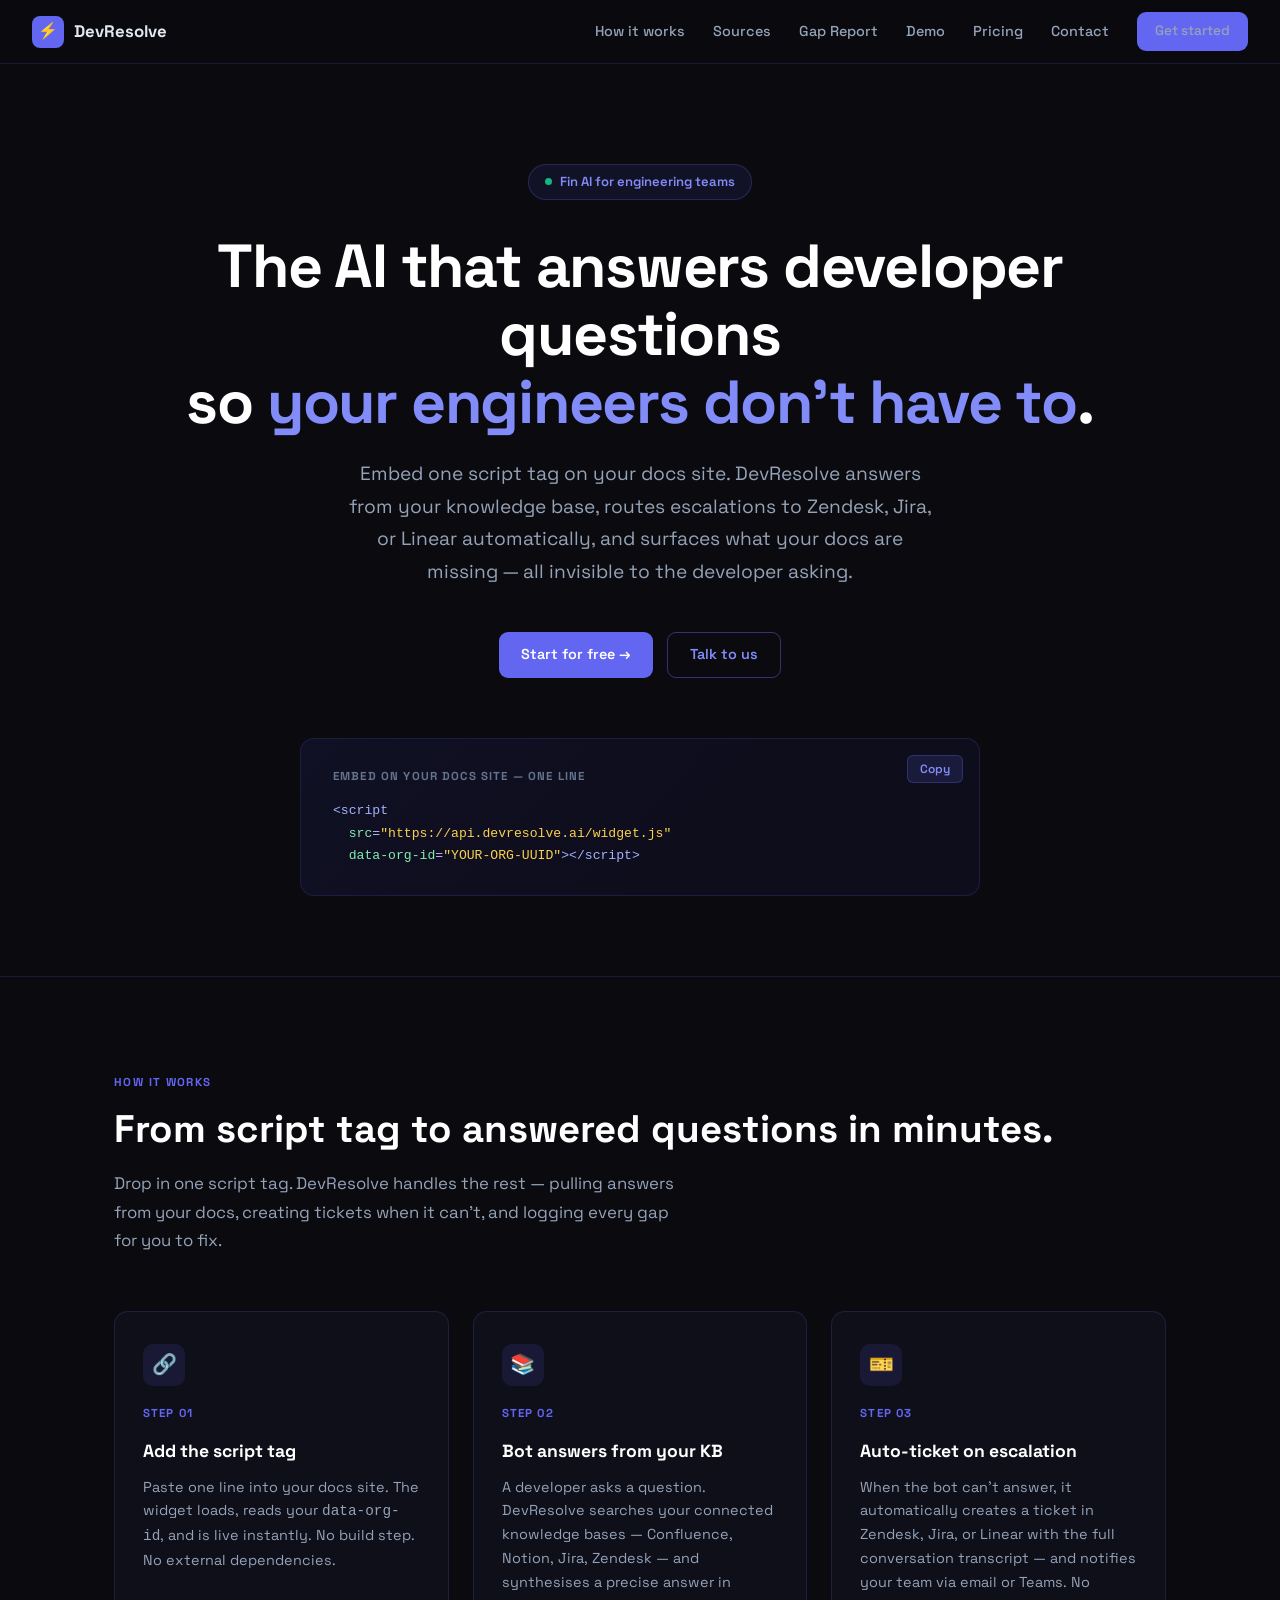
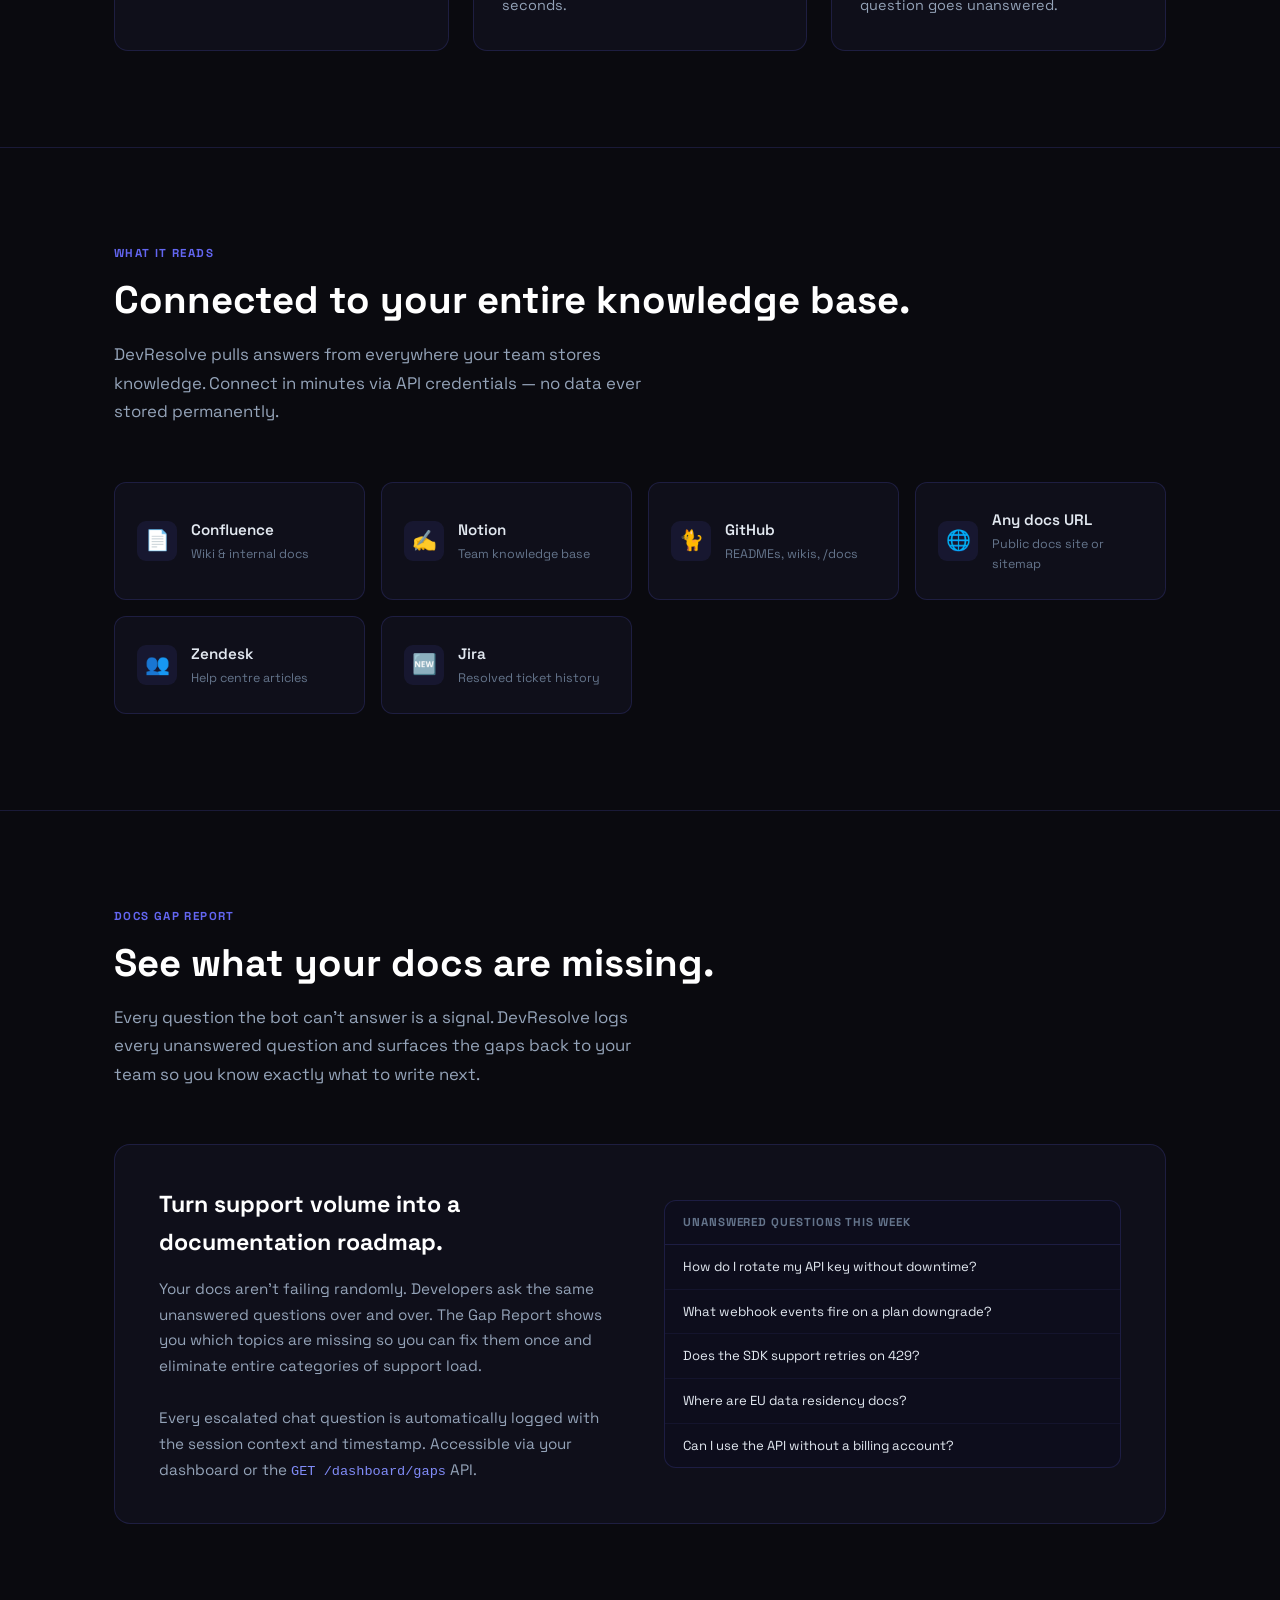
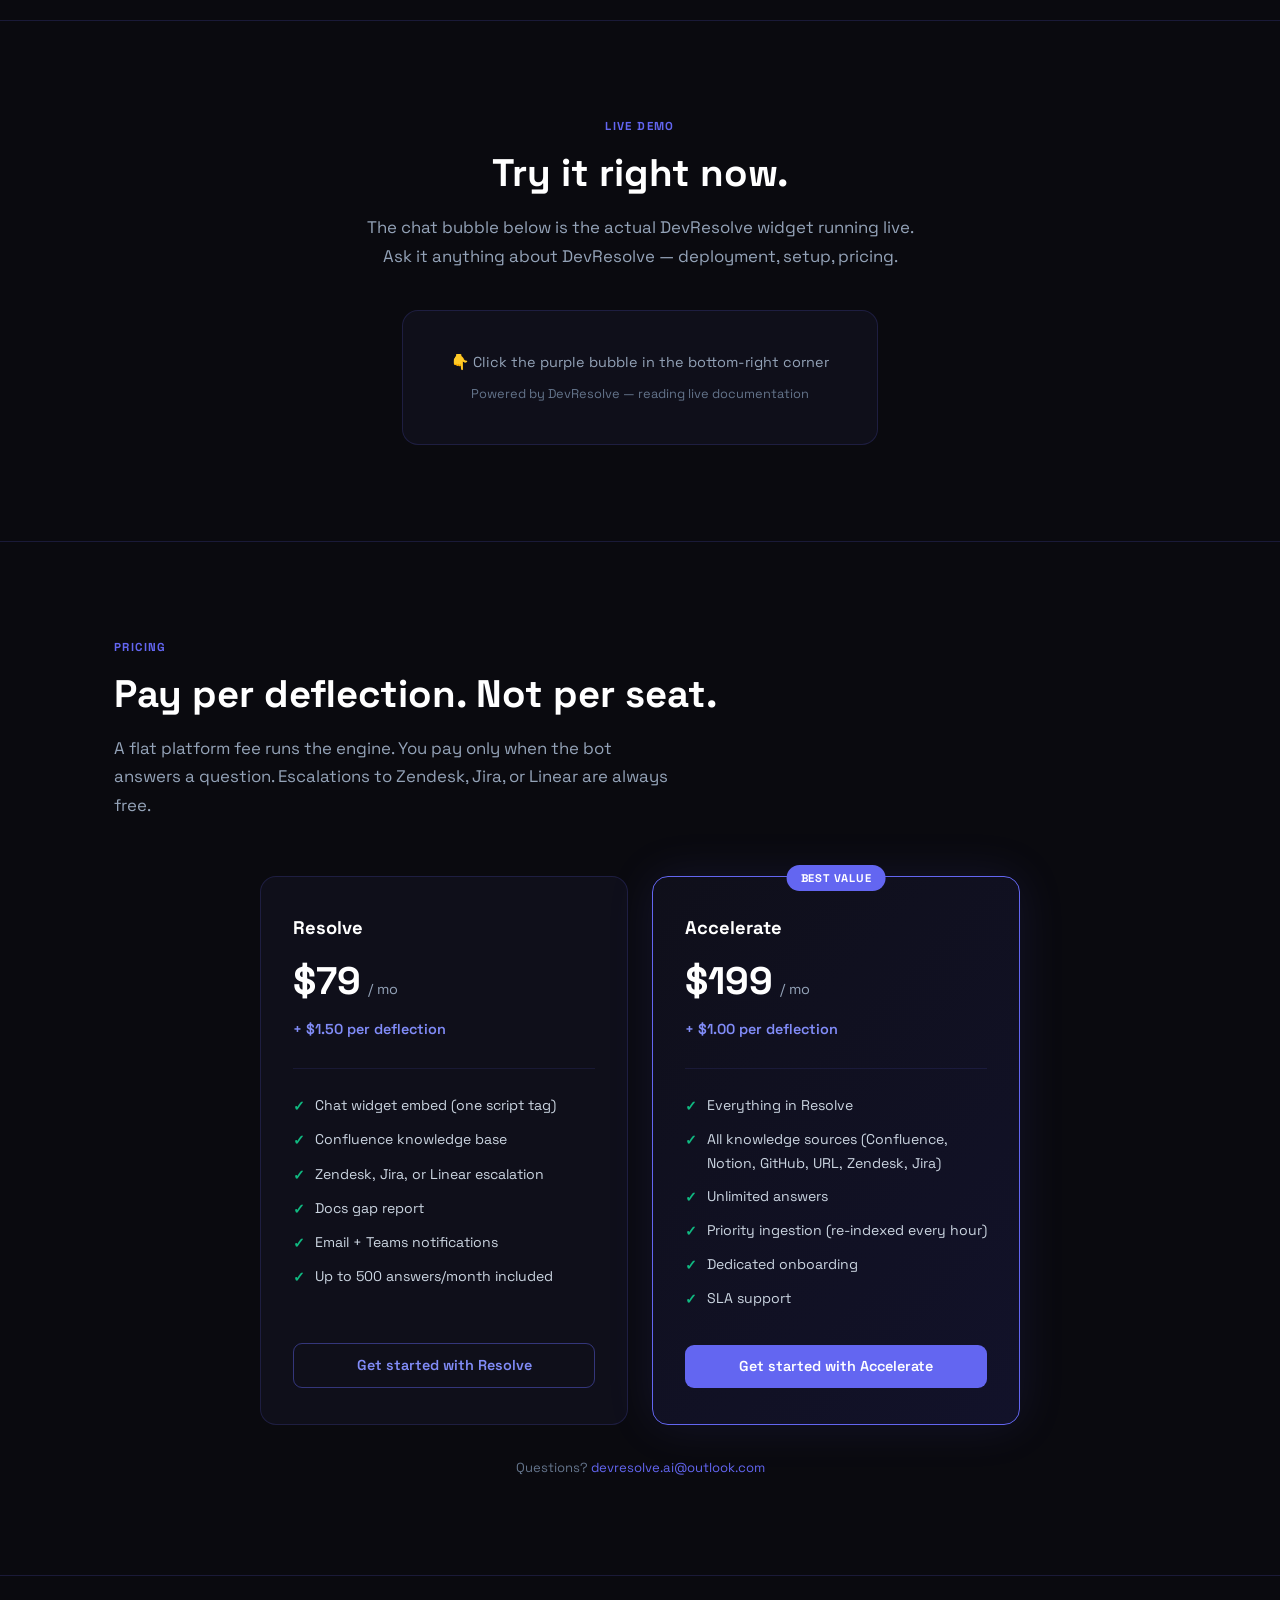
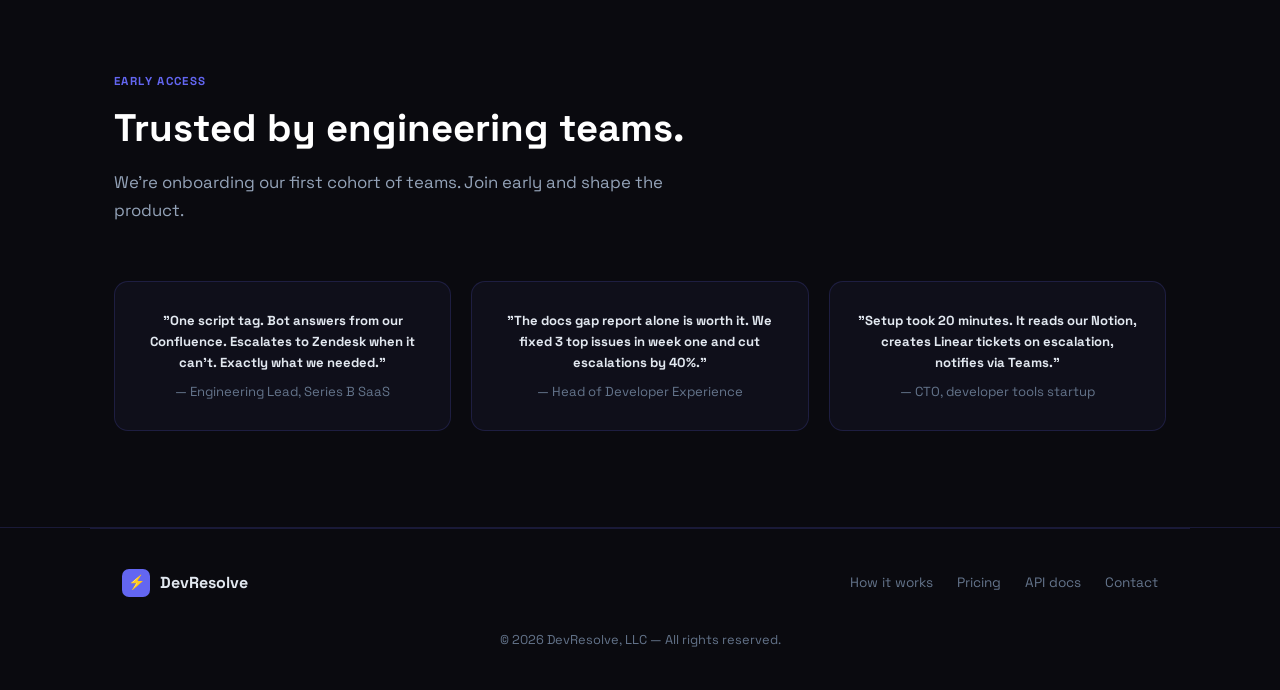
==== devresolve-landing/index.html @ 9fbd0c45 "feat: landing page — Fin AI positioning, remove confidence scores, add demo widget, Teams/Linear/ema" ====
<!DOCTYPE html>
<html lang="en">
  <head>
    <meta charset="utf-8">
    <meta name="viewport" content="width=device-width, initial-scale=1">
    <meta name="description" content="DevResolve answers developer questions from your own docs. Embedded on your docs site. Escalates when it can't.">
    <meta name="keywords" content="DevResolve, developer support, docs chat widget, knowledge base, Confluence, Notion, Jira, Zendesk, technical support">
    <meta name="author" content="DevResolve, LLC">
    <meta name="copyright" content="&copy; 2026 DevResolve, LLC All rights reserved.">
    <meta name="robots" content="index, follow">
    <!-- Open Graph -->
    <meta property="og:type" content="website">
    <meta property="og:site_name" content="DevResolve">
    <meta property="og:title" content="DevResolve — Answer developer questions from your own docs">
    <meta property="og:description" content="Embed a chat widget on your docs site. DevResolve answers from your knowledge base and auto-creates a support ticket when it can't.">
    <meta property="og:url" content="https://devresolve.ai">
    <!-- Twitter Card -->
    <meta name="twitter:card" content="summary_large_image">
    <meta name="twitter:site" content="@devresolveai">
    <meta name="twitter:title" content="DevResolve — Answer developer questions from your own docs">
    <meta name="twitter:description" content="Embed a chat widget on your docs site. DevResolve answers from your knowledge base and auto-creates a support ticket when it can't.">
    <title>DevResolve — Answer developer questions from your own docs</title>
    <link rel="preconnect" href="https://fonts.googleapis.com">
    <link rel="preconnect" href="https://fonts.gstatic.com" crossorigin>
    <link href="https://fonts.googleapis.com/css2?family=Space+Grotesk:wght@400;500;600;700&display=swap" rel="stylesheet">
    <style>
      *, *::before, *::after { box-sizing: border-box; margin: 0; padding: 0; }

      :root {
        --bg:      #0a0a0f;
        --bg-card: #0f0f1a;
        --bg-card2:#12122a;
        --border:  rgba(99,102,241,0.18);
        --indigo:  #6366f1;
        --indigo-l:#818cf8;
        --green:   #10b981;
        --text:    #e2e8f0;
        --muted:   #94a3b8;
        --subtle:  #64748b;
        --code-bg: #0d0d1c;
      }

      html { scroll-behavior: smooth; }

      body {
        font-family: 'Space Grotesk', sans-serif;
        background: var(--bg);
        color: var(--text);
        line-height: 1.65;
        -webkit-font-smoothing: antialiased;
      }

      a { color: var(--indigo); text-decoration: none; }
      a:hover { text-decoration: underline; }

      /* ── Nav ─────────────────────────────────────────────────────────── */
      nav {
        position: sticky; top: 0; z-index: 100;
        display: flex; align-items: center; justify-content: space-between;
        padding: 0 32px; height: 64px;
        background: rgba(10,10,15,0.88);
        border-bottom: 1px solid var(--border);
        backdrop-filter: blur(12px);
      }

      .nav-logo {
        display: flex; align-items: center; gap: 10px;
        font-weight: 700; font-size: 1.05rem; color: var(--text);
        text-decoration: none;
      }

      .nav-logo .logo-mark {
        width: 32px; height: 32px;
        background: var(--indigo); border-radius: 8px;
        display: flex; align-items: center; justify-content: center;
        font-size: 16px;
      }

      .nav-links { display: flex; align-items: center; gap: 28px; }

      .nav-links a {
        color: var(--muted); font-size: 0.9rem; font-weight: 500;
        transition: color 0.15s;
      }

      .nav-links a:hover { color: var(--text); text-decoration: none; }

      .btn {
        display: inline-flex; align-items: center; justify-content: center;
        padding: 10px 22px; border-radius: 9px;
        font-family: inherit; font-size: 0.9rem; font-weight: 600;
        cursor: pointer; border: none; transition: opacity 0.15s, transform 0.1s;
        text-decoration: none;
      }
      .btn:active { transform: scale(0.97); text-decoration: none; }
      .btn-primary { background: var(--indigo); color: #fff; }
      .btn-primary:hover { opacity: 0.88; text-decoration: none; }
      .btn-outline {
        background: transparent;
        border: 1.5px solid rgba(99,102,241,0.45);
        color: var(--indigo-l);
      }
      .btn-outline:hover { border-color: var(--indigo); background: rgba(99,102,241,0.07); text-decoration: none; }

      /* ── Sections ────────────────────────────────────────────────────── */
      section { padding: 96px 24px; max-width: 1100px; margin: 0 auto; }

      .section-label {
        font-size: 0.72rem; font-weight: 700; letter-spacing: 0.12em;
        text-transform: uppercase; color: var(--indigo);
        margin-bottom: 14px;
      }

      h2 {
        font-size: clamp(1.8rem, 4vw, 2.4rem);
        font-weight: 700; color: #fff;
        line-height: 1.22; margin-bottom: 16px;
      }

      .section-sub {
        color: var(--muted); font-size: 1.05rem;
        max-width: 560px; margin-bottom: 56px; line-height: 1.7;
      }

      /* ── Hero ────────────────────────────────────────────────────────── */
      .hero {
        text-align: center;
        padding: 100px 24px 80px;
        max-width: 1100px;
        margin: 0 auto;
      }

      .hero-badge {
        display: inline-flex; align-items: center; gap: 8px;
        background: rgba(99,102,241,0.1);
        border: 1px solid rgba(99,102,241,0.25);
        border-radius: 20px;
        padding: 6px 16px;
        font-size: 0.82rem; font-weight: 600; color: var(--indigo-l);
        margin-bottom: 32px;
      }

      .hero-badge .dot { width: 7px; height: 7px; background: var(--green); border-radius: 50%; }

      h1 {
        font-size: clamp(2.4rem, 6vw, 3.8rem);
        font-weight: 700; color: #fff;
        line-height: 1.12; margin-bottom: 22px;
        letter-spacing: -0.02em;
      }

      h1 .accent { color: var(--indigo-l); }

      .hero-sub {
        font-size: clamp(1rem, 2vw, 1.2rem);
        color: var(--muted); max-width: 600px;
        margin: 0 auto 44px; line-height: 1.7;
      }

      .hero-cta { display: flex; gap: 14px; justify-content: center; flex-wrap: wrap; margin-bottom: 60px; }

      /* ── Embed snippet ───────────────────────────────────────────────── */
      .embed-block {
        background: var(--code-bg);
        border: 1px solid var(--border);
        border-radius: 14px;
        padding: 28px 32px;
        max-width: 680px;
        margin: 0 auto;
        text-align: left;
        position: relative;
        overflow: hidden;
      }

      .embed-block::before {
        content: '';
        position: absolute; inset: 0;
        background: linear-gradient(135deg, rgba(99,102,241,0.04) 0%, transparent 60%);
        pointer-events: none;
      }

      .embed-block-label {
        font-size: 0.72rem; font-weight: 700; letter-spacing: 0.1em;
        text-transform: uppercase; color: var(--subtle);
        margin-bottom: 14px;
      }

      .embed-code {
        font-family: 'Menlo', 'Consolas', 'Courier New', monospace;
        font-size: 0.82rem; line-height: 1.7; color: #c4b5fd;
        white-space: pre-wrap; word-break: break-word;
      }

      .embed-code .attr { color: #86efac; }
      .embed-code .val  { color: #fcd34d; }
      .embed-code .tag  { color: #a5b4fc; }

      .copy-btn {
        position: absolute; top: 16px; right: 16px;
        background: rgba(99,102,241,0.15); border: 1px solid rgba(99,102,241,0.3);
        border-radius: 6px; padding: 5px 12px;
        color: var(--indigo-l); font-size: 0.75rem; font-weight: 600;
        cursor: pointer; font-family: inherit;
        transition: background 0.15s;
      }
      .copy-btn:hover { background: rgba(99,102,241,0.28); }

      /* ── How it works ────────────────────────────────────────────────── */
      .steps {
        display: grid;
        grid-template-columns: repeat(auto-fit, minmax(280px, 1fr));
        gap: 24px;
      }

      .step-card {
        background: var(--bg-card);
        border: 1px solid var(--border);
        border-radius: 14px;
        padding: 32px 28px;
        position: relative;
        overflow: hidden;
        transition: border-color 0.2s;
      }

      .step-card:hover { border-color: rgba(99,102,241,0.38); }

      .step-num {
        font-size: 0.72rem; font-weight: 700; letter-spacing: 0.1em;
        text-transform: uppercase; color: var(--indigo);
        margin-bottom: 14px;
      }

      .step-card h3 { font-size: 1.1rem; font-weight: 700; color: #fff; margin-bottom: 10px; }

      .step-card p { color: var(--muted); font-size: 0.9rem; line-height: 1.65; }

      .step-icon {
        width: 42px; height: 42px;
        background: rgba(99,102,241,0.12);
        border-radius: 10px;
        display: flex; align-items: center; justify-content: center;
        font-size: 20px; margin-bottom: 18px;
      }

      /* ── Sources ─────────────────────────────────────────────────────── */
      .sources-grid {
        display: grid;
        grid-template-columns: repeat(auto-fit, minmax(200px, 1fr));
        gap: 16px;
      }

      .source-card {
        background: var(--bg-card);
        border: 1px solid var(--border);
        border-radius: 12px;
        padding: 24px 22px;
        display: flex; align-items: center; gap: 14px;
        transition: border-color 0.2s, background 0.2s;
      }

      .source-card:hover {
        border-color: rgba(99,102,241,0.38);
        background: var(--bg-card2);
      }

      .source-icon {
        width: 40px; height: 40px; border-radius: 9px;
        display: flex; align-items: center; justify-content: center;
        font-size: 20px; flex-shrink: 0;
        background: rgba(99,102,241,0.1);
      }

      .source-name { font-weight: 600; color: var(--text); font-size: 0.95rem; }
      .source-type { color: var(--subtle); font-size: 0.78rem; margin-top: 2px; }

      /* ── Docs Gap Report ─────────────────────────────────────────────── */
      .gap-showcase {
        background: var(--bg-card);
        border: 1px solid var(--border);
        border-radius: 16px;
        padding: 40px 44px;
        display: grid;
        grid-template-columns: 1fr 1fr;
        gap: 48px;
        align-items: center;
      }

      @media (max-width: 720px) {
        .gap-showcase { grid-template-columns: 1fr; padding: 32px 24px; gap: 32px; }
      }

      .gap-showcase h3 {
        font-size: 1.45rem; font-weight: 700; color: #fff;
        margin-bottom: 14px;
      }

      .gap-showcase p { color: var(--muted); font-size: 0.95rem; line-height: 1.7; }

      .gap-list {
        background: var(--code-bg);
        border: 1px solid var(--border);
        border-radius: 12px;
        overflow: hidden;
      }

      .gap-list-header {
        padding: 12px 18px;
        border-bottom: 1px solid var(--border);
        font-size: 0.72rem; font-weight: 700; letter-spacing: 0.08em;
        text-transform: uppercase; color: var(--subtle);
        display: flex; justify-content: space-between;
      }

      .gap-item {
        padding: 12px 18px;
        border-bottom: 1px solid rgba(99,102,241,0.08);
        display: flex; justify-content: space-between; align-items: flex-start;
        gap: 12px;
      }

      .gap-item:last-child { border-bottom: none; }

      .gap-question { font-size: 0.82rem; color: var(--text); line-height: 1.5; flex: 1; }

      .gap-score {
        font-size: 0.72rem; font-weight: 700;
        color: #f87171; background: rgba(248,113,113,0.1);
        border-radius: 5px; padding: 2px 8px; white-space: nowrap;
      }

      /* ── Pricing ─────────────────────────────────────────────────────── */
      .pricing-grid {
        display: grid;
        grid-template-columns: repeat(auto-fit, minmax(300px, 1fr));
        gap: 24px;
        max-width: 760px;
        margin: 0 auto;
      }

      .price-card {
        background: var(--bg-card);
        border: 1px solid var(--border);
        border-radius: 16px;
        padding: 36px 32px;
        display: flex; flex-direction: column;
        position: relative;
        transition: border-color 0.2s;
      }

      .price-card:hover { border-color: rgba(99,102,241,0.38); }

      .price-card.featured {
        border-color: var(--indigo);
        background: linear-gradient(135deg, var(--bg-card) 0%, var(--bg-card2) 100%);
        box-shadow: 0 0 48px rgba(99,102,241,0.12);
      }

      .price-badge {
        position: absolute; top: -12px; left: 50%; transform: translateX(-50%);
        background: var(--indigo); color: #fff;
        font-size: 0.7rem; font-weight: 700; letter-spacing: 0.07em;
        padding: 4px 14px; border-radius: 20px; text-transform: uppercase;
        white-space: nowrap;
      }

      .price-plan { font-size: 1.15rem; font-weight: 700; color: #fff; margin-bottom: 6px; }

      .price-main-val { font-size: 2.4rem; font-weight: 700; color: #fff; }

      .price-period { font-size: 0.9rem; color: var(--muted); }

      .price-metered { font-size: 0.9rem; color: var(--indigo-l); font-weight: 600; margin: 6px 0 26px; }

      .price-divider { border: none; border-top: 1px solid rgba(99,102,241,0.12); margin: 0 0 20px; }

      .price-features { list-style: none; flex: 1; margin-bottom: 28px; }

      .price-features li {
        color: #cbd5e1; font-size: 0.88rem;
        padding: 5px 0;
        display: flex; align-items: flex-start; gap: 10px;
      }

      .price-features li::before {
        content: '✓'; color: var(--green);
        font-weight: 700; flex-shrink: 0; margin-top: 1px;
      }

      /* ── Social proof ────────────────────────────────────────────────── */
      .social-grid {
        display: grid;
        grid-template-columns: repeat(auto-fit, minmax(280px, 1fr));
        gap: 20px;
      }

      .social-card {
        background: var(--bg-card);
        border: 1px solid var(--border);
        border-radius: 14px;
        padding: 28px;
        min-height: 140px;
        display: flex; align-items: center; justify-content: center;
        position: relative;
        overflow: hidden;
      }

      .social-placeholder {
        color: var(--subtle); font-size: 0.82rem;
        text-align: center; line-height: 1.6;
      }

      /* ── Footer ──────────────────────────────────────────────────────── */
      footer {
        border-top: 1px solid var(--border);
        padding: 40px 32px;
        display: flex; align-items: center; justify-content: space-between;
        flex-wrap: wrap; gap: 16px;
        max-width: 1100px; margin: 0 auto;
      }

      .footer-brand {
        display: flex; align-items: center; gap: 10px;
        font-weight: 700; color: var(--text);
      }

      .footer-brand .logo-mark {
        width: 28px; height: 28px; background: var(--indigo);
        border-radius: 7px; display: flex; align-items: center;
        justify-content: center; font-size: 14px;
      }

      .footer-links { display: flex; gap: 24px; flex-wrap: wrap; }

      .footer-links a { color: var(--subtle); font-size: 0.85rem; transition: color 0.15s; }

      .footer-links a:hover { color: var(--text); text-decoration: none; }

      .footer-copy { color: var(--subtle); font-size: 0.8rem; width: 100%; text-align: center; padding-top: 16px; }

      /* ── Divider ─────────────────────────────────────────────────────── */
      .full-divider { border: none; border-top: 1px solid var(--border); }
    </style>
  </head>

  <body>

    <!-- ── Nav ───────────────────────────────────────────────────────────── -->
    <nav>
      <a class="nav-logo" href="/">
        <span class="logo-mark">&#9889;</span>
        DevResolve
      </a>
      <div class="nav-links">
        <a href="#how-it-works">How it works</a>
        <a href="#sources">Sources</a>
        <a href="#gaps">Gap Report</a>
        <a href="#demo">Demo</a><a href="#pricing">Pricing</a>
        <a href="mailto:devresolve.ai@outlook.com">Contact</a>
        <a class="btn btn-primary" href="https://api.devresolve.ai/onboard/plan" style="padding:8px 18px;font-size:0.85rem;">Get started</a>
      </div>
    </nav>

    <!-- ── Hero ──────────────────────────────────────────────────────────── -->
    <div class="hero">
      <div class="hero-badge">
        <span class="dot"></span>
        Fin AI for engineering teams
      </div>

      <h1>
        The AI that answers developer questions<br>so <span class="accent">your engineers don't have to</span>.
      </h1>

      <p class="hero-sub">
        Embed one script tag on your docs site. DevResolve answers from your knowledge base,
        routes escalations to Zendesk, Jira, or Linear automatically, and surfaces what your
        docs are missing — all invisible to the developer asking.
      </p>

      <div class="hero-cta">
        <a class="btn btn-primary" href="https://api.devresolve.ai/onboard/plan">Start for free &rarr;</a>
        <a class="btn btn-outline" href="mailto:devresolve.ai@outlook.com">Talk to us</a>
      </div>

      <!-- Embed snippet -->
      <div class="embed-block">
        <div class="embed-block-label">Embed on your docs site — one line</div>
        <button class="copy-btn" onclick="copyEmbed(this)">Copy</button>
        <div class="embed-code"><span class="tag">&lt;script</span>
  <span class="attr">src</span>=<span class="val">"https://api.devresolve.ai/widget.js"</span>
  <span class="attr">data-org-id</span>=<span class="val">"YOUR-ORG-UUID"</span><span class="tag">&gt;&lt;/script&gt;</span></div>
      </div>
    </div>

    <hr class="full-divider">

    <!-- ── How it works ──────────────────────────────────────────────────── -->
    <section id="how-it-works">
      <div class="section-label">How it works</div>
      <h2>From script tag to answered questions in minutes.</h2>
      <p class="section-sub">
        Drop in one script tag. DevResolve handles the rest — pulling answers from your docs,
        creating tickets when it can't, and logging every gap for you to fix.
      </p>

      <div class="steps">
        <div class="step-card">
          <div class="step-icon">&#128279;</div>
          <div class="step-num">Step 01</div>
          <h3>Add the script tag</h3>
          <p>
            Paste one line into your docs site. The widget loads, reads your
            <code>data-org-id</code>, and is live instantly. No build step. No
            external dependencies.
          </p>
        </div>

        <div class="step-card">
          <div class="step-icon">&#128218;</div>
          <div class="step-num">Step 02</div>
          <h3>Bot answers from your KB</h3>
          <p>
            A developer asks a question. DevResolve searches your connected knowledge
            bases — Confluence, Notion, Jira, Zendesk — and synthesises a precise answer
            in seconds.
          </p>
        </div>

        <div class="step-card">
          <div class="step-icon">&#127915;</div>
          <div class="step-num">Step 03</div>
          <h3>Auto-ticket on escalation</h3>
          <p>
            When the bot can't answer, it automatically creates a ticket in Zendesk,
            Jira, or Linear with the full conversation transcript — and notifies your
            team via email or Teams. No question goes unanswered.
          </p>
        </div>
      </div>
    </section>

    <hr class="full-divider">

    <!-- ── Sources ────────────────────────────────────────────────────────── -->
    <section id="sources">
      <div class="section-label">What it reads</div>
      <h2>Connected to your entire knowledge base.</h2>
      <p class="section-sub">
        DevResolve pulls answers from everywhere your team stores knowledge.
        Connect in minutes via API credentials — no data ever stored permanently.
      </p>

      <div class="sources-grid">
        <div class="source-card">
          <div class="source-icon">&#128196;</div>
          <div>
            <div class="source-name">Confluence</div>
            <div class="source-type">Wiki &amp; internal docs</div>
          </div>
        </div>

        <div class="source-card">
          <div class="source-icon">&#9997;</div>
          <div>
            <div class="source-name">Notion</div>
            <div class="source-type">Team knowledge base</div>
          </div>
        </div>

        <div class="source-card">
          <div class="source-icon">&#128008;</div>
          <div>
            <div class="source-name">GitHub</div>
            <div class="source-type">READMEs, wikis, /docs</div>
          </div>
        </div>

        <div class="source-card">
          <div class="source-icon">&#127760;</div>
          <div>
            <div class="source-name">Any docs URL</div>
            <div class="source-type">Public docs site or sitemap</div>
          </div>
        </div>

        <div class="source-card">
          <div class="source-icon">&#128101;</div>
          <div>
            <div class="source-name">Zendesk</div>
            <div class="source-type">Help centre articles</div>
          </div>
        </div>

        <div class="source-card">
          <div class="source-icon">&#127381;</div>
          <div>
            <div class="source-name">Jira</div>
            <div class="source-type">Resolved ticket history</div>
          </div>
        </div>
      </div>
    </section>

    <hr class="full-divider">

    <!-- ── Docs Gap Report ────────────────────────────────────────────────── -->
    <section id="gaps">
      <div class="section-label">Docs Gap Report</div>
      <h2>See what your docs are missing.</h2>
      <p class="section-sub">
        Every question the bot can't answer is a signal. DevResolve logs every
        unanswered question and surfaces the gaps back to your team so you know
        exactly what to write next.
      </p>

      <div class="gap-showcase">
        <div>
          <h3>Turn support volume into a documentation roadmap.</h3>
          <p>
            Your docs aren't failing randomly. Developers ask the same unanswered
            questions over and over. The Gap Report shows you which topics are missing
            so you can fix them once and eliminate entire categories of support load.
          </p>
          <br>
          <p>
            Every escalated chat question is automatically logged with the session context
            and timestamp. Accessible via your dashboard or the <code style="color:var(--indigo-l);font-size:0.85rem;">GET&nbsp;/dashboard/gaps</code> API.
          </p>
        </div>

        <div class="gap-list">
          <div class="gap-list-header" style="grid-template-columns:1fr;">
            <span>Unanswered questions this week</span>
          </div>
          <div class="gap-item" style="grid-template-columns:1fr;">
            <span class="gap-question">How do I rotate my API key without downtime?</span>
          </div>
          <div class="gap-item" style="grid-template-columns:1fr;">
            <span class="gap-question">What webhook events fire on a plan downgrade?</span>
          </div>
          <div class="gap-item" style="grid-template-columns:1fr;">
            <span class="gap-question">Does the SDK support retries on 429?</span>
          </div>
          <div class="gap-item" style="grid-template-columns:1fr;">
            <span class="gap-question">Where are EU data residency docs?</span>
          </div>
          <div class="gap-item" style="grid-template-columns:1fr;">
            <span class="gap-question">Can I use the API without a billing account?</span>
          </div>
        </div>
      </div>
    </section>

    <hr class="full-divider">

    <!-- ── Demo ──────────────────────────────────────────────────────────── -->
    <section id="demo" style="text-align:center;">
      <div class="section-label">Live demo</div>
      <h2>Try it right now.</h2>
      <p class="section-sub" style="margin:0 auto 40px;">
        The chat bubble below is the actual DevResolve widget running live.
        Ask it anything about DevResolve — deployment, setup, pricing.
      </p>
      <div style="display:inline-block;background:var(--bg-card);border:1px solid var(--border);border-radius:16px;padding:40px 48px;text-align:center;">
        <p style="color:var(--muted);font-size:0.9rem;margin-bottom:8px;">👇 Click the purple bubble in the bottom-right corner</p>
        <p style="color:var(--subtle);font-size:0.8rem;">Powered by DevResolve — reading live documentation</p>
      </div>
    </section>

    <hr class="full-divider">

    <!-- ── Pricing ────────────────────────────────────────────────────────── -->
    <section id="pricing">
      <div class="section-label">Pricing</div>
      <h2>Pay per deflection. Not per seat.</h2>
      <p class="section-sub">
        A flat platform fee runs the engine. You pay only when the bot answers a question.
        Escalations to Zendesk, Jira, or Linear are always free.
      </p>

      <div class="pricing-grid">
        <!-- Resolve -->
        <div class="price-card">
          <div class="price-plan">Resolve</div>
          <div>
            <span class="price-main-val">$79</span>
            <span class="price-period">&thinsp;/ mo</span>
          </div>
          <div class="price-metered">+ $1.50 per deflection</div>
          <hr class="price-divider">
          <ul class="price-features">
            <li>Chat widget embed (one script tag)</li>
            <li>Confluence knowledge base</li>
            <li>Zendesk, Jira, or Linear escalation</li>
            <li>Docs gap report</li>
            <li>Email + Teams notifications</li>
            <li>Up to 500 answers/month included</li>
          </ul>
          <a class="btn btn-outline" href="https://api.devresolve.ai/onboard/plan" style="text-align:center;">
            Get started with Resolve
          </a>
        </div>

        <!-- Accelerate -->
        <div class="price-card featured">
          <span class="price-badge">Best value</span>
          <div class="price-plan">Accelerate</div>
          <div>
            <span class="price-main-val">$199</span>
            <span class="price-period">&thinsp;/ mo</span>
          </div>
          <div class="price-metered">+ $1.00 per deflection</div>
          <hr class="price-divider">
          <ul class="price-features">
            <li>Everything in Resolve</li>
            <li>All knowledge sources (Confluence, Notion, GitHub, URL, Zendesk, Jira)</li>
            <li>Unlimited answers</li>
            <li>Priority ingestion (re-indexed every hour)</li>
            <li>Dedicated onboarding</li>
            <li>SLA support</li>
          </ul>
          <a class="btn btn-primary" href="https://api.devresolve.ai/onboard/plan" style="text-align:center;">
            Get started with Accelerate
          </a>
        </div>
      </div>

      <p style="text-align:center;color:var(--subtle);font-size:0.82rem;margin-top:32px;">
        Questions? <a href="mailto:devresolve.ai@outlook.com">devresolve.ai@outlook.com</a>
      </p>
    </section>

    <hr class="full-divider">

    <!-- ── Social proof ───────────────────────────────────────────────────── -->
    <section id="social">
      <div class="section-label">Early access</div>
      <h2>Trusted by engineering teams.</h2>
      <p class="section-sub">
        We're onboarding our first cohort of teams. Join early and shape the product.
      </p>

      <div class="social-grid">
        <div class="social-card">
          <div class="social-placeholder">
            <strong style="color:var(--text);display:block;margin-bottom:8px;">"One script tag. Bot answers from our Confluence. Escalates to Zendesk when it can't. Exactly what we needed."</strong>
            <span>— Engineering Lead, Series B SaaS</span>
          </div>
        </div>
        <div class="social-card">
          <div class="social-placeholder">
            <strong style="color:var(--text);display:block;margin-bottom:8px;">"The docs gap report alone is worth it. We fixed 3 top issues in week one and cut escalations by 40%."</strong>
            <span>— Head of Developer Experience</span>
          </div>
        </div>
        <div class="social-card">
          <div class="social-placeholder">
            <strong style="color:var(--text);display:block;margin-bottom:8px;">"Setup took 20 minutes. It reads our Notion, creates Linear tickets on escalation, notifies via Teams."</strong>
            <span>— CTO, developer tools startup</span>
          </div>
        </div>
      </div>
    </section>

    <hr class="full-divider">

    <!-- ── Footer ────────────────────────────────────────────────────────── -->
    <footer>
      <div class="footer-brand">
        <span class="logo-mark">&#9889;</span>
        DevResolve
      </div>

      <div class="footer-links">
        <a href="#how-it-works">How it works</a>
        <a href="#pricing">Pricing</a>
        <a href="https://api.devresolve.ai/docs">API docs</a>
        <a href="mailto:devresolve.ai@outlook.com">Contact</a>
      </div>

      <div class="footer-copy">&copy; 2026 DevResolve, LLC &mdash; All rights reserved.</div>
    </footer>

    <script>
      function copyEmbed(btn) {
        var code = '<script src="https://api.devresolve.ai/widget.js" data-org-id="YOUR-ORG-UUID"><\/script>';
        navigator.clipboard.writeText(code).then(function () {
          var orig = btn.textContent;
          btn.textContent = 'Copied!';
          setTimeout(function () { btn.textContent = orig; }, 2000);
        }).catch(function () {
          btn.textContent = 'Copy failed';
          setTimeout(function () { btn.textContent = 'Copy'; }, 2000);
        });
      }
    </script>
    <!-- DevResolve live demo widget -->
    <script src="https://api.devresolve.ai/widget.js"
            data-org-id="00000000-0000-0000-0000-000000000001"></script>
  </body>
</html>
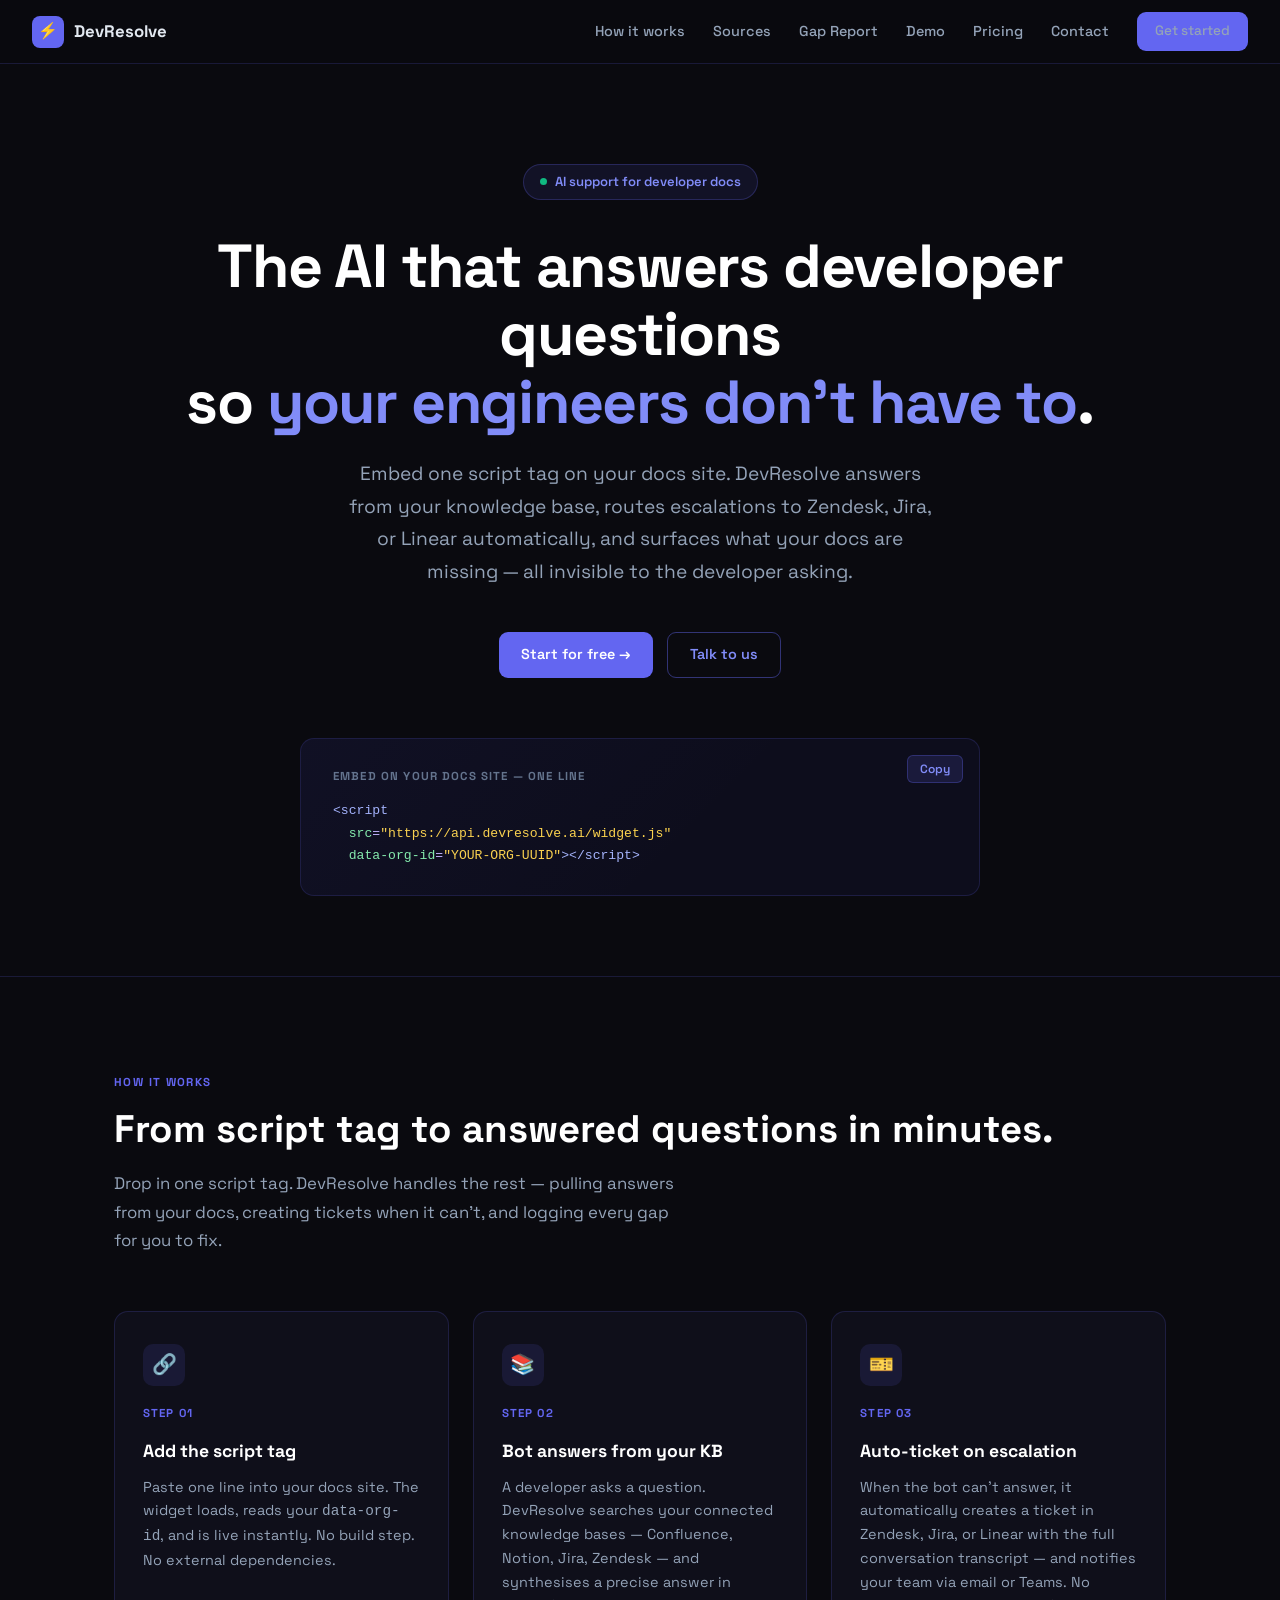
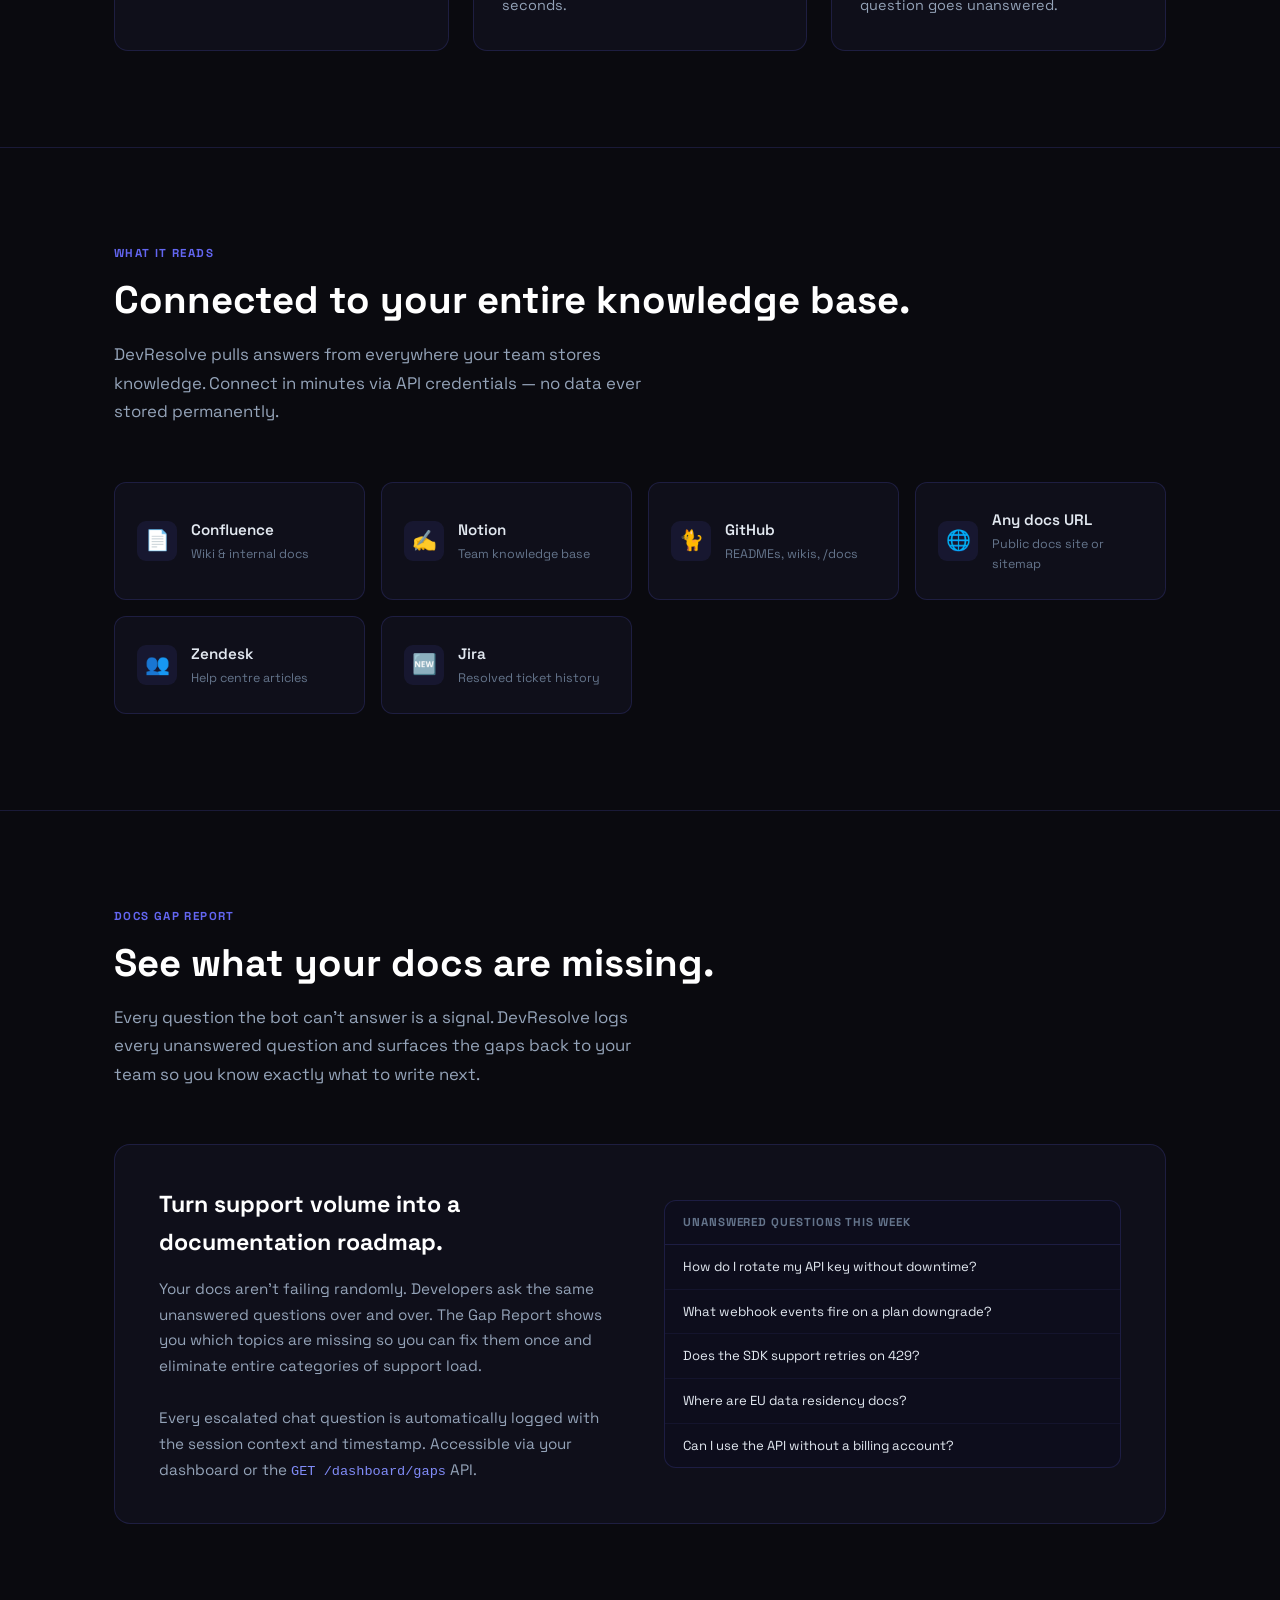
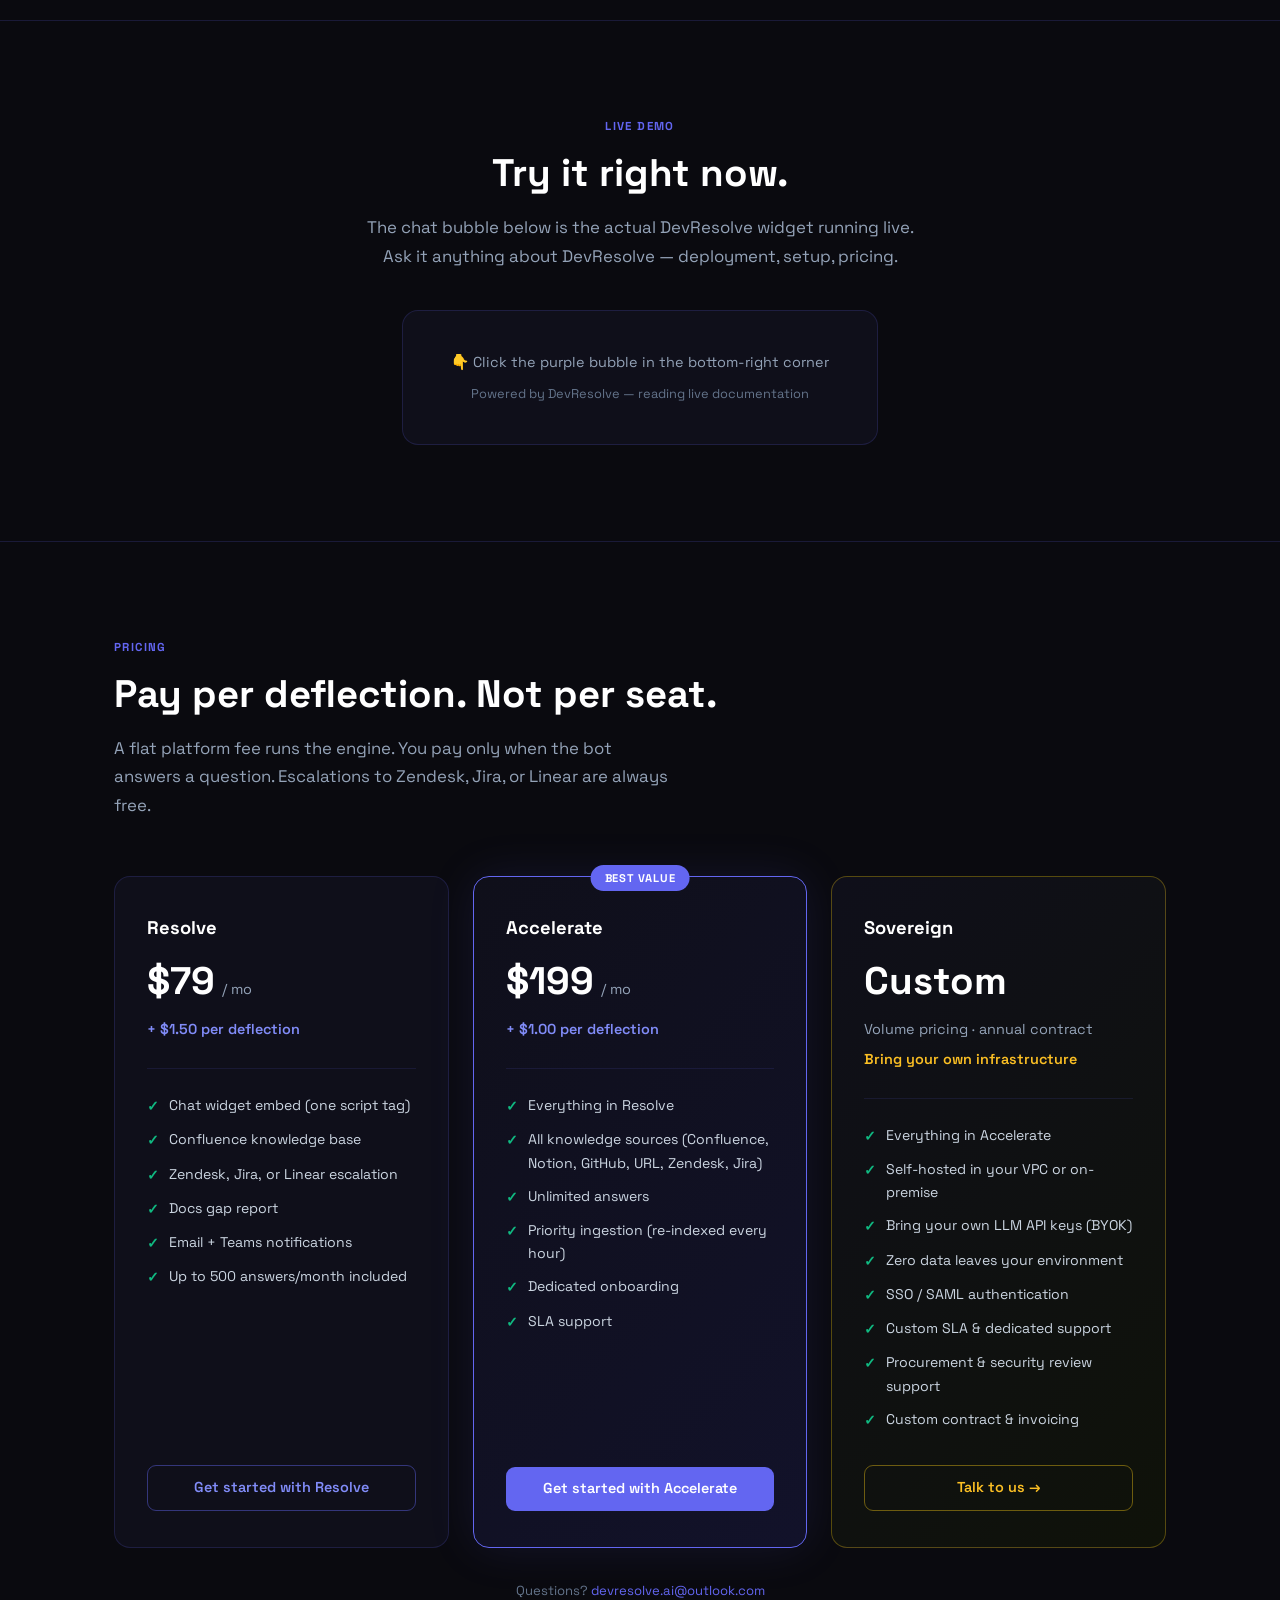
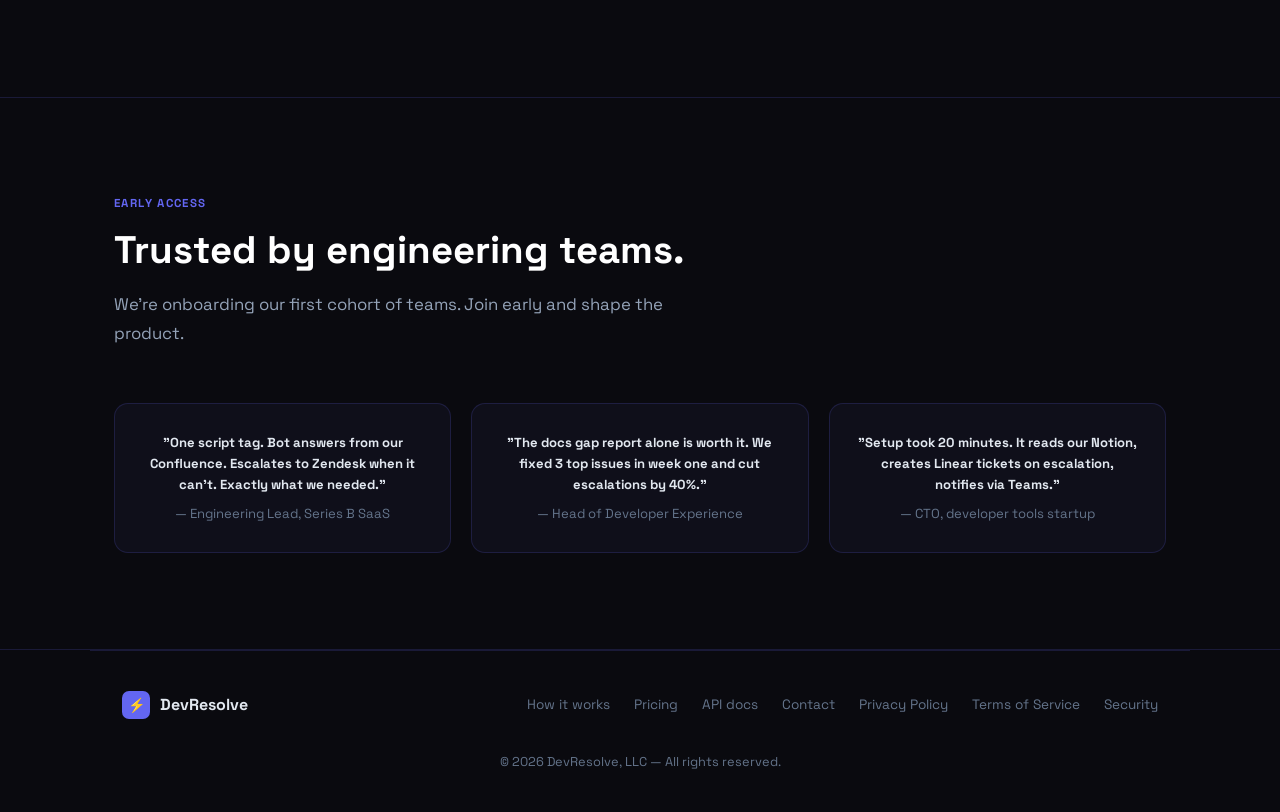
==== commit 650240c0: "feat: Sovereign plan, privacy/terms/security pages, remove Fin trademark reference, footer legal lin" ====
--- a/devresolve-landing/index.html
+++ b/devresolve-landing/index.html
@@ -331,9 +331,9 @@
       /* ── Pricing ─────────────────────────────────────────────────────── */
       .pricing-grid {
         display: grid;
-        grid-template-columns: repeat(auto-fit, minmax(300px, 1fr));
+        grid-template-columns: repeat(auto-fit, minmax(280px, 1fr));
         gap: 24px;
-        max-width: 760px;
+        max-width: 1100px;
         margin: 0 auto;
       }
 
@@ -464,7 +464,7 @@
     <div class="hero">
       <div class="hero-badge">
         <span class="dot"></span>
-        Fin AI for engineering teams
+        AI support for developer docs
       </div>
 
       <h1>
@@ -723,6 +723,28 @@
             Get started with Accelerate
           </a>
         </div>
+
+        <!-- Sovereign -->
+        <div class="price-card" style="border-color:rgba(250,204,21,0.3);background:linear-gradient(135deg,var(--bg-card) 0%,#0f1209 100%);">
+          <p class="price-plan">Sovereign</p>
+          <div style="margin-bottom:6px;">
+            <span class="price-main-val">Custom</span>
+          </div>
+          <p class="price-period">Volume pricing &middot; annual contract</p>
+          <p class="price-metered" style="color:#fbbf24;">Bring your own infrastructure</p>
+          <hr class="price-divider"/>
+          <ul class="price-features">
+            <li>Everything in Accelerate</li>
+            <li>Self-hosted in your VPC or on-premise</li>
+            <li>Bring your own LLM API keys (BYOK)</li>
+            <li>Zero data leaves your environment</li>
+            <li>SSO / SAML authentication</li>
+            <li>Custom SLA &amp; dedicated support</li>
+            <li>Procurement &amp; security review support</li>
+            <li>Custom contract &amp; invoicing</li>
+          </ul>
+          <a href="mailto:devresolve.ai@outlook.com?subject=Sovereign%20Plan%20Enquiry" class="btn btn-outline" style="width:100%;justify-content:center;border-color:rgba(250,204,21,0.4);color:#fbbf24;">Talk to us &rarr;</a>
+        </div>
       </div>
 
       <p style="text-align:center;color:var(--subtle);font-size:0.82rem;margin-top:32px;">
@@ -776,6 +798,9 @@
         <a href="#pricing">Pricing</a>
         <a href="https://api.devresolve.ai/docs">API docs</a>
         <a href="mailto:devresolve.ai@outlook.com">Contact</a>
+        <a href="/privacy">Privacy Policy</a>
+        <a href="/terms">Terms of Service</a>
+        <a href="/security">Security</a>
       </div>
 
       <div class="footer-copy">&copy; 2026 DevResolve, LLC &mdash; All rights reserved.</div>
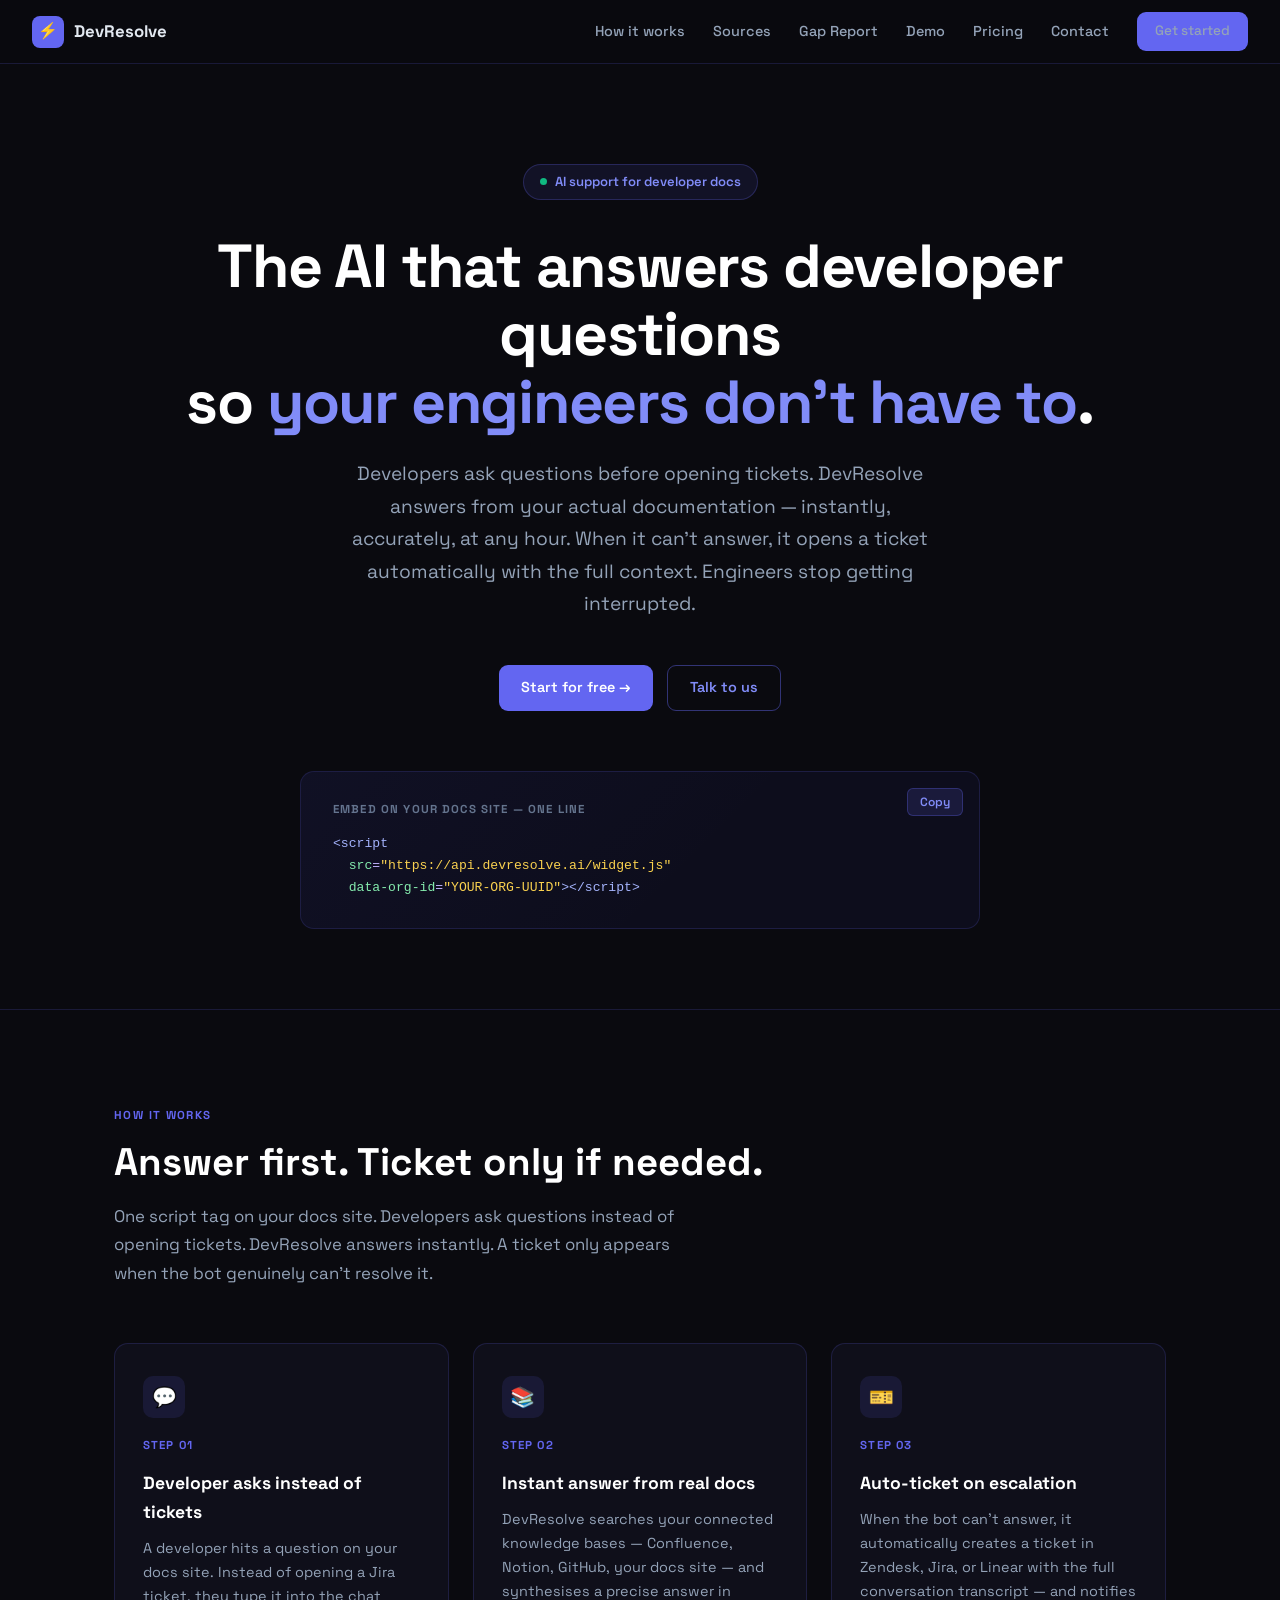
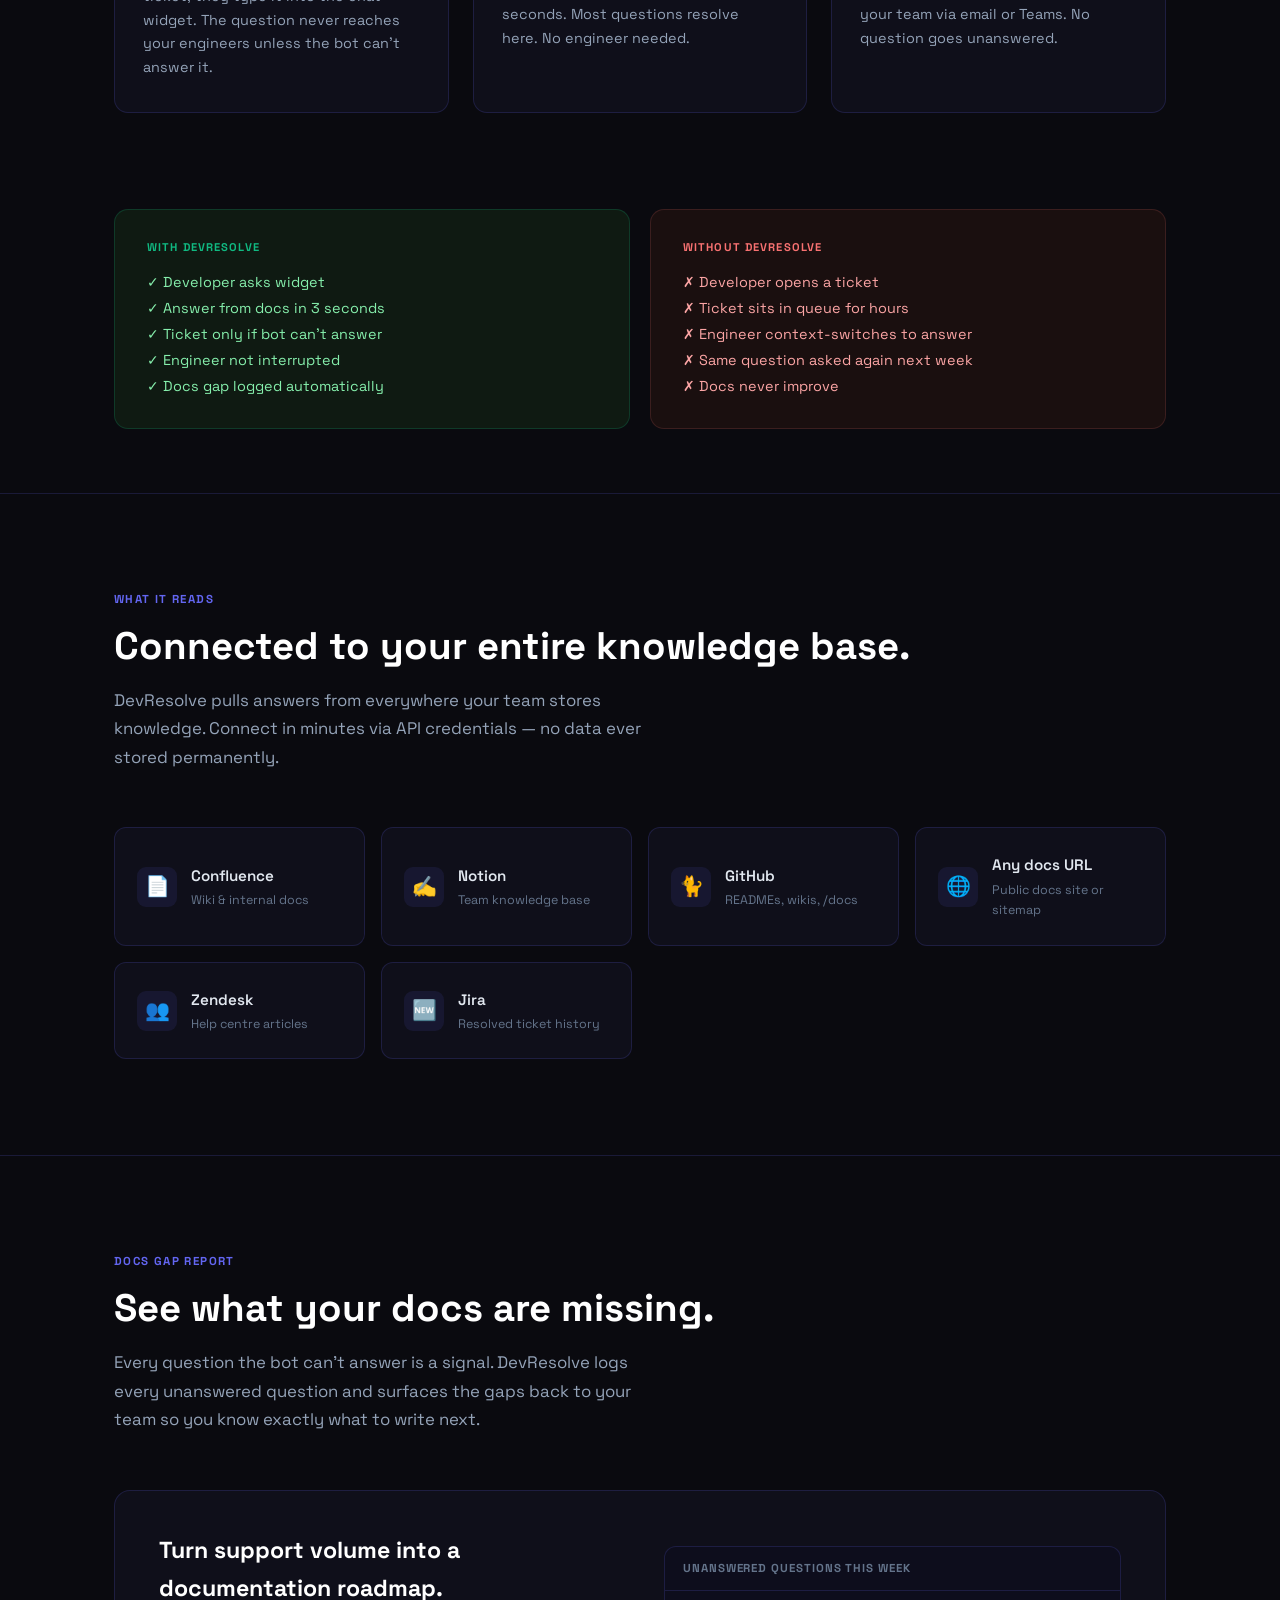
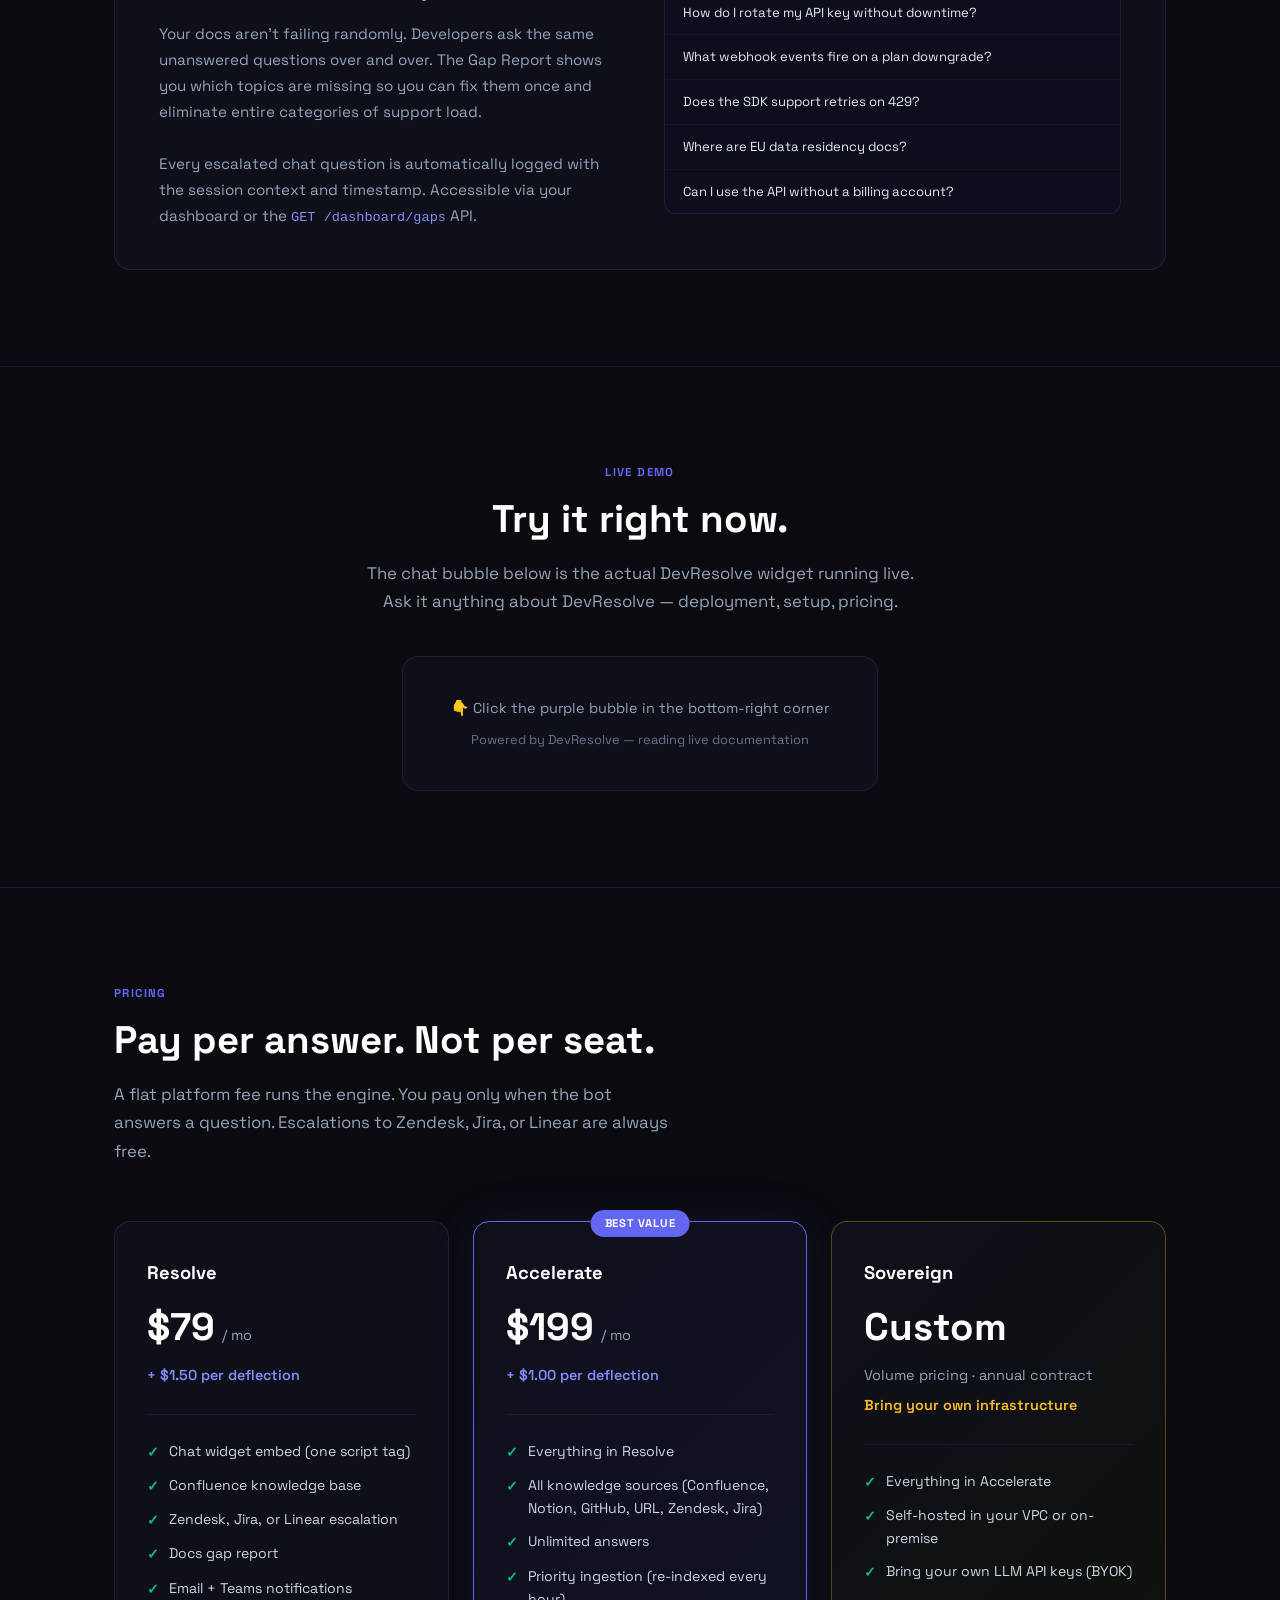
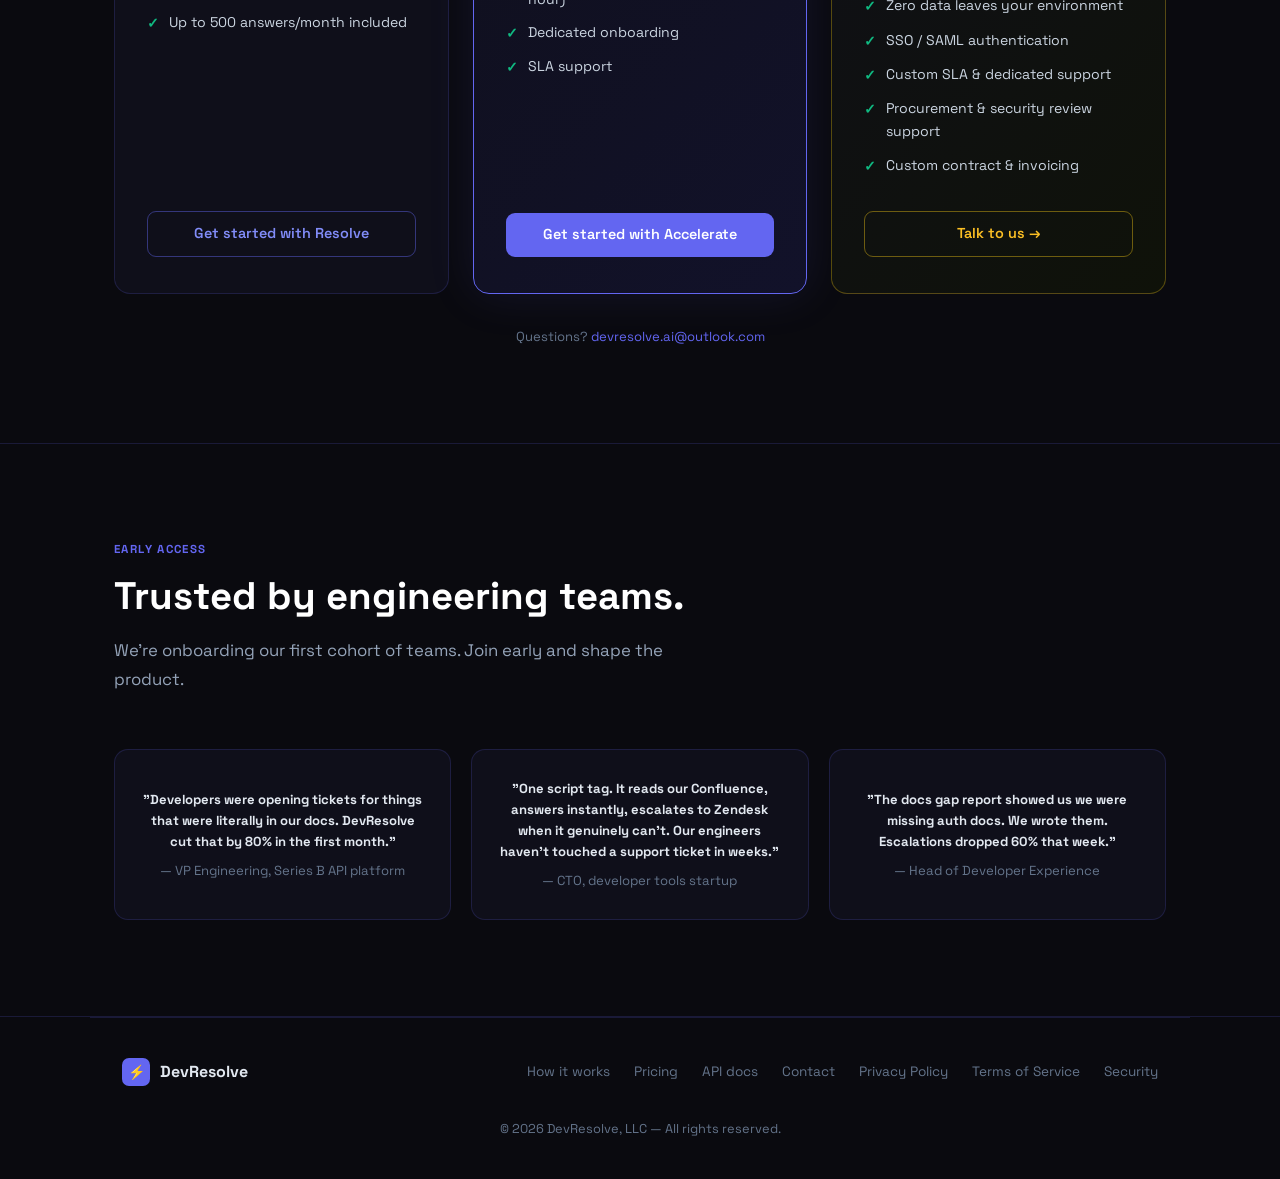
==== commit 20a615a5: "feat: ask-before-ticket positioning, before/after callout, updated social proof" ====
--- a/devresolve-landing/index.html
+++ b/devresolve-landing/index.html
@@ -472,9 +472,10 @@
       </h1>
 
       <p class="hero-sub">
-        Embed one script tag on your docs site. DevResolve answers from your knowledge base,
-        routes escalations to Zendesk, Jira, or Linear automatically, and surfaces what your
-        docs are missing — all invisible to the developer asking.
+        Developers ask questions before opening tickets. DevResolve answers from
+        your actual documentation — instantly, accurately, at any hour. When it
+        can't answer, it opens a ticket automatically with the full context.
+        Engineers stop getting interrupted.
       </p>
 
       <div class="hero-cta">
@@ -497,32 +498,32 @@
     <!-- ── How it works ──────────────────────────────────────────────────── -->
     <section id="how-it-works">
       <div class="section-label">How it works</div>
-      <h2>From script tag to answered questions in minutes.</h2>
+      <h2>Answer first. Ticket only if needed.</h2>
       <p class="section-sub">
-        Drop in one script tag. DevResolve handles the rest — pulling answers from your docs,
-        creating tickets when it can't, and logging every gap for you to fix.
+        One script tag on your docs site. Developers ask questions instead of opening tickets.
+        DevResolve answers instantly. A ticket only appears when the bot genuinely can't resolve it.
       </p>
 
       <div class="steps">
         <div class="step-card">
-          <div class="step-icon">&#128279;</div>
+          <div class="step-icon">&#128172;</div>
           <div class="step-num">Step 01</div>
-          <h3>Add the script tag</h3>
+          <h3>Developer asks instead of tickets</h3>
           <p>
-            Paste one line into your docs site. The widget loads, reads your
-            <code>data-org-id</code>, and is live instantly. No build step. No
-            external dependencies.
+            A developer hits a question on your docs site. Instead of opening a
+            Jira ticket, they type it into the chat widget. The question never
+            reaches your engineers unless the bot can't answer it.
           </p>
         </div>
 
         <div class="step-card">
           <div class="step-icon">&#128218;</div>
           <div class="step-num">Step 02</div>
-          <h3>Bot answers from your KB</h3>
+          <h3>Instant answer from real docs</h3>
           <p>
-            A developer asks a question. DevResolve searches your connected knowledge
-            bases — Confluence, Notion, Jira, Zendesk — and synthesises a precise answer
-            in seconds.
+            DevResolve searches your connected knowledge bases — Confluence, Notion,
+            GitHub, your docs site — and synthesises a precise answer in seconds.
+            Most questions resolve here. No engineer needed.
           </p>
         </div>
 
@@ -538,6 +539,29 @@
         </div>
       </div>
     </section>
+
+    <div style="max-width:1100px;margin:0 auto 0;padding:0 24px 64px;display:grid;grid-template-columns:1fr 1fr;gap:20px;">
+      <div style="background:#0f1a12;border:1px solid rgba(16,185,129,0.2);border-radius:14px;padding:28px 32px;">
+        <p style="font-size:0.7rem;text-transform:uppercase;letter-spacing:0.1em;color:#10b981;font-weight:700;margin-bottom:14px;">With DevResolve</p>
+        <ul style="list-style:none;color:#86efac;font-size:0.9rem;line-height:1.8;">
+          <li>✓ Developer asks widget</li>
+          <li>✓ Answer from docs in 3 seconds</li>
+          <li>✓ Ticket only if bot can't answer</li>
+          <li>✓ Engineer not interrupted</li>
+          <li>✓ Docs gap logged automatically</li>
+        </ul>
+      </div>
+      <div style="background:#1a0f0f;border:1px solid rgba(248,113,113,0.15);border-radius:14px;padding:28px 32px;">
+        <p style="font-size:0.7rem;text-transform:uppercase;letter-spacing:0.1em;color:#f87171;font-weight:700;margin-bottom:14px;">Without DevResolve</p>
+        <ul style="list-style:none;color:#fca5a5;font-size:0.9rem;line-height:1.8;">
+          <li>✗ Developer opens a ticket</li>
+          <li>✗ Ticket sits in queue for hours</li>
+          <li>✗ Engineer context-switches to answer</li>
+          <li>✗ Same question asked again next week</li>
+          <li>✗ Docs never improve</li>
+        </ul>
+      </div>
+    </div>
 
     <hr class="full-divider">
 
@@ -672,7 +696,7 @@
     <!-- ── Pricing ────────────────────────────────────────────────────────── -->
     <section id="pricing">
       <div class="section-label">Pricing</div>
-      <h2>Pay per deflection. Not per seat.</h2>
+      <h2>Pay per answer. Not per seat.</h2>
       <p class="section-sub">
         A flat platform fee runs the engine. You pay only when the bot answers a question.
         Escalations to Zendesk, Jira, or Linear are always free.
@@ -765,20 +789,20 @@
       <div class="social-grid">
         <div class="social-card">
           <div class="social-placeholder">
-            <strong style="color:var(--text);display:block;margin-bottom:8px;">"One script tag. Bot answers from our Confluence. Escalates to Zendesk when it can't. Exactly what we needed."</strong>
-            <span>— Engineering Lead, Series B SaaS</span>
+            <strong style="color:var(--text);display:block;margin-bottom:8px;">"Developers were opening tickets for things that were literally in our docs. DevResolve cut that by 80% in the first month."</strong>
+            <span>— VP Engineering, Series B API platform</span>
           </div>
         </div>
         <div class="social-card">
           <div class="social-placeholder">
-            <strong style="color:var(--text);display:block;margin-bottom:8px;">"The docs gap report alone is worth it. We fixed 3 top issues in week one and cut escalations by 40%."</strong>
-            <span>— Head of Developer Experience</span>
+            <strong style="color:var(--text);display:block;margin-bottom:8px;">"One script tag. It reads our Confluence, answers instantly, escalates to Zendesk when it genuinely can't. Our engineers haven't touched a support ticket in weeks."</strong>
+            <span>— CTO, developer tools startup</span>
           </div>
         </div>
         <div class="social-card">
           <div class="social-placeholder">
-            <strong style="color:var(--text);display:block;margin-bottom:8px;">"Setup took 20 minutes. It reads our Notion, creates Linear tickets on escalation, notifies via Teams."</strong>
-            <span>— CTO, developer tools startup</span>
+            <strong style="color:var(--text);display:block;margin-bottom:8px;">"The docs gap report showed us we were missing auth docs. We wrote them. Escalations dropped 60% that week."</strong>
+            <span>— Head of Developer Experience</span>
           </div>
         </div>
       </div>
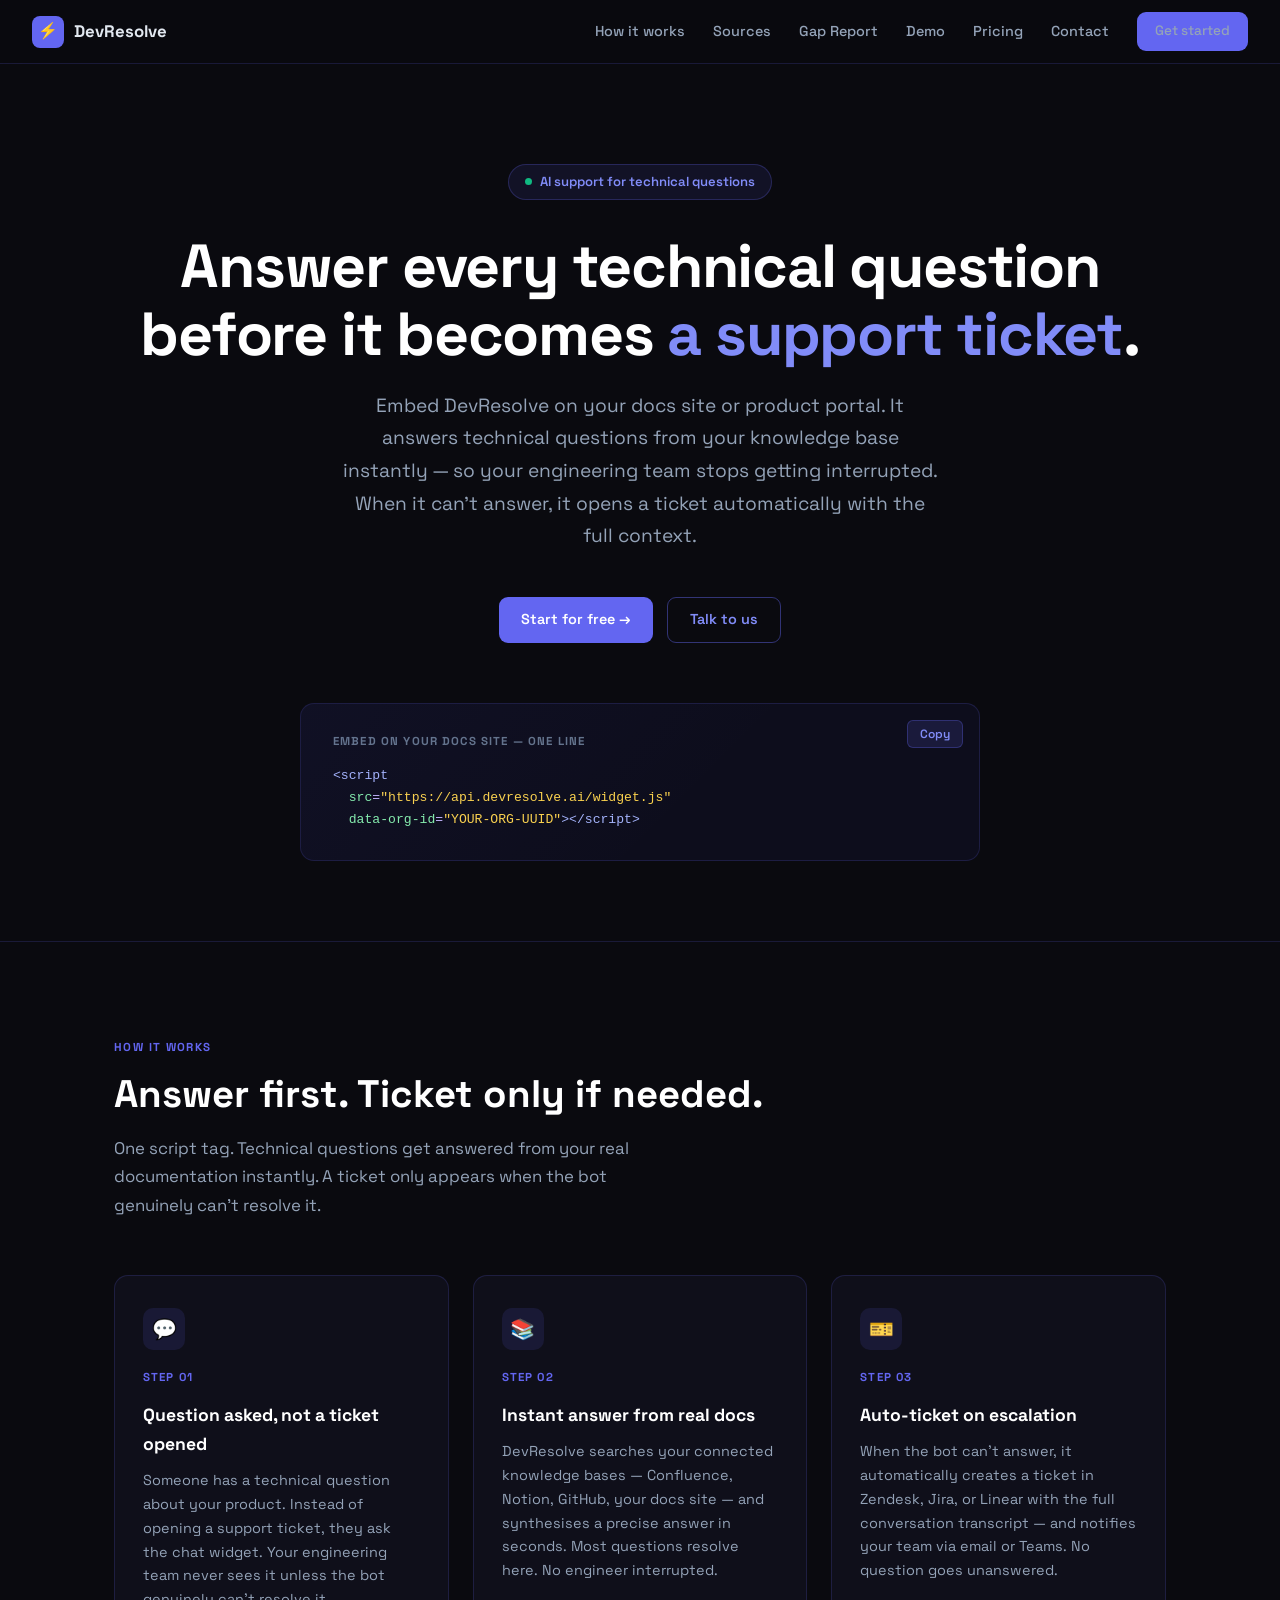
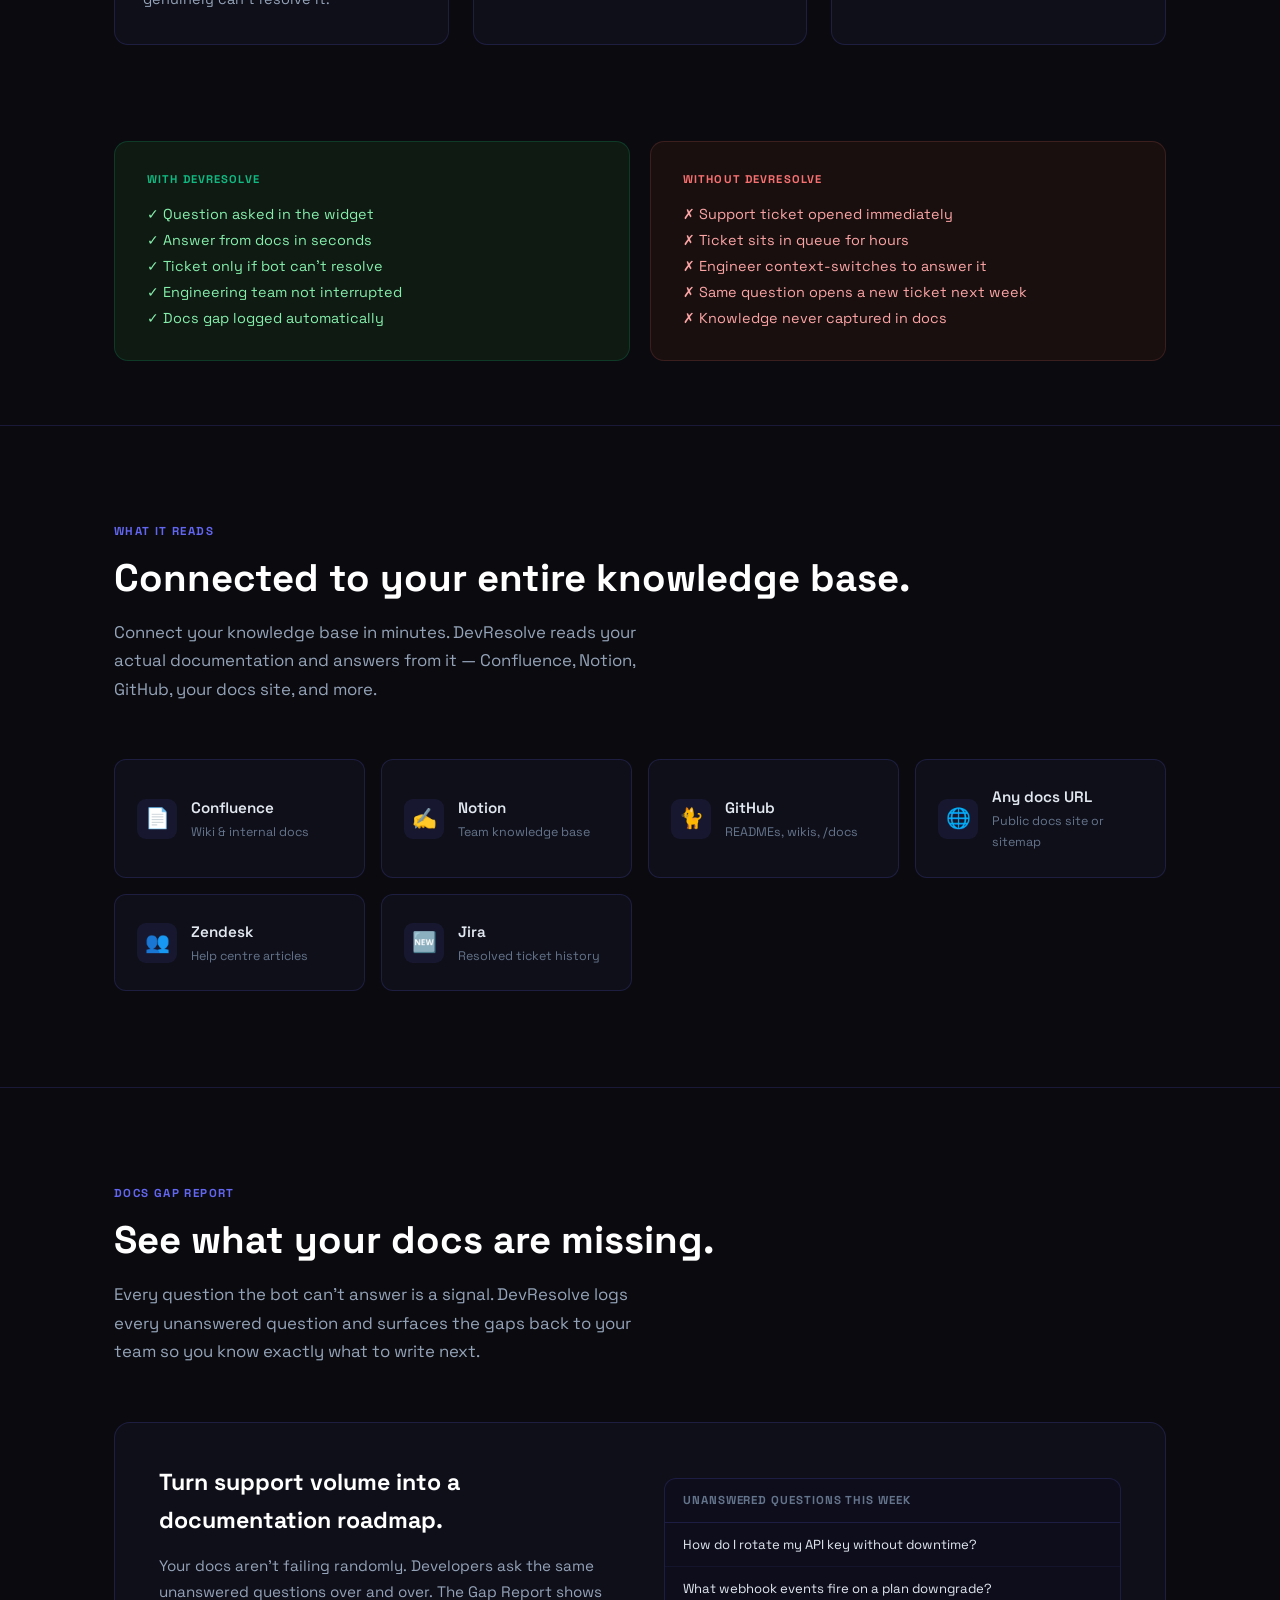
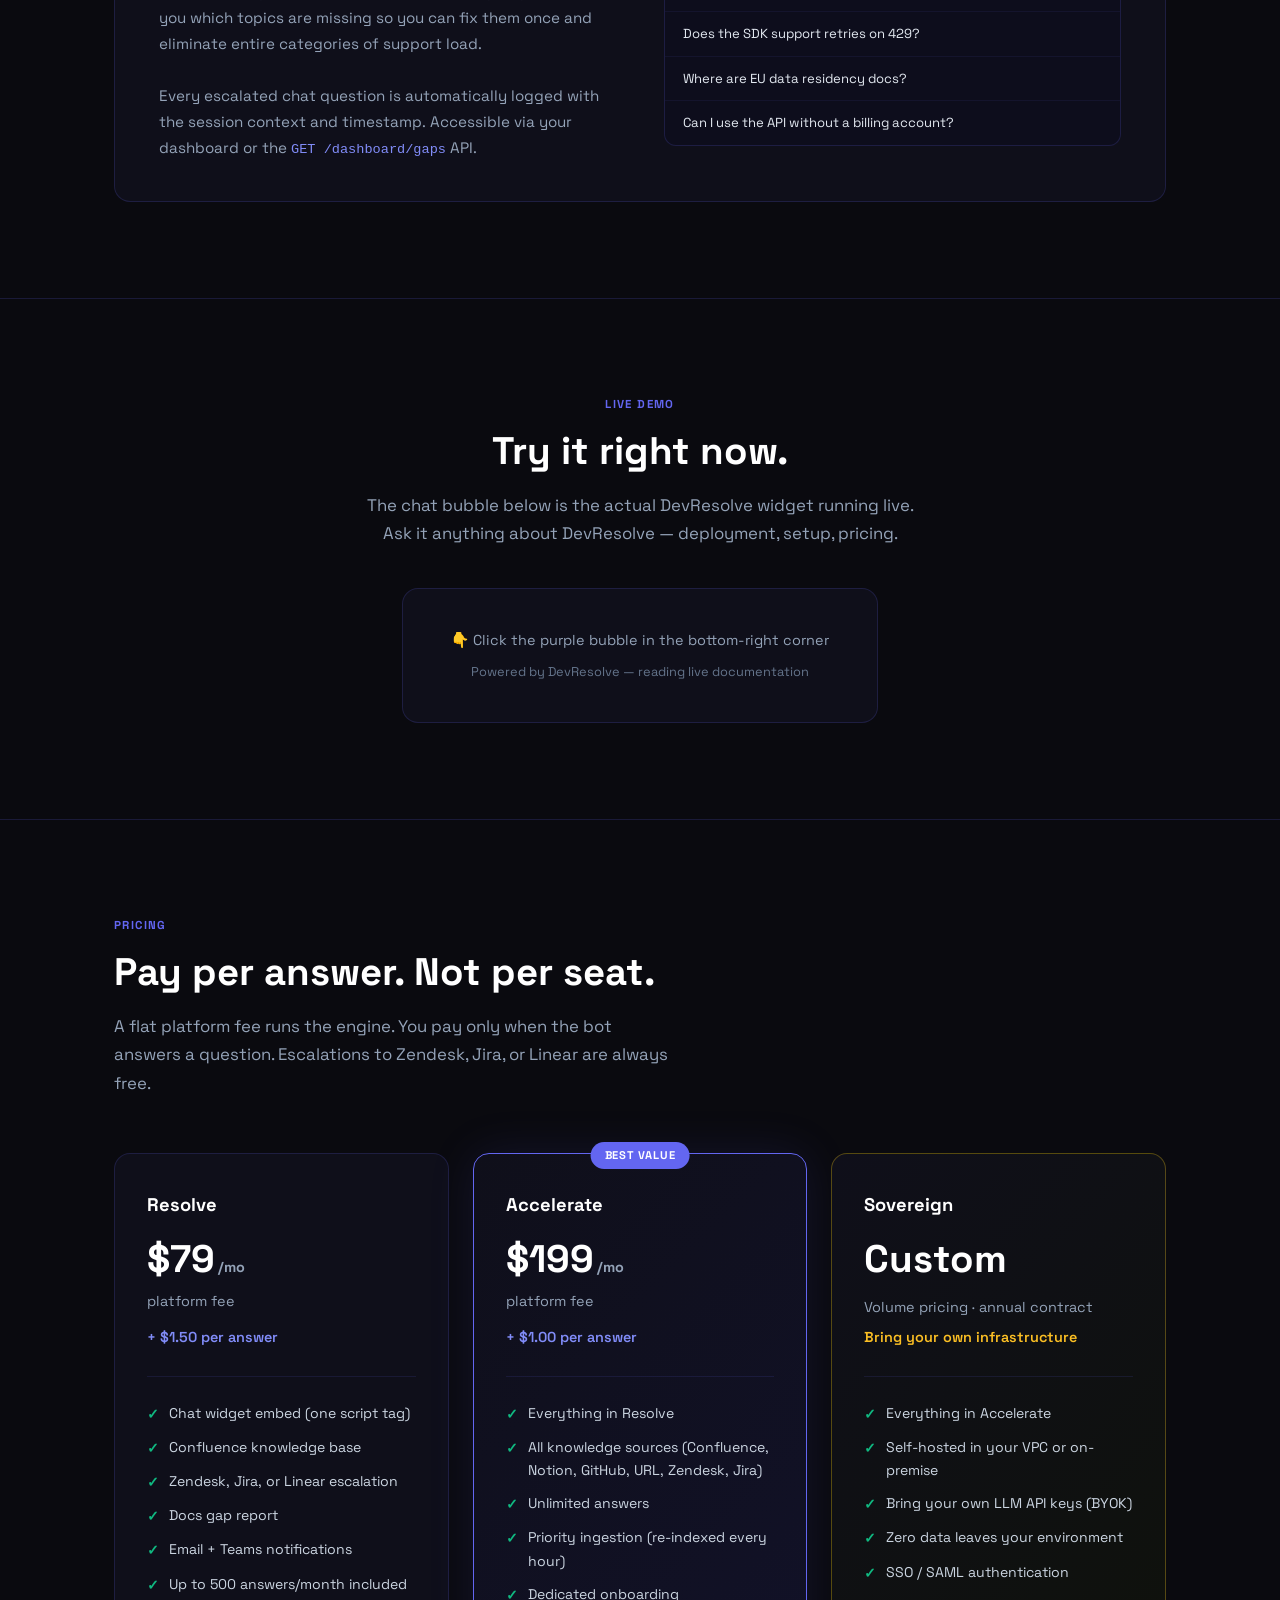
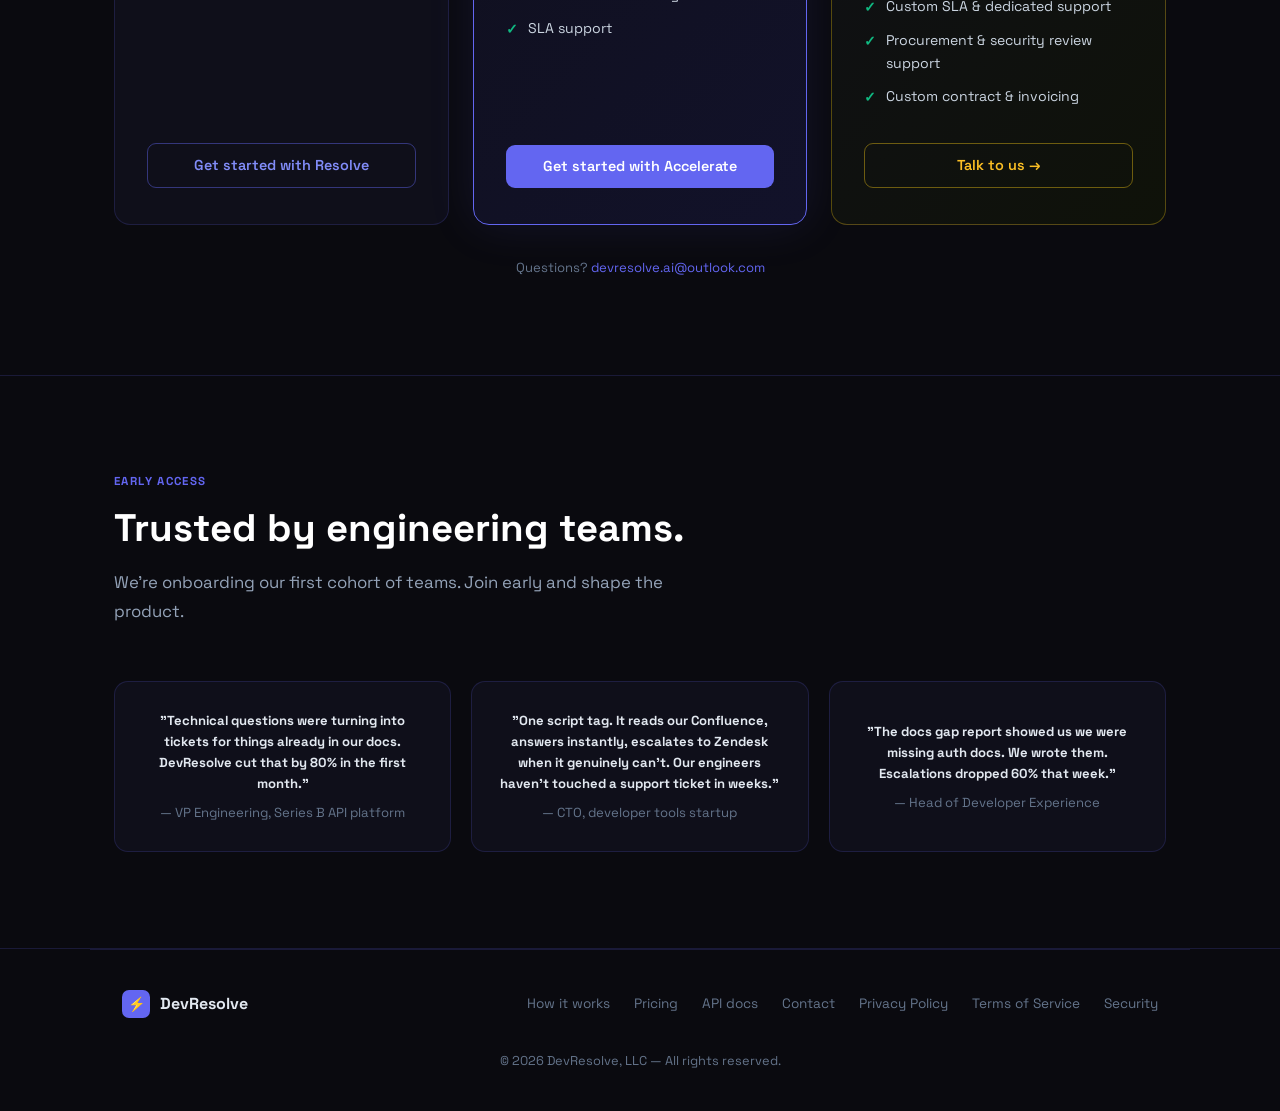
==== commit 079974fc: "feat: broader positioning (technical questions not developer-specific), remove monthly billing empha" ====
--- a/devresolve-landing/index.html
+++ b/devresolve-landing/index.html
@@ -464,18 +464,17 @@
     <div class="hero">
       <div class="hero-badge">
         <span class="dot"></span>
-        AI support for developer docs
+        AI support for technical questions
       </div>
 
       <h1>
-        The AI that answers developer questions<br>so <span class="accent">your engineers don't have to</span>.
+        Answer every technical question<br>before it becomes <span class="accent">a support ticket</span>.
       </h1>
 
       <p class="hero-sub">
-        Developers ask questions before opening tickets. DevResolve answers from
-        your actual documentation — instantly, accurately, at any hour. When it
-        can't answer, it opens a ticket automatically with the full context.
-        Engineers stop getting interrupted.
+        Embed DevResolve on your docs site or product portal. It answers technical questions
+        from your knowledge base instantly — so your engineering team stops getting
+        interrupted. When it can't answer, it opens a ticket automatically with the full context.
       </p>
 
       <div class="hero-cta">
@@ -500,19 +499,19 @@
       <div class="section-label">How it works</div>
       <h2>Answer first. Ticket only if needed.</h2>
       <p class="section-sub">
-        One script tag on your docs site. Developers ask questions instead of opening tickets.
-        DevResolve answers instantly. A ticket only appears when the bot genuinely can't resolve it.
+        One script tag. Technical questions get answered from your real documentation instantly.
+        A ticket only appears when the bot genuinely can't resolve it.
       </p>
 
       <div class="steps">
         <div class="step-card">
           <div class="step-icon">&#128172;</div>
           <div class="step-num">Step 01</div>
-          <h3>Developer asks instead of tickets</h3>
+          <h3>Question asked, not a ticket opened</h3>
           <p>
-            A developer hits a question on your docs site. Instead of opening a
-            Jira ticket, they type it into the chat widget. The question never
-            reaches your engineers unless the bot can't answer it.
+            Someone has a technical question about your product. Instead of opening a
+            support ticket, they ask the chat widget. Your engineering team never sees it
+            unless the bot genuinely can't resolve it.
           </p>
         </div>
 
@@ -523,7 +522,7 @@
           <p>
             DevResolve searches your connected knowledge bases — Confluence, Notion,
             GitHub, your docs site — and synthesises a precise answer in seconds.
-            Most questions resolve here. No engineer needed.
+            Most questions resolve here. No engineer interrupted.
           </p>
         </div>
 
@@ -544,21 +543,21 @@
       <div style="background:#0f1a12;border:1px solid rgba(16,185,129,0.2);border-radius:14px;padding:28px 32px;">
         <p style="font-size:0.7rem;text-transform:uppercase;letter-spacing:0.1em;color:#10b981;font-weight:700;margin-bottom:14px;">With DevResolve</p>
         <ul style="list-style:none;color:#86efac;font-size:0.9rem;line-height:1.8;">
-          <li>✓ Developer asks widget</li>
-          <li>✓ Answer from docs in 3 seconds</li>
-          <li>✓ Ticket only if bot can't answer</li>
-          <li>✓ Engineer not interrupted</li>
+          <li>✓ Question asked in the widget</li>
+          <li>✓ Answer from docs in seconds</li>
+          <li>✓ Ticket only if bot can't resolve</li>
+          <li>✓ Engineering team not interrupted</li>
           <li>✓ Docs gap logged automatically</li>
         </ul>
       </div>
       <div style="background:#1a0f0f;border:1px solid rgba(248,113,113,0.15);border-radius:14px;padding:28px 32px;">
         <p style="font-size:0.7rem;text-transform:uppercase;letter-spacing:0.1em;color:#f87171;font-weight:700;margin-bottom:14px;">Without DevResolve</p>
         <ul style="list-style:none;color:#fca5a5;font-size:0.9rem;line-height:1.8;">
-          <li>✗ Developer opens a ticket</li>
+          <li>✗ Support ticket opened immediately</li>
           <li>✗ Ticket sits in queue for hours</li>
-          <li>✗ Engineer context-switches to answer</li>
-          <li>✗ Same question asked again next week</li>
-          <li>✗ Docs never improve</li>
+          <li>✗ Engineer context-switches to answer it</li>
+          <li>✗ Same question opens a new ticket next week</li>
+          <li>✗ Knowledge never captured in docs</li>
         </ul>
       </div>
     </div>
@@ -570,8 +569,8 @@
       <div class="section-label">What it reads</div>
       <h2>Connected to your entire knowledge base.</h2>
       <p class="section-sub">
-        DevResolve pulls answers from everywhere your team stores knowledge.
-        Connect in minutes via API credentials — no data ever stored permanently.
+        Connect your knowledge base in minutes. DevResolve reads your actual documentation
+        and answers from it — Confluence, Notion, GitHub, your docs site, and more.
       </p>
 
       <div class="sources-grid">
@@ -707,10 +706,10 @@
         <div class="price-card">
           <div class="price-plan">Resolve</div>
           <div>
-            <span class="price-main-val">$79</span>
-            <span class="price-period">&thinsp;/ mo</span>
-          </div>
-          <div class="price-metered">+ $1.50 per deflection</div>
+            <span class="price-main-val">$79<span class="price-period">&thinsp;/mo</span></span>
+          </div>
+          <div class="price-period" style="margin-bottom:6px;">platform fee</div>
+          <div class="price-metered">+ $1.50 per answer</div>
           <hr class="price-divider">
           <ul class="price-features">
             <li>Chat widget embed (one script tag)</li>
@@ -730,10 +729,10 @@
           <span class="price-badge">Best value</span>
           <div class="price-plan">Accelerate</div>
           <div>
-            <span class="price-main-val">$199</span>
-            <span class="price-period">&thinsp;/ mo</span>
-          </div>
-          <div class="price-metered">+ $1.00 per deflection</div>
+            <span class="price-main-val">$199<span class="price-period">&thinsp;/mo</span></span>
+          </div>
+          <div class="price-period" style="margin-bottom:6px;">platform fee</div>
+          <div class="price-metered">+ $1.00 per answer</div>
           <hr class="price-divider">
           <ul class="price-features">
             <li>Everything in Resolve</li>
@@ -789,7 +788,7 @@
       <div class="social-grid">
         <div class="social-card">
           <div class="social-placeholder">
-            <strong style="color:var(--text);display:block;margin-bottom:8px;">"Developers were opening tickets for things that were literally in our docs. DevResolve cut that by 80% in the first month."</strong>
+            <strong style="color:var(--text);display:block;margin-bottom:8px;">"Technical questions were turning into tickets for things already in our docs. DevResolve cut that by 80% in the first month."</strong>
             <span>— VP Engineering, Series B API platform</span>
           </div>
         </div>
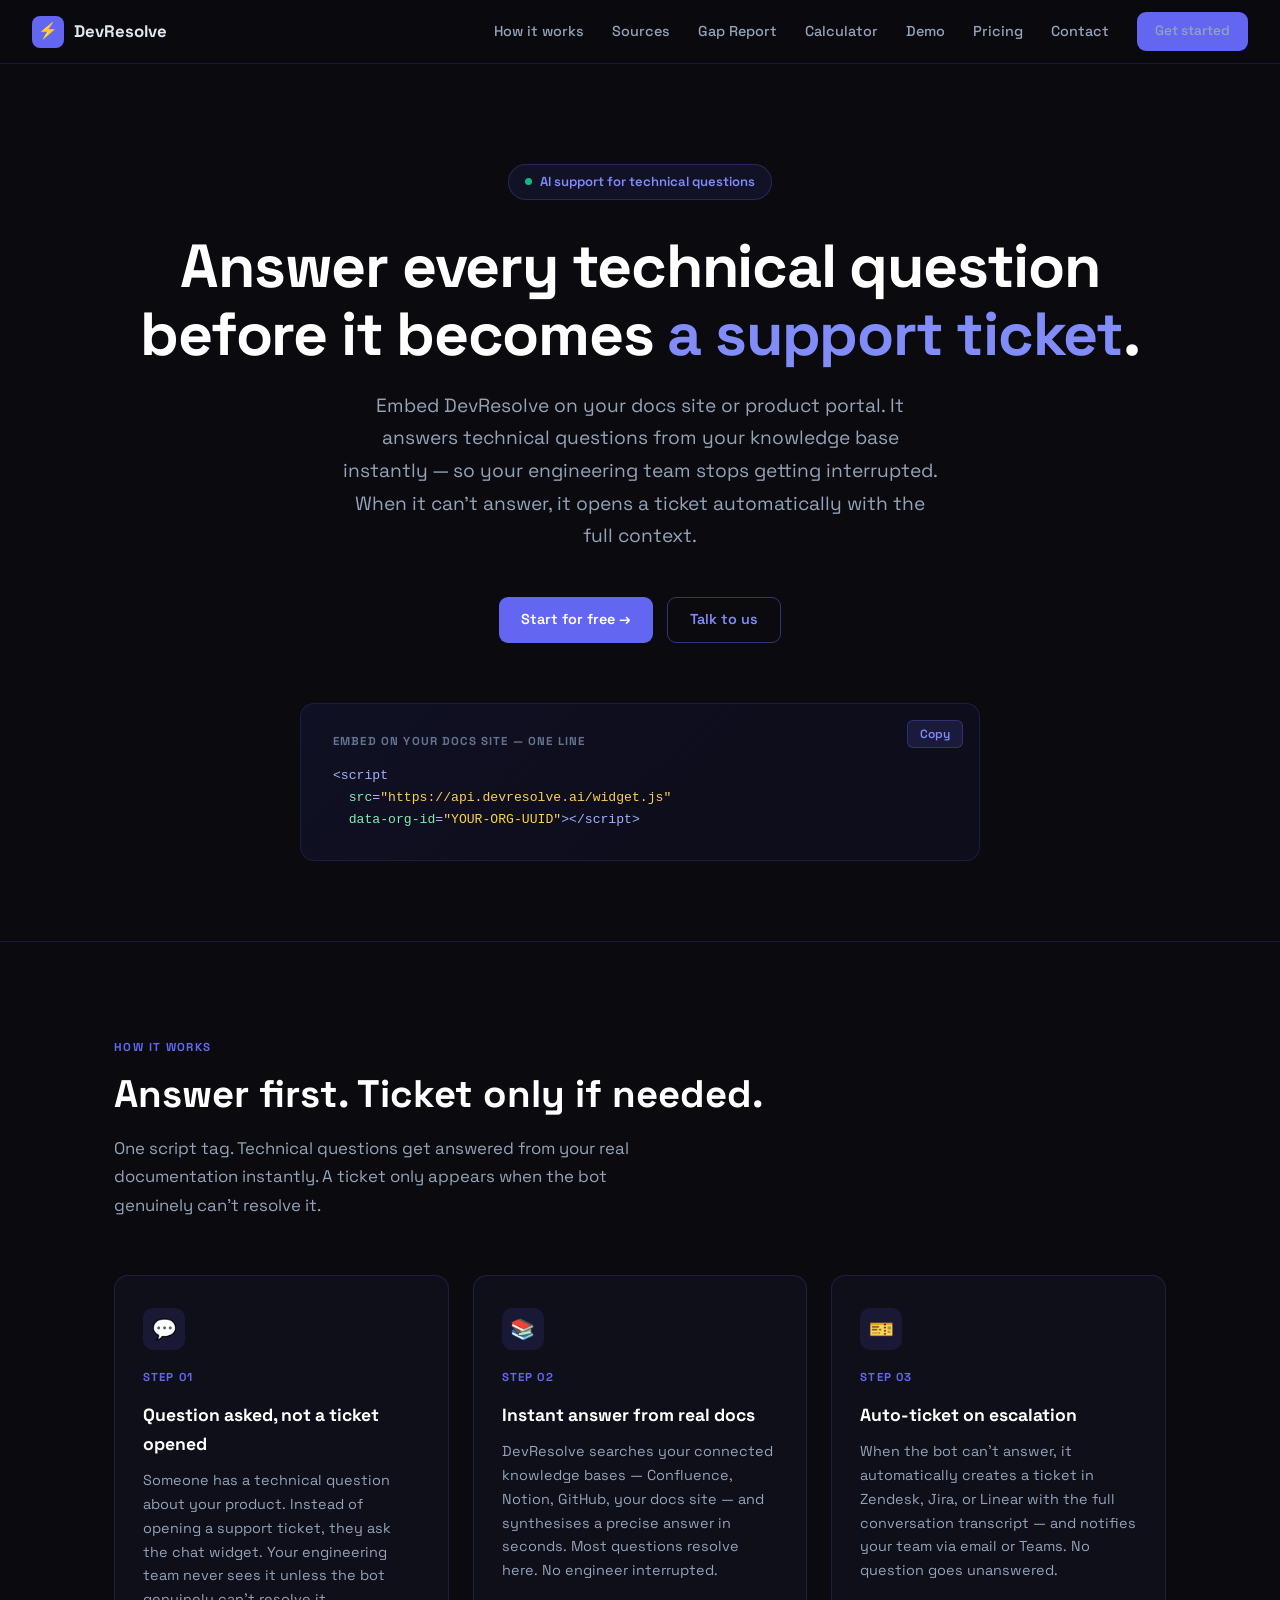
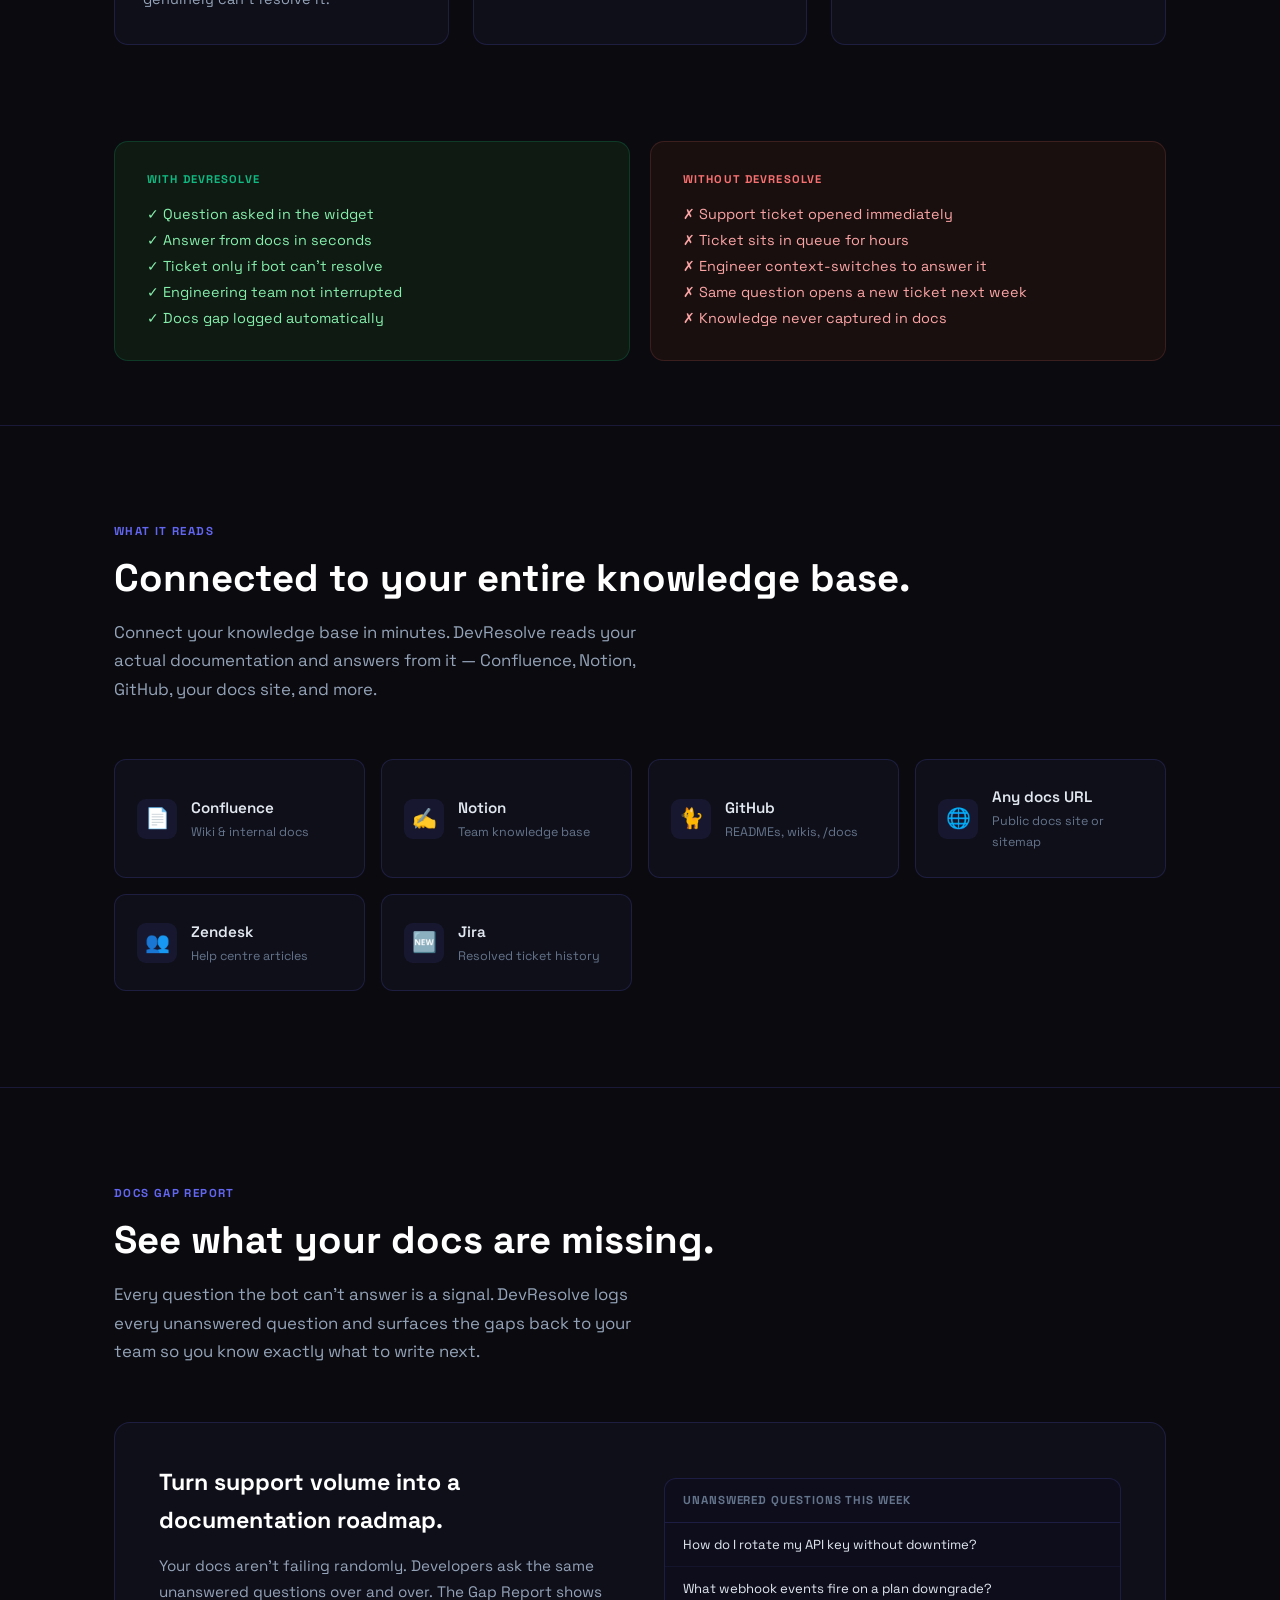
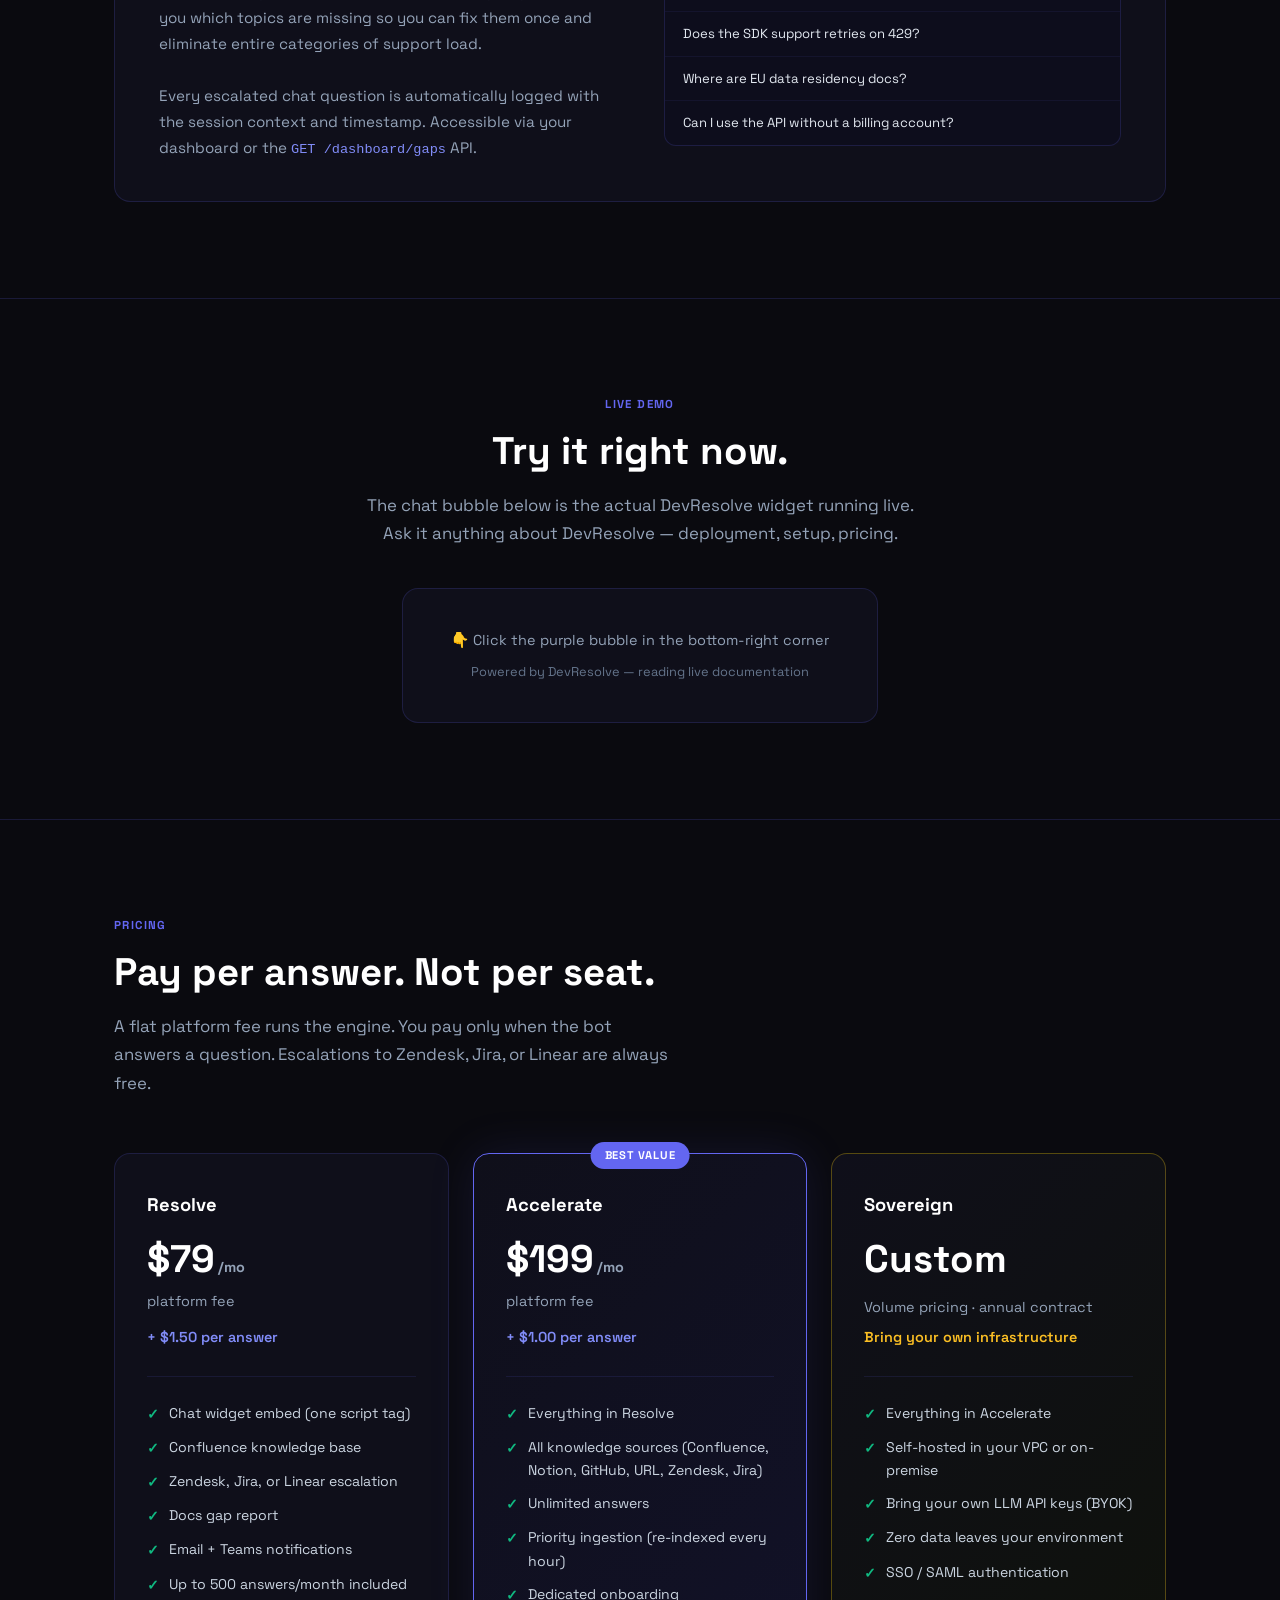
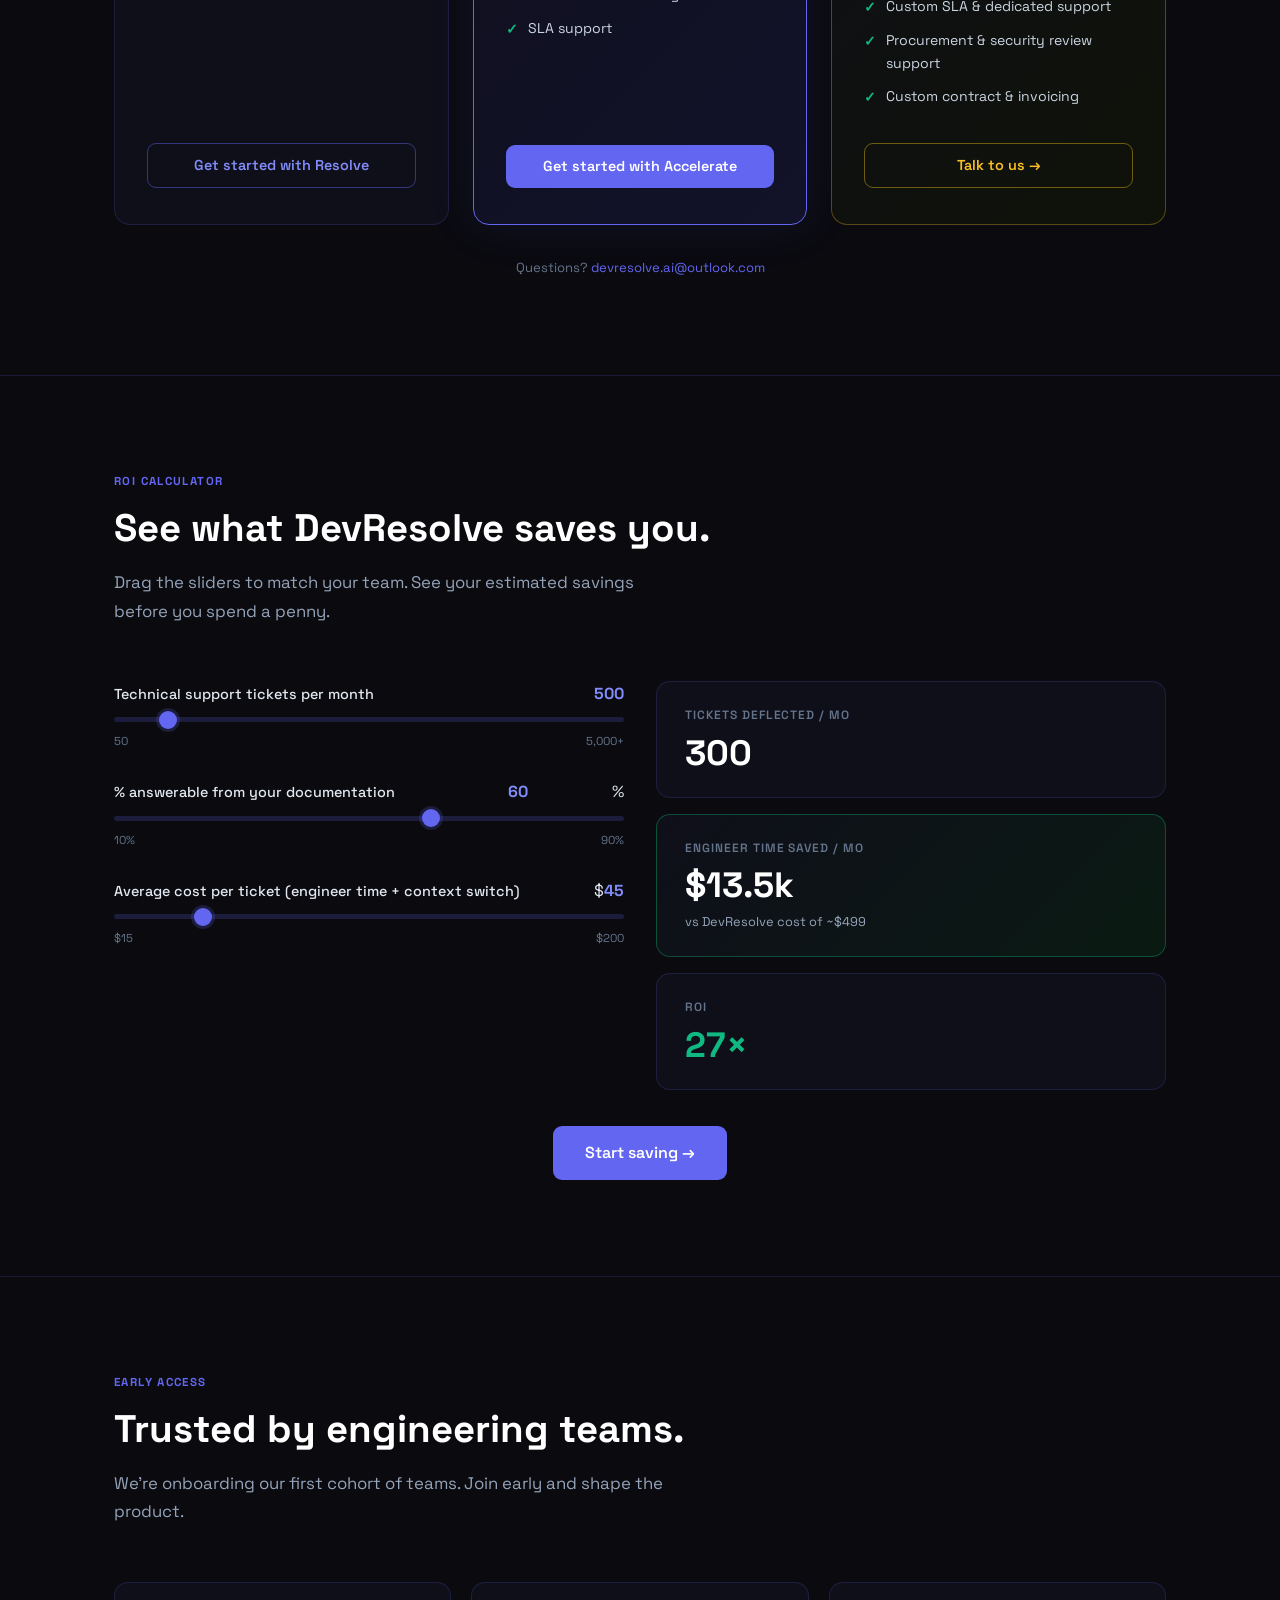
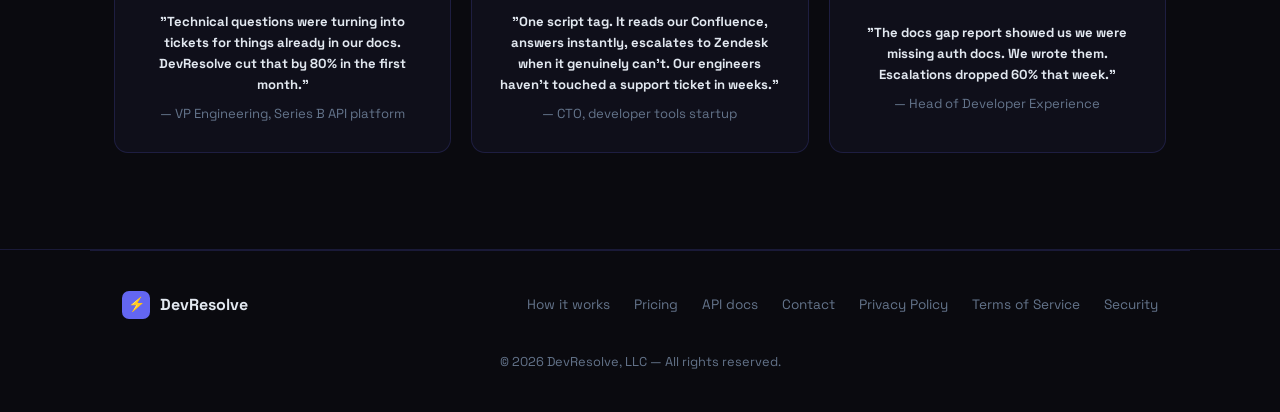
==== commit dd6c24f5: "feat: ROI calculator -- ticket volume, deflection %, engineer cost, live savings estimate" ====
--- a/devresolve-landing/index.html
+++ b/devresolve-landing/index.html
@@ -386,6 +386,26 @@
         font-weight: 700; flex-shrink: 0; margin-top: 1px;
       }
 
+      /* ── ROI Calculator ──────────────────────────────────────────────────────── */
+      .calc-wrap { display:grid; grid-template-columns:1fr 1fr; gap:32px; align-items:start; }
+      @media (max-width:768px) { .calc-wrap { grid-template-columns:1fr; } }
+      .calc-inputs { display:flex; flex-direction:column; gap:28px; }
+      .calc-row { display:flex; flex-direction:column; gap:10px; }
+      .calc-label-row { display:flex; justify-content:space-between; align-items:baseline; gap:12px; }
+      .calc-label { color:var(--text); font-size:0.9rem; font-weight:500; }
+      .calc-val { color:var(--indigo-l); font-weight:700; font-size:1rem; min-width:48px; text-align:right; }
+      .calc-slider { -webkit-appearance:none; appearance:none; width:100%; height:5px; background:rgba(99,102,241,0.2); border-radius:4px; outline:none; cursor:pointer; }
+      .calc-slider::-webkit-slider-thumb { -webkit-appearance:none; appearance:none; width:18px; height:18px; background:var(--indigo); border-radius:50%; cursor:pointer; box-shadow:0 0 0 3px rgba(99,102,241,0.2); }
+      .calc-slider::-moz-range-thumb { width:18px; height:18px; background:var(--indigo); border-radius:50%; cursor:pointer; border:none; }
+      .calc-range-labels { display:flex; justify-content:space-between; color:var(--subtle); font-size:0.72rem; }
+      .calc-results { display:flex; flex-direction:column; gap:16px; }
+      .calc-result-card { background:var(--bg-card); border:1px solid var(--border); border-radius:14px; padding:24px 28px; }
+      .calc-result-card.highlight { border-color:rgba(16,185,129,0.35); background:linear-gradient(135deg,var(--bg-card) 0%,#0a1a12 100%); }
+      .calc-result-label { font-size:0.75rem; text-transform:uppercase; letter-spacing:0.08em; color:var(--subtle); font-weight:600; margin-bottom:8px; }
+      .calc-result-val { font-size:2.2rem; font-weight:700; color:#fff; line-height:1.1; }
+      .calc-result-val.green { color:var(--green); }
+      .calc-result-sub { color:var(--muted); font-size:0.8rem; margin-top:6px; }
+
       /* ── Social proof ────────────────────────────────────────────────── */
       .social-grid {
         display: grid;
@@ -454,7 +474,7 @@
         <a href="#how-it-works">How it works</a>
         <a href="#sources">Sources</a>
         <a href="#gaps">Gap Report</a>
-        <a href="#demo">Demo</a><a href="#pricing">Pricing</a>
+        <a href="#calculator">Calculator</a><a href="#demo">Demo</a><a href="#pricing">Pricing</a>
         <a href="mailto:devresolve.ai@outlook.com">Contact</a>
         <a class="btn btn-primary" href="https://api.devresolve.ai/onboard/plan" style="padding:8px 18px;font-size:0.85rem;">Get started</a>
       </div>
@@ -777,6 +797,70 @@
 
     <hr class="full-divider">
 
+    <!-- ── ROI Calculator ──────────────────────────────────────────────────── -->
+    <section id="calculator">
+      <div class="section-label">ROI Calculator</div>
+      <h2>See what DevResolve saves you.</h2>
+      <p class="section-sub">
+        Drag the sliders to match your team. See your estimated savings before you spend a penny.
+      </p>
+
+      <div class="calc-wrap">
+
+        <div class="calc-inputs">
+          <div class="calc-row">
+            <div class="calc-label-row">
+              <label class="calc-label">Technical support tickets per month</label>
+              <span class="calc-val" id="val-tickets">500</span>
+            </div>
+            <input type="range" class="calc-slider" id="sl-tickets" min="50" max="5000" step="50" value="500">
+            <div class="calc-range-labels"><span>50</span><span>5,000+</span></div>
+          </div>
+
+          <div class="calc-row">
+            <div class="calc-label-row">
+              <label class="calc-label">% answerable from your documentation</label>
+              <span class="calc-val" id="val-pct">60</span>%
+            </div>
+            <input type="range" class="calc-slider" id="sl-pct" min="10" max="90" step="5" value="60">
+            <div class="calc-range-labels"><span>10%</span><span>90%</span></div>
+          </div>
+
+          <div class="calc-row">
+            <div class="calc-label-row">
+              <label class="calc-label">Average cost per ticket (engineer time + context switch)</label>
+              <span>$<span class="calc-val" id="val-cost">45</span></span>
+            </div>
+            <input type="range" class="calc-slider" id="sl-cost" min="15" max="200" step="5" value="45">
+            <div class="calc-range-labels"><span>$15</span><span>$200</span></div>
+          </div>
+        </div>
+
+        <div class="calc-results">
+          <div class="calc-result-card">
+            <div class="calc-result-label">Tickets deflected / mo</div>
+            <div class="calc-result-val" id="res-deflected">300</div>
+          </div>
+          <div class="calc-result-card highlight">
+            <div class="calc-result-label">Engineer time saved / mo</div>
+            <div class="calc-result-val" id="res-saved">$13,500</div>
+            <div class="calc-result-sub">vs DevResolve cost of ~$<span id="res-cost">529</span></div>
+          </div>
+          <div class="calc-result-card">
+            <div class="calc-result-label">ROI</div>
+            <div class="calc-result-val green" id="res-roi">26&times;</div>
+          </div>
+        </div>
+
+      </div>
+
+      <p style="text-align:center;margin-top:36px;">
+        <a class="btn btn-primary" href="https://api.devresolve.ai/onboard/plan" style="font-size:1rem;padding:14px 32px;">Start saving &rarr;</a>
+      </p>
+    </section>
+
+    <hr class="full-divider">
+
     <!-- ── Social proof ───────────────────────────────────────────────────── -->
     <section id="social">
       <div class="section-label">Early access</div>
@@ -842,7 +926,31 @@
         });
       }
     </script>
-    <!-- DevResolve live demo widget -->
+    <!-- ROI Calculator logic -->
+  <script>
+  (function(){
+    var slT=document.getElementById('sl-tickets'),slP=document.getElementById('sl-pct'),slC=document.getElementById('sl-cost');
+    if(!slT)return;
+    function fmt(n){return n>=1000?'$'+(n/1000).toFixed(n%1000===0?0:1)+'k':'$'+n.toLocaleString();}
+    function upd(){
+      var t=+slT.value,p=+slP.value/100,c=+slC.value;
+      document.getElementById('val-tickets').textContent=t.toLocaleString();
+      document.getElementById('val-pct').textContent=+slP.value;
+      document.getElementById('val-cost').textContent=c;
+      var def=Math.round(t*p),sav=def*c;
+      var fee=t<500?79:199,per=t<500?1.50:1.00,dr=Math.round(fee+def*per);
+      var roi=sav>0?Math.round(sav/dr):0;
+      document.getElementById('res-deflected').textContent=def.toLocaleString();
+      document.getElementById('res-saved').textContent=fmt(sav);
+      document.getElementById('res-cost').textContent=dr.toLocaleString();
+      document.getElementById('res-roi').textContent=roi+'×';
+    }
+    slT.addEventListener('input',upd);slP.addEventListener('input',upd);slC.addEventListener('input',upd);
+    upd();
+  })();
+  </script>
+
+<!-- DevResolve live demo widget -->
     <script src="https://api.devresolve.ai/widget.js"
             data-org-id="00000000-0000-0000-0000-000000000001"></script>
   </body>
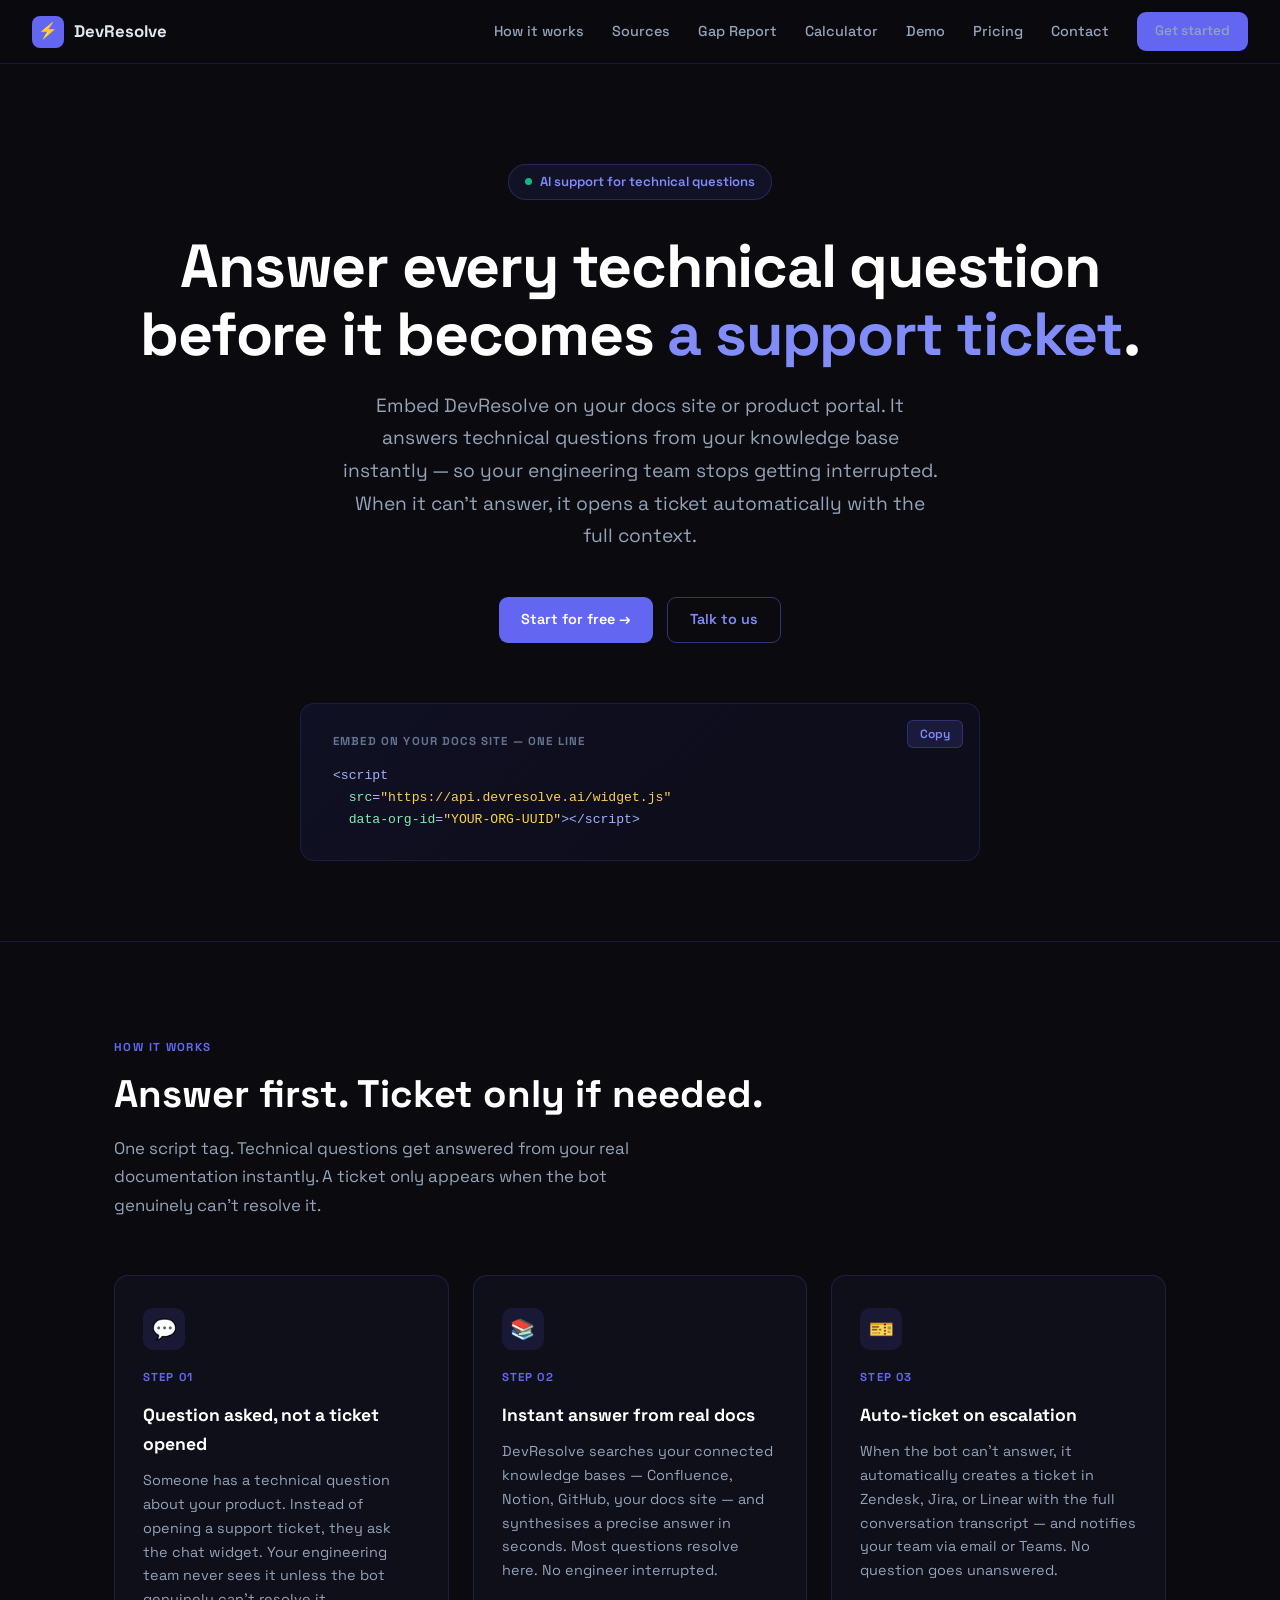
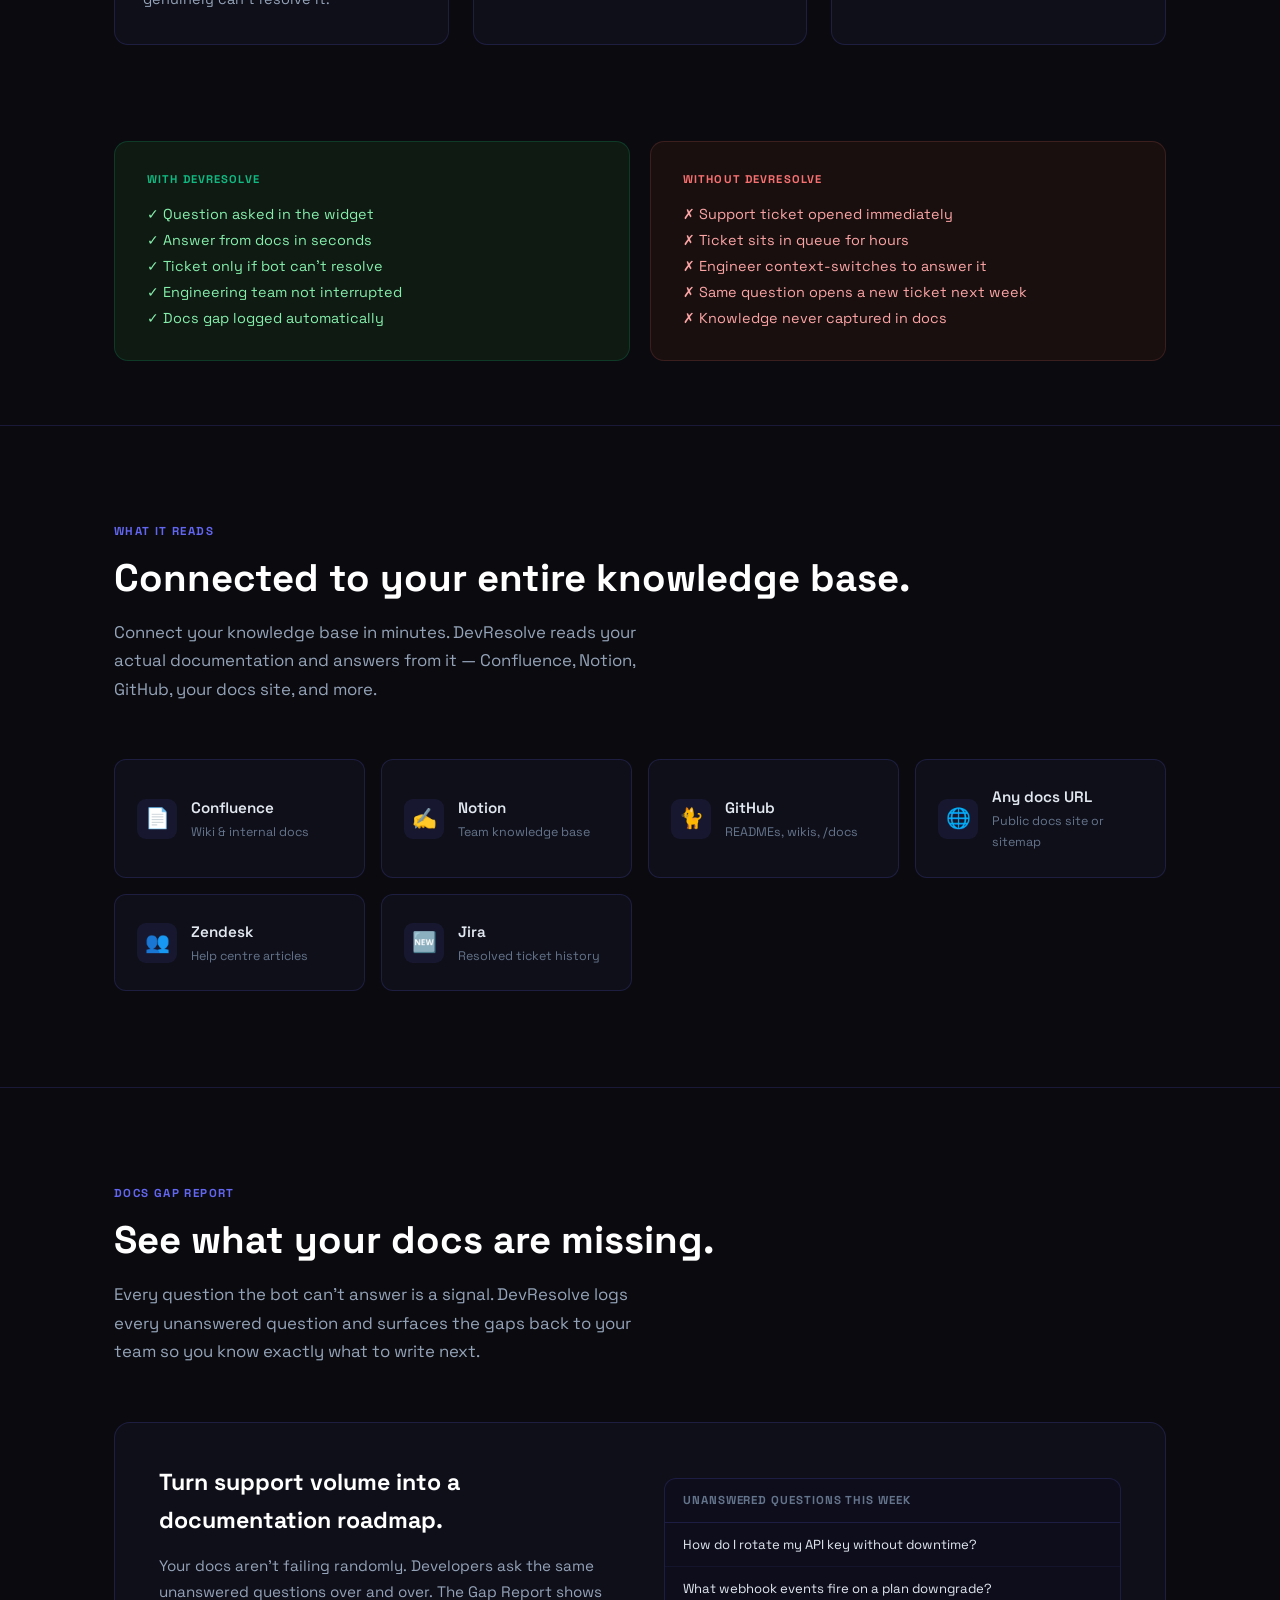
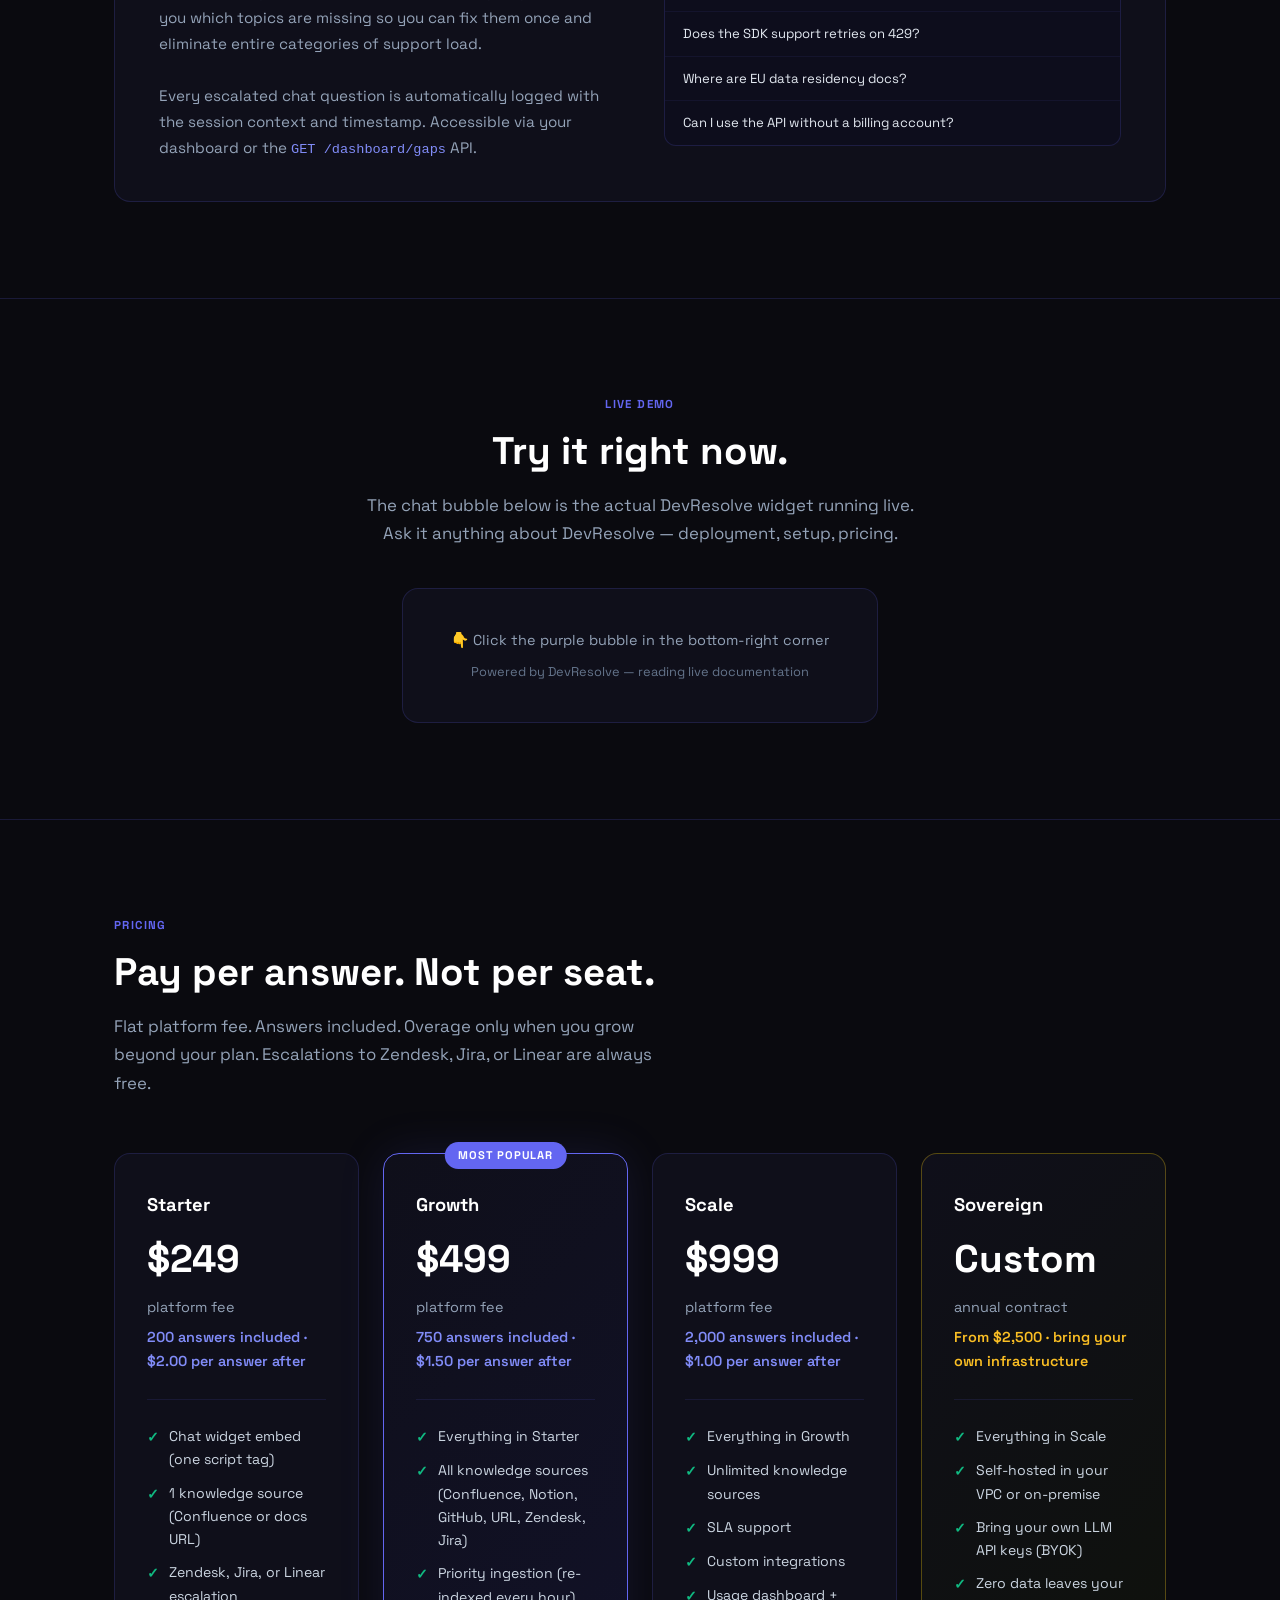
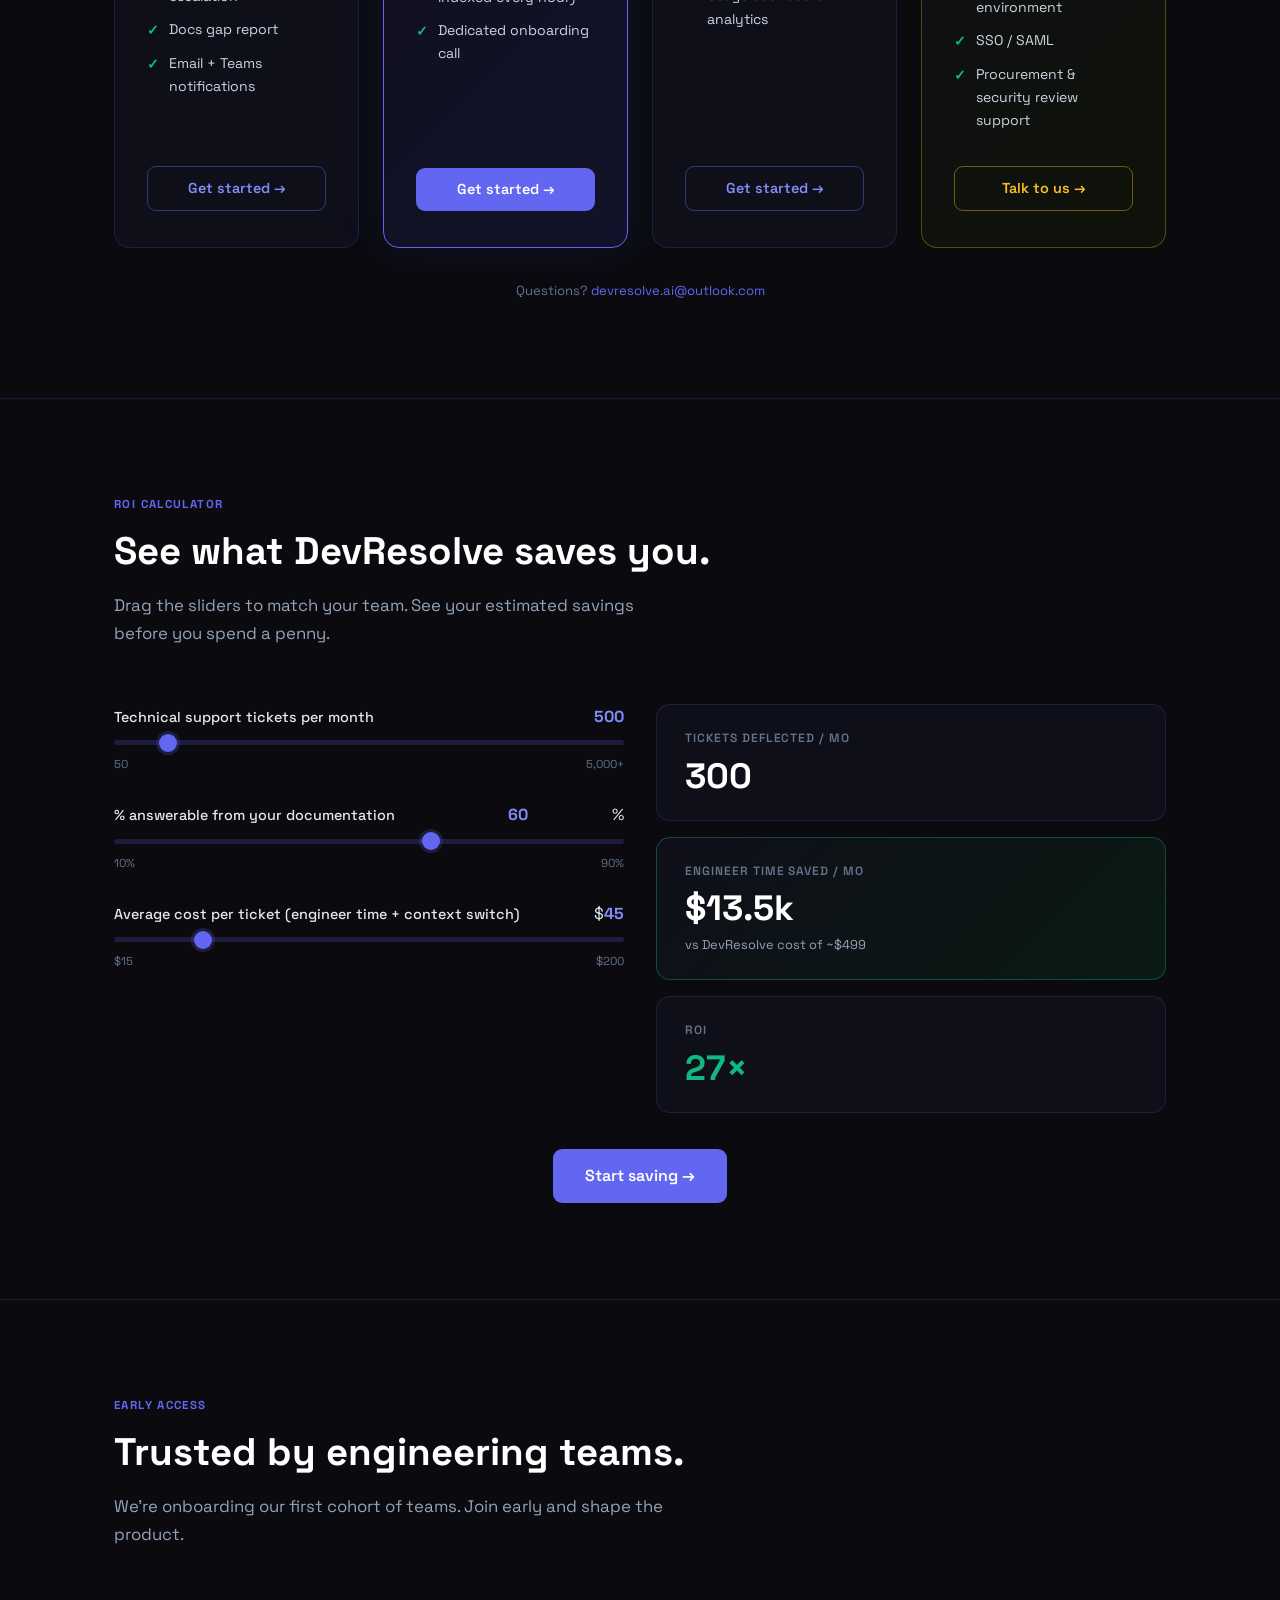
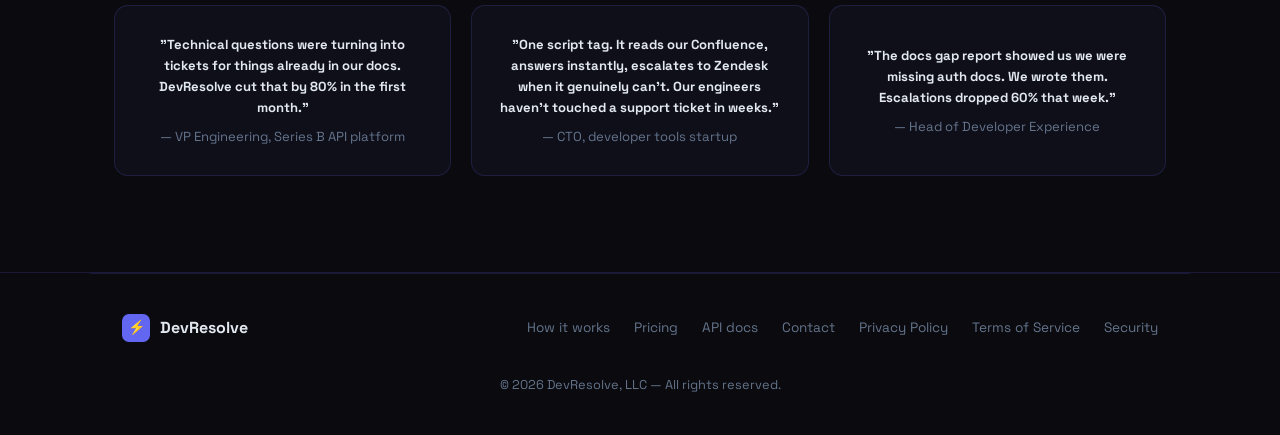
==== commit a12e3b3a: "feat: new pricing -- Starter $249, Growth $499, Scale $999, Sovereign custom" ====
--- a/devresolve-landing/index.html
+++ b/devresolve-landing/index.html
@@ -331,7 +331,7 @@
       /* ── Pricing ─────────────────────────────────────────────────────── */
       .pricing-grid {
         display: grid;
-        grid-template-columns: repeat(auto-fit, minmax(280px, 1fr));
+        grid-template-columns: repeat(auto-fit, minmax(240px, 1fr));
         gap: 24px;
         max-width: 1100px;
         margin: 0 auto;
@@ -717,54 +717,66 @@
       <div class="section-label">Pricing</div>
       <h2>Pay per answer. Not per seat.</h2>
       <p class="section-sub">
-        A flat platform fee runs the engine. You pay only when the bot answers a question.
+        Flat platform fee. Answers included. Overage only when you grow beyond your plan.
         Escalations to Zendesk, Jira, or Linear are always free.
       </p>
 
       <div class="pricing-grid">
-        <!-- Resolve -->
+        <!-- Starter -->
         <div class="price-card">
-          <div class="price-plan">Resolve</div>
-          <div>
-            <span class="price-main-val">$79<span class="price-period">&thinsp;/mo</span></span>
-          </div>
-          <div class="price-period" style="margin-bottom:6px;">platform fee</div>
-          <div class="price-metered">+ $1.50 per answer</div>
-          <hr class="price-divider">
+          <p class="price-plan">Starter</p>
+          <div style="display:flex;align-items:baseline;gap:4px;margin-bottom:6px;">
+            <span class="price-main-val">$249</span>
+          </div>
+          <p class="price-period">platform fee</p>
+          <p class="price-metered">200 answers included &middot; $2.00 per answer after</p>
+          <hr class="price-divider"/>
           <ul class="price-features">
             <li>Chat widget embed (one script tag)</li>
-            <li>Confluence knowledge base</li>
+            <li>1 knowledge source (Confluence or docs URL)</li>
             <li>Zendesk, Jira, or Linear escalation</li>
             <li>Docs gap report</li>
             <li>Email + Teams notifications</li>
-            <li>Up to 500 answers/month included</li>
           </ul>
-          <a class="btn btn-outline" href="https://api.devresolve.ai/onboard/plan" style="text-align:center;">
-            Get started with Resolve
-          </a>
-        </div>
-
-        <!-- Accelerate -->
-        <div class="price-card featured">
-          <span class="price-badge">Best value</span>
-          <div class="price-plan">Accelerate</div>
-          <div>
-            <span class="price-main-val">$199<span class="price-period">&thinsp;/mo</span></span>
-          </div>
-          <div class="price-period" style="margin-bottom:6px;">platform fee</div>
-          <div class="price-metered">+ $1.00 per answer</div>
-          <hr class="price-divider">
+          <a href="https://api.devresolve.ai/onboard/plan" class="btn btn-outline" style="width:100%;justify-content:center;">Get started &rarr;</a>
+        </div>
+
+        <!-- Growth — featured -->
+        <div class="price-card featured" style="position:relative;">
+          <div class="price-badge">Most popular</div>
+          <p class="price-plan">Growth</p>
+          <div style="display:flex;align-items:baseline;gap:4px;margin-bottom:6px;">
+            <span class="price-main-val">$499</span>
+          </div>
+          <p class="price-period">platform fee</p>
+          <p class="price-metered">750 answers included &middot; $1.50 per answer after</p>
+          <hr class="price-divider"/>
           <ul class="price-features">
-            <li>Everything in Resolve</li>
+            <li>Everything in Starter</li>
             <li>All knowledge sources (Confluence, Notion, GitHub, URL, Zendesk, Jira)</li>
-            <li>Unlimited answers</li>
             <li>Priority ingestion (re-indexed every hour)</li>
-            <li>Dedicated onboarding</li>
+            <li>Dedicated onboarding call</li>
+          </ul>
+          <a href="https://api.devresolve.ai/onboard/plan" class="btn btn-primary" style="width:100%;justify-content:center;">Get started &rarr;</a>
+        </div>
+
+        <!-- Scale -->
+        <div class="price-card">
+          <p class="price-plan">Scale</p>
+          <div style="display:flex;align-items:baseline;gap:4px;margin-bottom:6px;">
+            <span class="price-main-val">$999</span>
+          </div>
+          <p class="price-period">platform fee</p>
+          <p class="price-metered">2,000 answers included &middot; $1.00 per answer after</p>
+          <hr class="price-divider"/>
+          <ul class="price-features">
+            <li>Everything in Growth</li>
+            <li>Unlimited knowledge sources</li>
             <li>SLA support</li>
+            <li>Custom integrations</li>
+            <li>Usage dashboard + analytics</li>
           </ul>
-          <a class="btn btn-primary" href="https://api.devresolve.ai/onboard/plan" style="text-align:center;">
-            Get started with Accelerate
-          </a>
+          <a href="https://api.devresolve.ai/onboard/plan" class="btn btn-outline" style="width:100%;justify-content:center;">Get started &rarr;</a>
         </div>
 
         <!-- Sovereign -->
@@ -773,18 +785,16 @@
           <div style="margin-bottom:6px;">
             <span class="price-main-val">Custom</span>
           </div>
-          <p class="price-period">Volume pricing &middot; annual contract</p>
-          <p class="price-metered" style="color:#fbbf24;">Bring your own infrastructure</p>
+          <p class="price-period">annual contract</p>
+          <p class="price-metered" style="color:#fbbf24;">From $2,500 &middot; bring your own infrastructure</p>
           <hr class="price-divider"/>
           <ul class="price-features">
-            <li>Everything in Accelerate</li>
+            <li>Everything in Scale</li>
             <li>Self-hosted in your VPC or on-premise</li>
             <li>Bring your own LLM API keys (BYOK)</li>
             <li>Zero data leaves your environment</li>
-            <li>SSO / SAML authentication</li>
-            <li>Custom SLA &amp; dedicated support</li>
+            <li>SSO / SAML</li>
             <li>Procurement &amp; security review support</li>
-            <li>Custom contract &amp; invoicing</li>
           </ul>
           <a href="mailto:devresolve.ai@outlook.com?subject=Sovereign%20Plan%20Enquiry" class="btn btn-outline" style="width:100%;justify-content:center;border-color:rgba(250,204,21,0.4);color:#fbbf24;">Talk to us &rarr;</a>
         </div>
@@ -938,7 +948,7 @@
       document.getElementById('val-pct').textContent=+slP.value;
       document.getElementById('val-cost').textContent=c;
       var def=Math.round(t*p),sav=def*c;
-      var fee=t<500?79:199,per=t<500?1.50:1.00,dr=Math.round(fee+def*per);
+      var fee=t<300?249:t<1000?499:999,inc=t<300?200:t<1000?750:2000,per=t<300?2.00:t<1000?1.50:1.00,bill=Math.max(0,def-inc),dr=Math.round(fee+bill*per);
       var roi=sav>0?Math.round(sav/dr):0;
       document.getElementById('res-deflected').textContent=def.toLocaleString();
       document.getElementById('res-saved').textContent=fmt(sav);
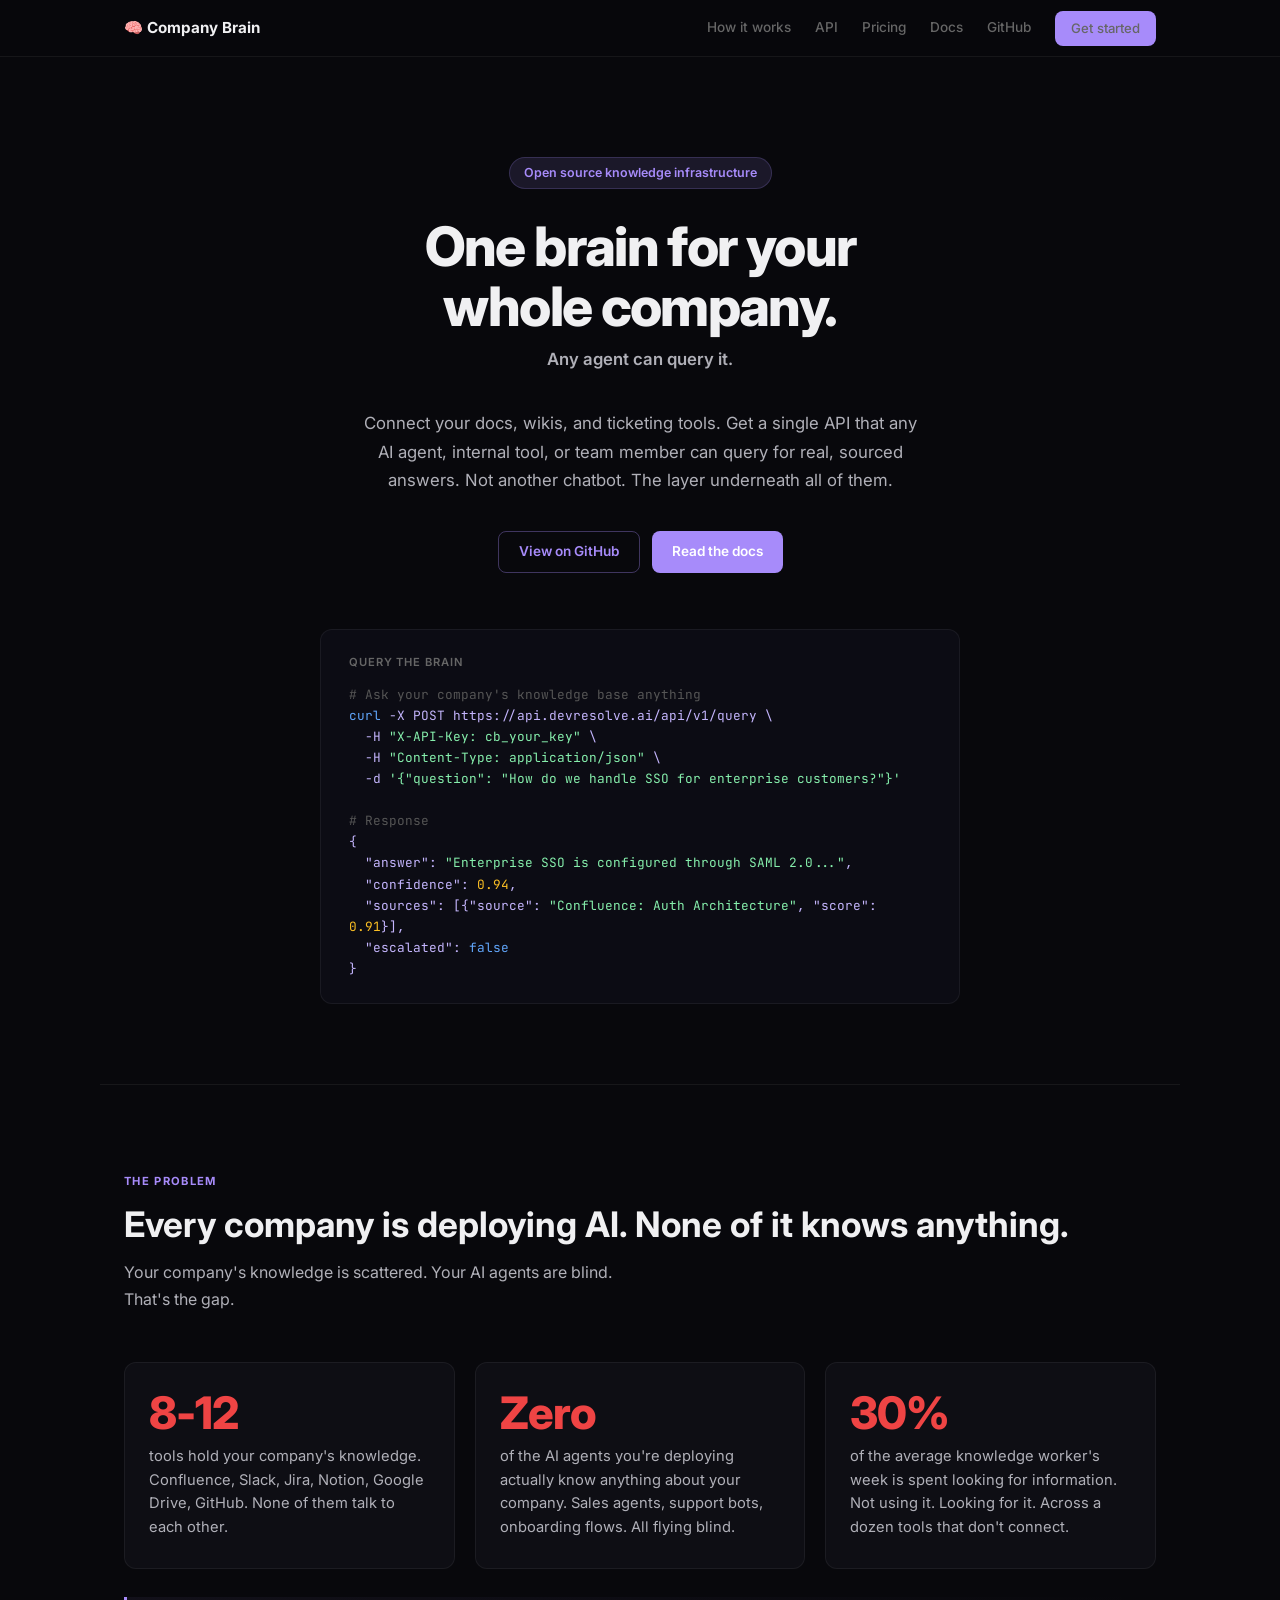
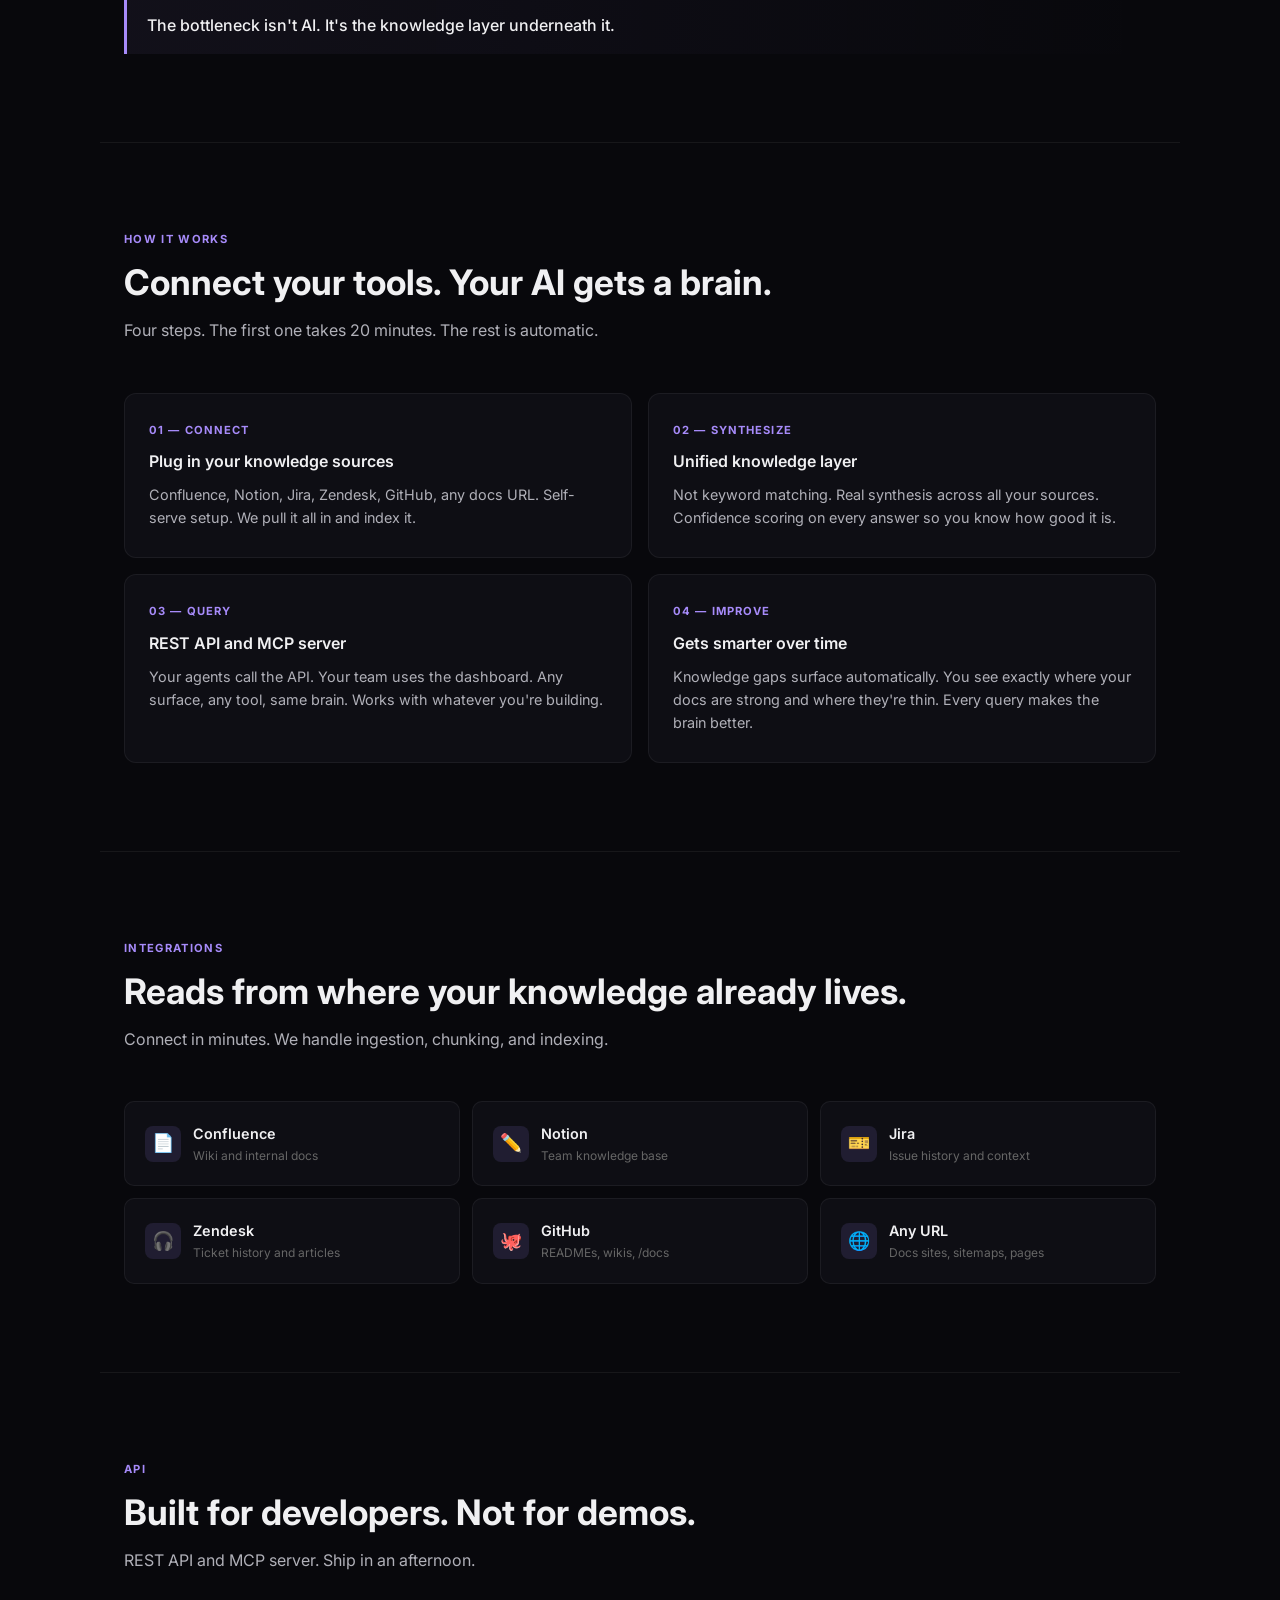
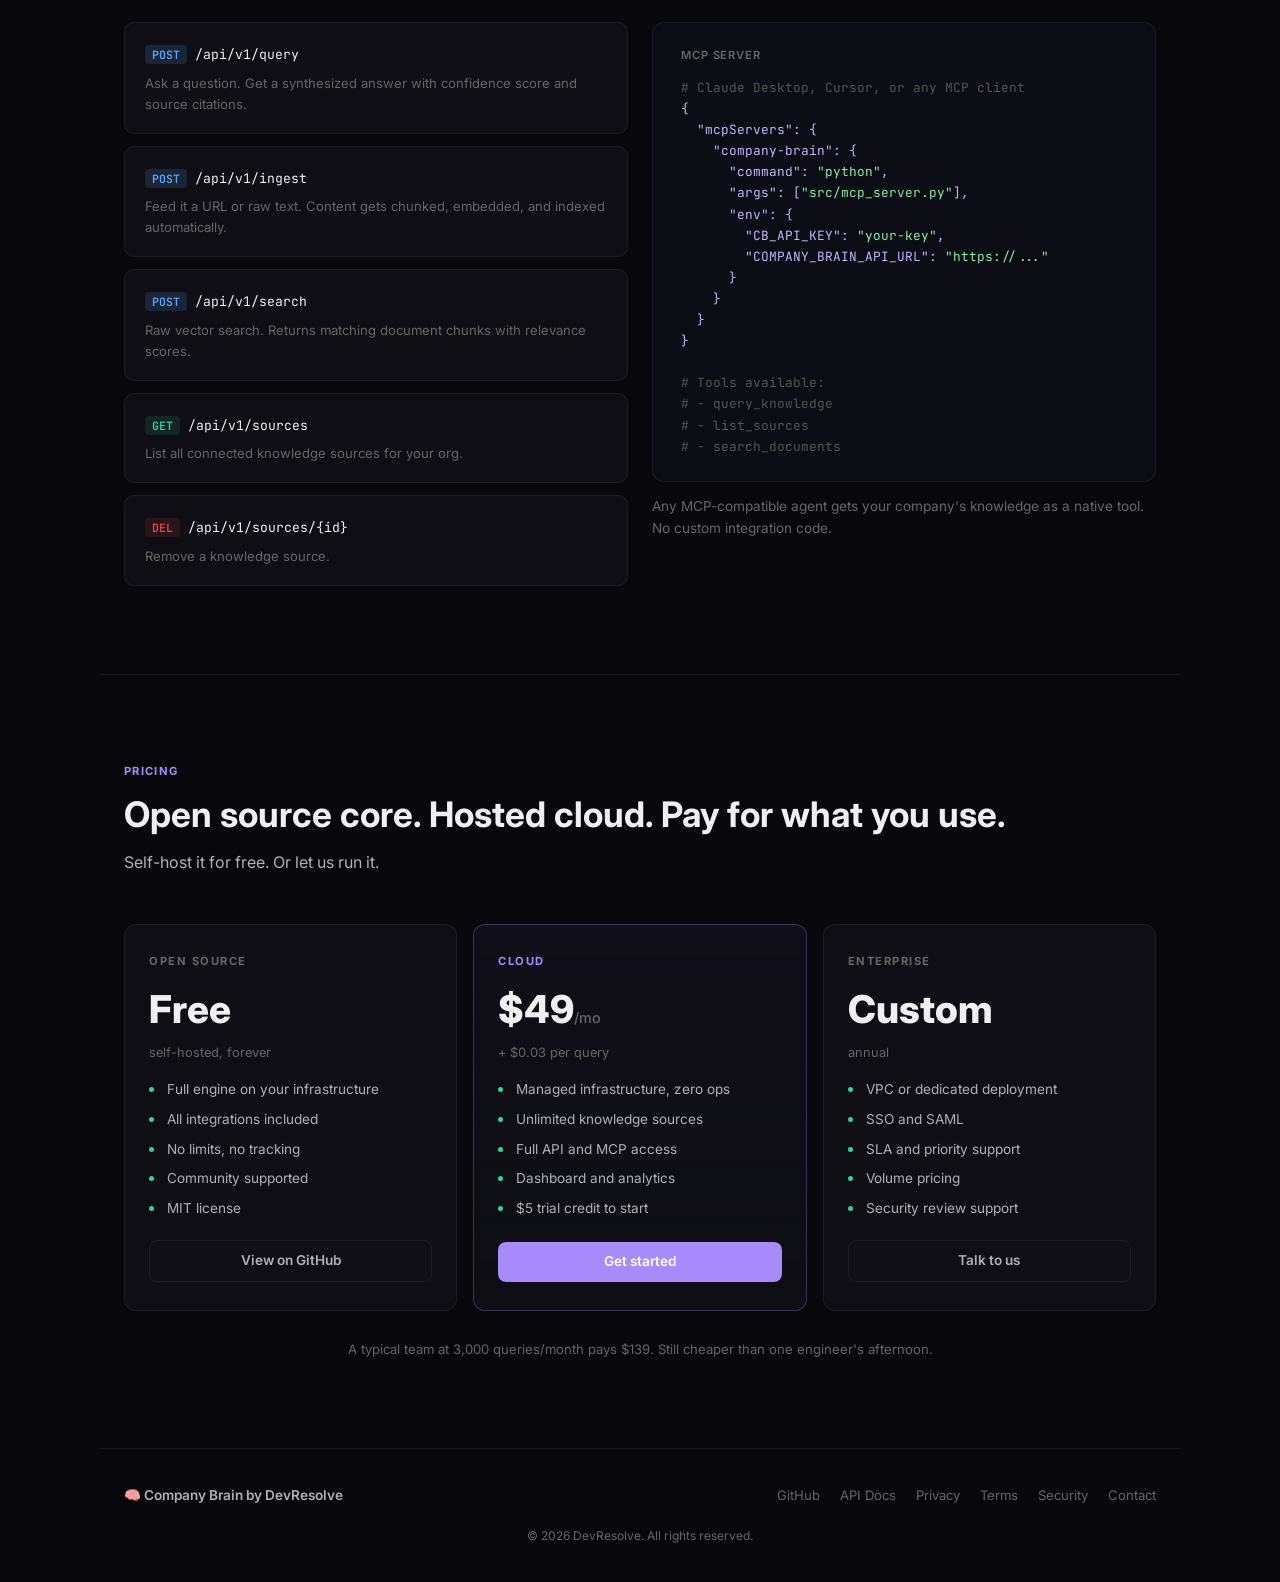
==== commit 93d3d407: "rebrand: Company Brain landing page - knowledge infrastructure positioning" ====
--- a/devresolve-landing/index.html
+++ b/devresolve-landing/index.html
@@ -1,967 +1,707 @@
 <!DOCTYPE html>
 <html lang="en">
-  <head>
-    <meta charset="utf-8">
-    <meta name="viewport" content="width=device-width, initial-scale=1">
-    <meta name="description" content="DevResolve answers developer questions from your own docs. Embedded on your docs site. Escalates when it can't.">
-    <meta name="keywords" content="DevResolve, developer support, docs chat widget, knowledge base, Confluence, Notion, Jira, Zendesk, technical support">
-    <meta name="author" content="DevResolve, LLC">
-    <meta name="copyright" content="&copy; 2026 DevResolve, LLC All rights reserved.">
-    <meta name="robots" content="index, follow">
-    <!-- Open Graph -->
-    <meta property="og:type" content="website">
-    <meta property="og:site_name" content="DevResolve">
-    <meta property="og:title" content="DevResolve — Answer developer questions from your own docs">
-    <meta property="og:description" content="Embed a chat widget on your docs site. DevResolve answers from your knowledge base and auto-creates a support ticket when it can't.">
-    <meta property="og:url" content="https://devresolve.ai">
-    <!-- Twitter Card -->
-    <meta name="twitter:card" content="summary_large_image">
-    <meta name="twitter:site" content="@devresolveai">
-    <meta name="twitter:title" content="DevResolve — Answer developer questions from your own docs">
-    <meta name="twitter:description" content="Embed a chat widget on your docs site. DevResolve answers from your knowledge base and auto-creates a support ticket when it can't.">
-    <title>DevResolve — Answer developer questions from your own docs</title>
-    <link rel="preconnect" href="https://fonts.googleapis.com">
-    <link rel="preconnect" href="https://fonts.gstatic.com" crossorigin>
-    <link href="https://fonts.googleapis.com/css2?family=Space+Grotesk:wght@400;500;600;700&display=swap" rel="stylesheet">
-    <style>
-      *, *::before, *::after { box-sizing: border-box; margin: 0; padding: 0; }
-
-      :root {
-        --bg:      #0a0a0f;
-        --bg-card: #0f0f1a;
-        --bg-card2:#12122a;
-        --border:  rgba(99,102,241,0.18);
-        --indigo:  #6366f1;
-        --indigo-l:#818cf8;
-        --green:   #10b981;
-        --text:    #e2e8f0;
-        --muted:   #94a3b8;
-        --subtle:  #64748b;
-        --code-bg: #0d0d1c;
-      }
-
-      html { scroll-behavior: smooth; }
-
-      body {
-        font-family: 'Space Grotesk', sans-serif;
-        background: var(--bg);
-        color: var(--text);
-        line-height: 1.65;
-        -webkit-font-smoothing: antialiased;
-      }
-
-      a { color: var(--indigo); text-decoration: none; }
-      a:hover { text-decoration: underline; }
-
-      /* ── Nav ─────────────────────────────────────────────────────────── */
-      nav {
-        position: sticky; top: 0; z-index: 100;
-        display: flex; align-items: center; justify-content: space-between;
-        padding: 0 32px; height: 64px;
-        background: rgba(10,10,15,0.88);
-        border-bottom: 1px solid var(--border);
-        backdrop-filter: blur(12px);
-      }
-
-      .nav-logo {
-        display: flex; align-items: center; gap: 10px;
-        font-weight: 700; font-size: 1.05rem; color: var(--text);
-        text-decoration: none;
-      }
-
-      .nav-logo .logo-mark {
-        width: 32px; height: 32px;
-        background: var(--indigo); border-radius: 8px;
-        display: flex; align-items: center; justify-content: center;
-        font-size: 16px;
-      }
-
-      .nav-links { display: flex; align-items: center; gap: 28px; }
-
-      .nav-links a {
-        color: var(--muted); font-size: 0.9rem; font-weight: 500;
-        transition: color 0.15s;
-      }
-
-      .nav-links a:hover { color: var(--text); text-decoration: none; }
-
-      .btn {
-        display: inline-flex; align-items: center; justify-content: center;
-        padding: 10px 22px; border-radius: 9px;
-        font-family: inherit; font-size: 0.9rem; font-weight: 600;
-        cursor: pointer; border: none; transition: opacity 0.15s, transform 0.1s;
-        text-decoration: none;
-      }
-      .btn:active { transform: scale(0.97); text-decoration: none; }
-      .btn-primary { background: var(--indigo); color: #fff; }
-      .btn-primary:hover { opacity: 0.88; text-decoration: none; }
-      .btn-outline {
-        background: transparent;
-        border: 1.5px solid rgba(99,102,241,0.45);
-        color: var(--indigo-l);
-      }
-      .btn-outline:hover { border-color: var(--indigo); background: rgba(99,102,241,0.07); text-decoration: none; }
-
-      /* ── Sections ────────────────────────────────────────────────────── */
-      section { padding: 96px 24px; max-width: 1100px; margin: 0 auto; }
-
-      .section-label {
-        font-size: 0.72rem; font-weight: 700; letter-spacing: 0.12em;
-        text-transform: uppercase; color: var(--indigo);
-        margin-bottom: 14px;
-      }
-
-      h2 {
-        font-size: clamp(1.8rem, 4vw, 2.4rem);
-        font-weight: 700; color: #fff;
-        line-height: 1.22; margin-bottom: 16px;
-      }
-
-      .section-sub {
-        color: var(--muted); font-size: 1.05rem;
-        max-width: 560px; margin-bottom: 56px; line-height: 1.7;
-      }
-
-      /* ── Hero ────────────────────────────────────────────────────────── */
-      .hero {
-        text-align: center;
-        padding: 100px 24px 80px;
-        max-width: 1100px;
-        margin: 0 auto;
-      }
-
-      .hero-badge {
-        display: inline-flex; align-items: center; gap: 8px;
-        background: rgba(99,102,241,0.1);
-        border: 1px solid rgba(99,102,241,0.25);
-        border-radius: 20px;
-        padding: 6px 16px;
-        font-size: 0.82rem; font-weight: 600; color: var(--indigo-l);
-        margin-bottom: 32px;
-      }
-
-      .hero-badge .dot { width: 7px; height: 7px; background: var(--green); border-radius: 50%; }
-
-      h1 {
-        font-size: clamp(2.4rem, 6vw, 3.8rem);
-        font-weight: 700; color: #fff;
-        line-height: 1.12; margin-bottom: 22px;
-        letter-spacing: -0.02em;
-      }
-
-      h1 .accent { color: var(--indigo-l); }
-
-      .hero-sub {
-        font-size: clamp(1rem, 2vw, 1.2rem);
-        color: var(--muted); max-width: 600px;
-        margin: 0 auto 44px; line-height: 1.7;
-      }
-
-      .hero-cta { display: flex; gap: 14px; justify-content: center; flex-wrap: wrap; margin-bottom: 60px; }
-
-      /* ── Embed snippet ───────────────────────────────────────────────── */
-      .embed-block {
-        background: var(--code-bg);
-        border: 1px solid var(--border);
-        border-radius: 14px;
-        padding: 28px 32px;
-        max-width: 680px;
-        margin: 0 auto;
-        text-align: left;
-        position: relative;
-        overflow: hidden;
-      }
-
-      .embed-block::before {
-        content: '';
-        position: absolute; inset: 0;
-        background: linear-gradient(135deg, rgba(99,102,241,0.04) 0%, transparent 60%);
-        pointer-events: none;
-      }
-
-      .embed-block-label {
-        font-size: 0.72rem; font-weight: 700; letter-spacing: 0.1em;
-        text-transform: uppercase; color: var(--subtle);
-        margin-bottom: 14px;
-      }
-
-      .embed-code {
-        font-family: 'Menlo', 'Consolas', 'Courier New', monospace;
-        font-size: 0.82rem; line-height: 1.7; color: #c4b5fd;
-        white-space: pre-wrap; word-break: break-word;
-      }
-
-      .embed-code .attr { color: #86efac; }
-      .embed-code .val  { color: #fcd34d; }
-      .embed-code .tag  { color: #a5b4fc; }
-
-      .copy-btn {
-        position: absolute; top: 16px; right: 16px;
-        background: rgba(99,102,241,0.15); border: 1px solid rgba(99,102,241,0.3);
-        border-radius: 6px; padding: 5px 12px;
-        color: var(--indigo-l); font-size: 0.75rem; font-weight: 600;
-        cursor: pointer; font-family: inherit;
-        transition: background 0.15s;
-      }
-      .copy-btn:hover { background: rgba(99,102,241,0.28); }
-
-      /* ── How it works ────────────────────────────────────────────────── */
-      .steps {
-        display: grid;
-        grid-template-columns: repeat(auto-fit, minmax(280px, 1fr));
-        gap: 24px;
-      }
-
-      .step-card {
-        background: var(--bg-card);
-        border: 1px solid var(--border);
-        border-radius: 14px;
-        padding: 32px 28px;
-        position: relative;
-        overflow: hidden;
-        transition: border-color 0.2s;
-      }
-
-      .step-card:hover { border-color: rgba(99,102,241,0.38); }
-
-      .step-num {
-        font-size: 0.72rem; font-weight: 700; letter-spacing: 0.1em;
-        text-transform: uppercase; color: var(--indigo);
-        margin-bottom: 14px;
-      }
-
-      .step-card h3 { font-size: 1.1rem; font-weight: 700; color: #fff; margin-bottom: 10px; }
-
-      .step-card p { color: var(--muted); font-size: 0.9rem; line-height: 1.65; }
-
-      .step-icon {
-        width: 42px; height: 42px;
-        background: rgba(99,102,241,0.12);
-        border-radius: 10px;
-        display: flex; align-items: center; justify-content: center;
-        font-size: 20px; margin-bottom: 18px;
-      }
-
-      /* ── Sources ─────────────────────────────────────────────────────── */
-      .sources-grid {
-        display: grid;
-        grid-template-columns: repeat(auto-fit, minmax(200px, 1fr));
-        gap: 16px;
-      }
-
-      .source-card {
-        background: var(--bg-card);
-        border: 1px solid var(--border);
-        border-radius: 12px;
-        padding: 24px 22px;
-        display: flex; align-items: center; gap: 14px;
-        transition: border-color 0.2s, background 0.2s;
-      }
-
-      .source-card:hover {
-        border-color: rgba(99,102,241,0.38);
-        background: var(--bg-card2);
-      }
-
-      .source-icon {
-        width: 40px; height: 40px; border-radius: 9px;
-        display: flex; align-items: center; justify-content: center;
-        font-size: 20px; flex-shrink: 0;
-        background: rgba(99,102,241,0.1);
-      }
-
-      .source-name { font-weight: 600; color: var(--text); font-size: 0.95rem; }
-      .source-type { color: var(--subtle); font-size: 0.78rem; margin-top: 2px; }
-
-      /* ── Docs Gap Report ─────────────────────────────────────────────── */
-      .gap-showcase {
-        background: var(--bg-card);
-        border: 1px solid var(--border);
-        border-radius: 16px;
-        padding: 40px 44px;
-        display: grid;
-        grid-template-columns: 1fr 1fr;
-        gap: 48px;
-        align-items: center;
-      }
-
-      @media (max-width: 720px) {
-        .gap-showcase { grid-template-columns: 1fr; padding: 32px 24px; gap: 32px; }
-      }
-
-      .gap-showcase h3 {
-        font-size: 1.45rem; font-weight: 700; color: #fff;
-        margin-bottom: 14px;
-      }
-
-      .gap-showcase p { color: var(--muted); font-size: 0.95rem; line-height: 1.7; }
-
-      .gap-list {
-        background: var(--code-bg);
-        border: 1px solid var(--border);
-        border-radius: 12px;
-        overflow: hidden;
-      }
-
-      .gap-list-header {
-        padding: 12px 18px;
-        border-bottom: 1px solid var(--border);
-        font-size: 0.72rem; font-weight: 700; letter-spacing: 0.08em;
-        text-transform: uppercase; color: var(--subtle);
-        display: flex; justify-content: space-between;
-      }
-
-      .gap-item {
-        padding: 12px 18px;
-        border-bottom: 1px solid rgba(99,102,241,0.08);
-        display: flex; justify-content: space-between; align-items: flex-start;
-        gap: 12px;
-      }
-
-      .gap-item:last-child { border-bottom: none; }
-
-      .gap-question { font-size: 0.82rem; color: var(--text); line-height: 1.5; flex: 1; }
-
-      .gap-score {
-        font-size: 0.72rem; font-weight: 700;
-        color: #f87171; background: rgba(248,113,113,0.1);
-        border-radius: 5px; padding: 2px 8px; white-space: nowrap;
-      }
-
-      /* ── Pricing ─────────────────────────────────────────────────────── */
-      .pricing-grid {
-        display: grid;
-        grid-template-columns: repeat(auto-fit, minmax(240px, 1fr));
-        gap: 24px;
-        max-width: 1100px;
-        margin: 0 auto;
-      }
-
-      .price-card {
-        background: var(--bg-card);
-        border: 1px solid var(--border);
-        border-radius: 16px;
-        padding: 36px 32px;
-        display: flex; flex-direction: column;
-        position: relative;
-        transition: border-color 0.2s;
-      }
-
-      .price-card:hover { border-color: rgba(99,102,241,0.38); }
-
-      .price-card.featured {
-        border-color: var(--indigo);
-        background: linear-gradient(135deg, var(--bg-card) 0%, var(--bg-card2) 100%);
-        box-shadow: 0 0 48px rgba(99,102,241,0.12);
-      }
-
-      .price-badge {
-        position: absolute; top: -12px; left: 50%; transform: translateX(-50%);
-        background: var(--indigo); color: #fff;
-        font-size: 0.7rem; font-weight: 700; letter-spacing: 0.07em;
-        padding: 4px 14px; border-radius: 20px; text-transform: uppercase;
-        white-space: nowrap;
-      }
-
-      .price-plan { font-size: 1.15rem; font-weight: 700; color: #fff; margin-bottom: 6px; }
-
-      .price-main-val { font-size: 2.4rem; font-weight: 700; color: #fff; }
-
-      .price-period { font-size: 0.9rem; color: var(--muted); }
-
-      .price-metered { font-size: 0.9rem; color: var(--indigo-l); font-weight: 600; margin: 6px 0 26px; }
-
-      .price-divider { border: none; border-top: 1px solid rgba(99,102,241,0.12); margin: 0 0 20px; }
-
-      .price-features { list-style: none; flex: 1; margin-bottom: 28px; }
-
-      .price-features li {
-        color: #cbd5e1; font-size: 0.88rem;
-        padding: 5px 0;
-        display: flex; align-items: flex-start; gap: 10px;
-      }
-
-      .price-features li::before {
-        content: '✓'; color: var(--green);
-        font-weight: 700; flex-shrink: 0; margin-top: 1px;
-      }
-
-      /* ── ROI Calculator ──────────────────────────────────────────────────────── */
-      .calc-wrap { display:grid; grid-template-columns:1fr 1fr; gap:32px; align-items:start; }
-      @media (max-width:768px) { .calc-wrap { grid-template-columns:1fr; } }
-      .calc-inputs { display:flex; flex-direction:column; gap:28px; }
-      .calc-row { display:flex; flex-direction:column; gap:10px; }
-      .calc-label-row { display:flex; justify-content:space-between; align-items:baseline; gap:12px; }
-      .calc-label { color:var(--text); font-size:0.9rem; font-weight:500; }
-      .calc-val { color:var(--indigo-l); font-weight:700; font-size:1rem; min-width:48px; text-align:right; }
-      .calc-slider { -webkit-appearance:none; appearance:none; width:100%; height:5px; background:rgba(99,102,241,0.2); border-radius:4px; outline:none; cursor:pointer; }
-      .calc-slider::-webkit-slider-thumb { -webkit-appearance:none; appearance:none; width:18px; height:18px; background:var(--indigo); border-radius:50%; cursor:pointer; box-shadow:0 0 0 3px rgba(99,102,241,0.2); }
-      .calc-slider::-moz-range-thumb { width:18px; height:18px; background:var(--indigo); border-radius:50%; cursor:pointer; border:none; }
-      .calc-range-labels { display:flex; justify-content:space-between; color:var(--subtle); font-size:0.72rem; }
-      .calc-results { display:flex; flex-direction:column; gap:16px; }
-      .calc-result-card { background:var(--bg-card); border:1px solid var(--border); border-radius:14px; padding:24px 28px; }
-      .calc-result-card.highlight { border-color:rgba(16,185,129,0.35); background:linear-gradient(135deg,var(--bg-card) 0%,#0a1a12 100%); }
-      .calc-result-label { font-size:0.75rem; text-transform:uppercase; letter-spacing:0.08em; color:var(--subtle); font-weight:600; margin-bottom:8px; }
-      .calc-result-val { font-size:2.2rem; font-weight:700; color:#fff; line-height:1.1; }
-      .calc-result-val.green { color:var(--green); }
-      .calc-result-sub { color:var(--muted); font-size:0.8rem; margin-top:6px; }
-
-      /* ── Social proof ────────────────────────────────────────────────── */
-      .social-grid {
-        display: grid;
-        grid-template-columns: repeat(auto-fit, minmax(280px, 1fr));
-        gap: 20px;
-      }
-
-      .social-card {
-        background: var(--bg-card);
-        border: 1px solid var(--border);
-        border-radius: 14px;
-        padding: 28px;
-        min-height: 140px;
-        display: flex; align-items: center; justify-content: center;
-        position: relative;
-        overflow: hidden;
-      }
-
-      .social-placeholder {
-        color: var(--subtle); font-size: 0.82rem;
-        text-align: center; line-height: 1.6;
-      }
-
-      /* ── Footer ──────────────────────────────────────────────────────── */
-      footer {
-        border-top: 1px solid var(--border);
-        padding: 40px 32px;
-        display: flex; align-items: center; justify-content: space-between;
-        flex-wrap: wrap; gap: 16px;
-        max-width: 1100px; margin: 0 auto;
-      }
-
-      .footer-brand {
-        display: flex; align-items: center; gap: 10px;
-        font-weight: 700; color: var(--text);
-      }
-
-      .footer-brand .logo-mark {
-        width: 28px; height: 28px; background: var(--indigo);
-        border-radius: 7px; display: flex; align-items: center;
-        justify-content: center; font-size: 14px;
-      }
-
-      .footer-links { display: flex; gap: 24px; flex-wrap: wrap; }
-
-      .footer-links a { color: var(--subtle); font-size: 0.85rem; transition: color 0.15s; }
-
-      .footer-links a:hover { color: var(--text); text-decoration: none; }
-
-      .footer-copy { color: var(--subtle); font-size: 0.8rem; width: 100%; text-align: center; padding-top: 16px; }
-
-      /* ── Divider ─────────────────────────────────────────────────────── */
-      .full-divider { border: none; border-top: 1px solid var(--border); }
-    </style>
-  </head>
-
-  <body>
-
-    <!-- ── Nav ───────────────────────────────────────────────────────────── -->
-    <nav>
-      <a class="nav-logo" href="/">
-        <span class="logo-mark">&#9889;</span>
-        DevResolve
-      </a>
+<head>
+  <meta charset="utf-8">
+  <meta name="viewport" content="width=device-width, initial-scale=1">
+  <meta name="description" content="Company Brain is the knowledge layer for AI agents. Connect your docs, wikis, and tools. Query everything through one API.">
+  <meta property="og:title" content="Company Brain — Knowledge infrastructure for AI-first companies">
+  <meta property="og:description" content="One brain for your whole company. Any agent can query it.">
+  <meta property="og:url" content="https://devresolve.ai">
+  <meta name="twitter:card" content="summary_large_image">
+  <title>Company Brain — Knowledge infrastructure for AI-first companies</title>
+  <link rel="preconnect" href="https://fonts.googleapis.com">
+  <link rel="preconnect" href="https://fonts.gstatic.com" crossorigin>
+  <link href="https://fonts.googleapis.com/css2?family=Inter:wght@400;500;600;700;800&family=JetBrains+Mono:wght@400;500&display=swap" rel="stylesheet">
+  <style>
+    *, *::before, *::after { box-sizing: border-box; margin: 0; padding: 0; }
+
+    :root {
+      --bg: #08080c;
+      --surface: #0e0e14;
+      --surface2: #13131d;
+      --border: rgba(255,255,255,0.06);
+      --border-h: rgba(255,255,255,0.1);
+      --purple: #a78bfa;
+      --purple-dim: rgba(167,139,250,0.12);
+      --green: #34d399;
+      --green-dim: rgba(52,211,153,0.1);
+      --blue: #60a5fa;
+      --red: #ef4444;
+      --text: #b0b0b8;
+      --text-dim: #666;
+      --white: #f0f0f2;
+    }
+
+    html { scroll-behavior: smooth; }
+
+    body {
+      font-family: 'Inter', -apple-system, sans-serif;
+      background: var(--bg);
+      color: var(--text);
+      line-height: 1.6;
+      -webkit-font-smoothing: antialiased;
+    }
+
+    a { color: var(--purple); text-decoration: none; }
+    a:hover { text-decoration: underline; }
+
+    .wrap { max-width: 1080px; margin: 0 auto; padding: 0 24px; }
+
+    /* nav */
+    nav {
+      position: sticky; top: 0; z-index: 100;
+      background: rgba(8,8,12,0.85);
+      backdrop-filter: blur(16px);
+      border-bottom: 1px solid var(--border);
+    }
+
+    .nav-inner {
+      max-width: 1080px; margin: 0 auto; padding: 0 24px;
+      display: flex; align-items: center; justify-content: space-between;
+      height: 56px;
+    }
+
+    .nav-logo {
+      display: flex; align-items: center; gap: 8px;
+      font-weight: 700; font-size: 0.95rem; color: var(--white);
+      text-decoration: none;
+    }
+
+    .nav-logo:hover { text-decoration: none; }
+
+    .nav-links { display: flex; align-items: center; gap: 24px; }
+
+    .nav-links a {
+      color: var(--text-dim); font-size: 0.85rem; font-weight: 500;
+      transition: color 0.15s;
+    }
+
+    .nav-links a:hover { color: var(--white); text-decoration: none; }
+
+    .btn {
+      display: inline-flex; align-items: center; justify-content: center;
+      padding: 9px 20px; border-radius: 8px;
+      font-family: inherit; font-size: 0.85rem; font-weight: 600;
+      cursor: pointer; border: none; transition: all 0.15s;
+      text-decoration: none;
+    }
+
+    .btn:hover { text-decoration: none; }
+    .btn-primary { background: var(--purple); color: #fff; }
+    .btn-primary:hover { opacity: 0.85; }
+    .btn-outline { background: transparent; border: 1.5px solid rgba(167,139,250,0.35); color: var(--purple); }
+    .btn-outline:hover { border-color: var(--purple); background: var(--purple-dim); }
+    .btn-ghost { background: transparent; color: var(--text); border: 1.5px solid var(--border); }
+    .btn-ghost:hover { border-color: var(--border-h); color: var(--white); }
+
+    /* hero */
+    .hero {
+      text-align: center;
+      padding: 100px 24px 80px;
+      max-width: 800px;
+      margin: 0 auto;
+    }
+
+    .hero-badge {
+      display: inline-flex; align-items: center; gap: 8px;
+      background: var(--purple-dim);
+      border: 1px solid rgba(167,139,250,0.2);
+      border-radius: 20px;
+      padding: 5px 14px;
+      font-size: 0.78rem; font-weight: 600; color: var(--purple);
+      margin-bottom: 28px;
+    }
+
+    .hero h1 {
+      font-size: clamp(2.2rem, 5.5vw, 3.4rem);
+      font-weight: 800;
+      color: var(--white);
+      line-height: 1.1;
+      letter-spacing: -0.03em;
+      margin-bottom: 8px;
+    }
+
+    .hero h1 span { color: var(--purple); }
+
+    .hero-sub-headline {
+      font-size: clamp(1.2rem, 3vw, 1.8rem);
+      font-weight: 600;
+      color: var(--text);
+      margin-bottom: 20px;
+    }
+
+    .hero p {
+      font-size: 1.05rem;
+      color: var(--text);
+      max-width: 560px;
+      margin: 0 auto 36px;
+      line-height: 1.7;
+    }
+
+    .hero-cta { display: flex; gap: 12px; justify-content: center; flex-wrap: wrap; margin-bottom: 56px; }
+
+    /* code block */
+    .code-block {
+      background: #0c0c14;
+      border: 1px solid var(--border);
+      border-radius: 12px;
+      padding: 24px 28px;
+      text-align: left;
+      max-width: 640px;
+      margin: 0 auto;
+      overflow-x: auto;
+    }
+
+    .code-block-label {
+      font-size: 0.7rem; font-weight: 600; letter-spacing: 0.08em;
+      text-transform: uppercase; color: var(--text-dim);
+      margin-bottom: 12px;
+    }
+
+    .code-block pre {
+      font-family: 'JetBrains Mono', monospace;
+      font-size: 0.8rem;
+      line-height: 1.65;
+      color: #c4b5fd;
+      white-space: pre-wrap;
+      word-break: break-word;
+    }
+
+    .code-block .cm { color: #555; }
+    .code-block .str { color: #86efac; }
+    .code-block .key { color: #c4b5fd; }
+    .code-block .num { color: #fbbf24; }
+    .code-block .kw { color: #60a5fa; }
+
+    /* sections */
+    section { padding: 88px 24px; max-width: 1080px; margin: 0 auto; }
+
+    .section-label {
+      font-size: 0.7rem; font-weight: 700; letter-spacing: 0.12em;
+      text-transform: uppercase; color: var(--purple);
+      margin-bottom: 12px;
+    }
+
+    section h2 {
+      font-size: clamp(1.6rem, 3.5vw, 2.2rem);
+      font-weight: 700; color: var(--white);
+      line-height: 1.2; margin-bottom: 14px;
+    }
+
+    .section-sub {
+      color: var(--text); font-size: 1rem;
+      max-width: 520px; margin-bottom: 48px; line-height: 1.7;
+    }
+
+    .divider {
+      border: none;
+      border-top: 1px solid var(--border);
+      max-width: 1080px;
+      margin: 0 auto;
+    }
+
+    /* problem stats */
+    .problem-grid {
+      display: grid;
+      grid-template-columns: repeat(3, 1fr);
+      gap: 20px;
+      margin-bottom: 28px;
+    }
+
+    .problem-card {
+      background: var(--surface);
+      border: 1px solid var(--border);
+      border-radius: 12px;
+      padding: 28px 24px;
+    }
+
+    .problem-num {
+      font-size: 2.8rem;
+      font-weight: 800;
+      color: var(--red);
+      letter-spacing: -1px;
+      line-height: 1;
+      margin-bottom: 10px;
+    }
+
+    .problem-card p { font-size: 0.92rem; line-height: 1.6; }
+
+    .highlight-bar {
+      background: linear-gradient(90deg, rgba(167,139,250,0.06), transparent);
+      border-left: 3px solid var(--purple);
+      padding: 16px 20px;
+      border-radius: 0 8px 8px 0;
+    }
+
+    .highlight-bar p { color: var(--white); font-weight: 500; font-size: 1rem; }
+
+    /* cards grid */
+    .card-grid {
+      display: grid;
+      grid-template-columns: repeat(2, 1fr);
+      gap: 16px;
+    }
+
+    .card {
+      background: var(--surface);
+      border: 1px solid var(--border);
+      border-radius: 12px;
+      padding: 28px 24px;
+      transition: border-color 0.2s;
+    }
+
+    .card:hover { border-color: var(--border-h); }
+
+    .card h3 {
+      font-size: 1rem; font-weight: 600; color: var(--white);
+      margin-bottom: 8px;
+    }
+
+    .card-num {
+      font-size: 0.7rem; font-weight: 700; letter-spacing: 0.1em;
+      text-transform: uppercase; color: var(--purple);
+      margin-bottom: 10px;
+    }
+
+    .card p { font-size: 0.9rem; line-height: 1.6; }
+
+    /* sources */
+    .sources-grid {
+      display: grid;
+      grid-template-columns: repeat(3, 1fr);
+      gap: 12px;
+    }
+
+    .source-card {
+      background: var(--surface);
+      border: 1px solid var(--border);
+      border-radius: 10px;
+      padding: 20px;
+      display: flex; align-items: center; gap: 12px;
+      transition: border-color 0.2s;
+    }
+
+    .source-card:hover { border-color: var(--border-h); }
+
+    .source-icon {
+      width: 36px; height: 36px; border-radius: 8px;
+      display: flex; align-items: center; justify-content: center;
+      font-size: 18px; flex-shrink: 0;
+      background: var(--purple-dim);
+    }
+
+    .source-name { font-weight: 600; color: var(--white); font-size: 0.9rem; }
+    .source-type { color: var(--text-dim); font-size: 0.75rem; margin-top: 1px; }
+
+    /* api section */
+    .api-grid {
+      display: grid;
+      grid-template-columns: 1fr 1fr;
+      gap: 24px;
+      align-items: start;
+    }
+
+    .api-endpoints { display: flex; flex-direction: column; gap: 12px; }
+
+    .endpoint {
+      background: var(--surface);
+      border: 1px solid var(--border);
+      border-radius: 10px;
+      padding: 18px 20px;
+    }
+
+    .method {
+      font-family: 'JetBrains Mono', monospace;
+      font-size: 0.72rem; font-weight: 600;
+      padding: 2px 7px; border-radius: 4px;
+      margin-right: 8px;
+    }
+
+    .method-post { background: rgba(96,165,250,0.15); color: var(--blue); }
+    .method-get { background: rgba(52,211,153,0.12); color: var(--green); }
+    .method-del { background: rgba(239,68,68,0.12); color: var(--red); }
+
+    .endpoint-path {
+      font-family: 'JetBrains Mono', monospace;
+      font-size: 0.82rem; color: var(--white);
+    }
+
+    .endpoint-desc { font-size: 0.82rem; color: var(--text-dim); margin-top: 6px; }
+
+    /* pricing */
+    .pricing-grid {
+      display: grid;
+      grid-template-columns: repeat(3, 1fr);
+      gap: 16px;
+    }
+
+    .price-card {
+      background: var(--surface);
+      border: 1px solid var(--border);
+      border-radius: 12px;
+      padding: 28px 24px;
+      display: flex; flex-direction: column;
+    }
+
+    .price-card.pop {
+      border-color: rgba(167,139,250,0.3);
+      background: linear-gradient(180deg, rgba(167,139,250,0.05), var(--surface));
+    }
+
+    .plan-label {
+      font-size: 0.7rem; font-weight: 700; text-transform: uppercase;
+      letter-spacing: 1.5px; color: var(--text-dim); margin-bottom: 8px;
+    }
+
+    .price-card.pop .plan-label { color: var(--purple); }
+
+    .plan-price {
+      font-size: 2.4rem; font-weight: 800; color: var(--white);
+      margin-bottom: 2px;
+    }
+
+    .plan-period { font-size: 0.8rem; color: var(--text-dim); margin-bottom: 16px; }
+
+    .plan-features {
+      list-style: none; flex: 1;
+      display: flex; flex-direction: column; gap: 8px;
+      margin-bottom: 20px;
+    }
+
+    .plan-features li {
+      font-size: 0.85rem; color: var(--text);
+      padding-left: 18px; position: relative;
+    }
+
+    .plan-features li::before {
+      content: ''; position: absolute; left: 0; top: 8px;
+      width: 5px; height: 5px; border-radius: 50%;
+      background: var(--green);
+    }
+
+    /* footer */
+    .site-footer {
+      border-top: 1px solid var(--border);
+      padding: 36px 24px;
+      max-width: 1080px; margin: 0 auto;
+    }
+
+    .footer-inner {
+      display: flex; align-items: center; justify-content: space-between;
+      flex-wrap: wrap; gap: 16px;
+    }
+
+    .footer-brand {
+      font-weight: 600; color: var(--text); font-size: 0.85rem;
+    }
+
+    .footer-links { display: flex; gap: 20px; flex-wrap: wrap; }
+    .footer-links a { color: var(--text-dim); font-size: 0.82rem; }
+    .footer-links a:hover { color: var(--white); text-decoration: none; }
+
+    .footer-copy {
+      width: 100%; text-align: center;
+      color: var(--text-dim); font-size: 0.75rem;
+      padding-top: 20px;
+    }
+
+    /* mobile */
+    @media (max-width: 768px) {
+      .nav-links a:not(.btn) { display: none; }
+      .hero { padding: 64px 20px 56px; }
+      .hero-cta { flex-direction: column; align-items: center; }
+      .hero-cta .btn { width: 100%; max-width: 300px; }
+      .problem-grid { grid-template-columns: 1fr; }
+      .card-grid { grid-template-columns: 1fr; }
+      .sources-grid { grid-template-columns: repeat(2, 1fr); }
+      .api-grid { grid-template-columns: 1fr; }
+      .pricing-grid { grid-template-columns: 1fr; max-width: 380px; margin: 0 auto; }
+      section { padding: 56px 20px; }
+    }
+
+    @media (max-width: 480px) {
+      .sources-grid { grid-template-columns: 1fr; }
+    }
+  </style>
+</head>
+<body>
+
+  <nav>
+    <div class="nav-inner">
+      <a class="nav-logo" href="/">🧠 Company Brain</a>
       <div class="nav-links">
         <a href="#how-it-works">How it works</a>
-        <a href="#sources">Sources</a>
-        <a href="#gaps">Gap Report</a>
-        <a href="#calculator">Calculator</a><a href="#demo">Demo</a><a href="#pricing">Pricing</a>
-        <a href="mailto:devresolve.ai@outlook.com">Contact</a>
-        <a class="btn btn-primary" href="https://api.devresolve.ai/onboard/plan" style="padding:8px 18px;font-size:0.85rem;">Get started</a>
-      </div>
-    </nav>
-
-    <!-- ── Hero ──────────────────────────────────────────────────────────── -->
-    <div class="hero">
-      <div class="hero-badge">
-        <span class="dot"></span>
-        AI support for technical questions
-      </div>
-
-      <h1>
-        Answer every technical question<br>before it becomes <span class="accent">a support ticket</span>.
-      </h1>
-
-      <p class="hero-sub">
-        Embed DevResolve on your docs site or product portal. It answers technical questions
-        from your knowledge base instantly — so your engineering team stops getting
-        interrupted. When it can't answer, it opens a ticket automatically with the full context.
-      </p>
-
-      <div class="hero-cta">
-        <a class="btn btn-primary" href="https://api.devresolve.ai/onboard/plan">Start for free &rarr;</a>
-        <a class="btn btn-outline" href="mailto:devresolve.ai@outlook.com">Talk to us</a>
-      </div>
-
-      <!-- Embed snippet -->
-      <div class="embed-block">
-        <div class="embed-block-label">Embed on your docs site — one line</div>
-        <button class="copy-btn" onclick="copyEmbed(this)">Copy</button>
-        <div class="embed-code"><span class="tag">&lt;script</span>
-  <span class="attr">src</span>=<span class="val">"https://api.devresolve.ai/widget.js"</span>
-  <span class="attr">data-org-id</span>=<span class="val">"YOUR-ORG-UUID"</span><span class="tag">&gt;&lt;/script&gt;</span></div>
-      </div>
-    </div>
-
-    <hr class="full-divider">
-
-    <!-- ── How it works ──────────────────────────────────────────────────── -->
-    <section id="how-it-works">
-      <div class="section-label">How it works</div>
-      <h2>Answer first. Ticket only if needed.</h2>
-      <p class="section-sub">
-        One script tag. Technical questions get answered from your real documentation instantly.
-        A ticket only appears when the bot genuinely can't resolve it.
-      </p>
-
-      <div class="steps">
-        <div class="step-card">
-          <div class="step-icon">&#128172;</div>
-          <div class="step-num">Step 01</div>
-          <h3>Question asked, not a ticket opened</h3>
-          <p>
-            Someone has a technical question about your product. Instead of opening a
-            support ticket, they ask the chat widget. Your engineering team never sees it
-            unless the bot genuinely can't resolve it.
-          </p>
+        <a href="#api">API</a>
+        <a href="#pricing">Pricing</a>
+        <a href="https://api.devresolve.ai/docs" target="_blank">Docs</a>
+        <a href="https://github.com/Devresolveai/devresolve-core" target="_blank">GitHub</a>
+        <a class="btn btn-primary" href="mailto:ethan@devresolve.ai" style="padding:7px 16px;font-size:0.82rem;">Get started</a>
+      </div>
+    </div>
+  </nav>
+
+  <!-- hero -->
+  <div class="hero">
+    <div class="hero-badge">Open source knowledge infrastructure</div>
+    <h1>One brain for your<br>whole company.</h1>
+    <p class="hero-sub-headline">Any agent can query it.</p>
+    <p>
+      Connect your docs, wikis, and ticketing tools. Get a single API that any AI agent,
+      internal tool, or team member can query for real, sourced answers. Not another chatbot.
+      The layer underneath all of them.
+    </p>
+    <div class="hero-cta">
+      <a class="btn btn-outline" href="https://github.com/Devresolveai/devresolve-core" target="_blank">View on GitHub</a>
+      <a class="btn btn-primary" href="https://api.devresolve.ai/docs" target="_blank">Read the docs</a>
+    </div>
+
+    <div class="code-block">
+      <div class="code-block-label">Query the brain</div>
+      <pre><span class="cm"># Ask your company's knowledge base anything</span>
+<span class="kw">curl</span> -X POST https://api.devresolve.ai/api/v1/query \
+  -H <span class="str">"X-API-Key: cb_your_key"</span> \
+  -H <span class="str">"Content-Type: application/json"</span> \
+  -d <span class="str">'{"question": "How do we handle SSO for enterprise customers?"}'</span>
+
+<span class="cm"># Response</span>
+{
+  <span class="key">"answer"</span>: <span class="str">"Enterprise SSO is configured through SAML 2.0..."</span>,
+  <span class="key">"confidence"</span>: <span class="num">0.94</span>,
+  <span class="key">"sources"</span>: [{<span class="key">"source"</span>: <span class="str">"Confluence: Auth Architecture"</span>, <span class="key">"score"</span>: <span class="num">0.91</span>}],
+  <span class="key">"escalated"</span>: <span class="kw">false</span>
+}</pre>
+    </div>
+  </div>
+
+  <hr class="divider">
+
+  <!-- problem -->
+  <section>
+    <div class="section-label">The problem</div>
+    <h2>Every company is deploying AI. None of it knows anything.</h2>
+    <p class="section-sub">Your company's knowledge is scattered. Your AI agents are blind. That's the gap.</p>
+
+    <div class="problem-grid">
+      <div class="problem-card">
+        <div class="problem-num">8-12</div>
+        <p>tools hold your company's knowledge. Confluence, Slack, Jira, Notion, Google Drive, GitHub. None of them talk to each other.</p>
+      </div>
+      <div class="problem-card">
+        <div class="problem-num">Zero</div>
+        <p>of the AI agents you're deploying actually know anything about your company. Sales agents, support bots, onboarding flows. All flying blind.</p>
+      </div>
+      <div class="problem-card">
+        <div class="problem-num">30%</div>
+        <p>of the average knowledge worker's week is spent looking for information. Not using it. Looking for it. Across a dozen tools that don't connect.</p>
+      </div>
+    </div>
+
+    <div class="highlight-bar">
+      <p>The bottleneck isn't AI. It's the knowledge layer underneath it.</p>
+    </div>
+  </section>
+
+  <hr class="divider">
+
+  <!-- how it works -->
+  <section id="how-it-works">
+    <div class="section-label">How it works</div>
+    <h2>Connect your tools. Your AI gets a brain.</h2>
+    <p class="section-sub">Four steps. The first one takes 20 minutes. The rest is automatic.</p>
+
+    <div class="card-grid">
+      <div class="card">
+        <div class="card-num">01 &mdash; Connect</div>
+        <h3>Plug in your knowledge sources</h3>
+        <p>Confluence, Notion, Jira, Zendesk, GitHub, any docs URL. Self-serve setup. We pull it all in and index it.</p>
+      </div>
+      <div class="card">
+        <div class="card-num">02 &mdash; Synthesize</div>
+        <h3>Unified knowledge layer</h3>
+        <p>Not keyword matching. Real synthesis across all your sources. Confidence scoring on every answer so you know how good it is.</p>
+      </div>
+      <div class="card">
+        <div class="card-num">03 &mdash; Query</div>
+        <h3>REST API and MCP server</h3>
+        <p>Your agents call the API. Your team uses the dashboard. Any surface, any tool, same brain. Works with whatever you're building.</p>
+      </div>
+      <div class="card">
+        <div class="card-num">04 &mdash; Improve</div>
+        <h3>Gets smarter over time</h3>
+        <p>Knowledge gaps surface automatically. You see exactly where your docs are strong and where they're thin. Every query makes the brain better.</p>
+      </div>
+    </div>
+  </section>
+
+  <hr class="divider">
+
+  <!-- sources -->
+  <section id="sources">
+    <div class="section-label">Integrations</div>
+    <h2>Reads from where your knowledge already lives.</h2>
+    <p class="section-sub">Connect in minutes. We handle ingestion, chunking, and indexing.</p>
+
+    <div class="sources-grid">
+      <div class="source-card">
+        <div class="source-icon">📄</div>
+        <div><div class="source-name">Confluence</div><div class="source-type">Wiki and internal docs</div></div>
+      </div>
+      <div class="source-card">
+        <div class="source-icon">✏️</div>
+        <div><div class="source-name">Notion</div><div class="source-type">Team knowledge base</div></div>
+      </div>
+      <div class="source-card">
+        <div class="source-icon">🎫</div>
+        <div><div class="source-name">Jira</div><div class="source-type">Issue history and context</div></div>
+      </div>
+      <div class="source-card">
+        <div class="source-icon">🎧</div>
+        <div><div class="source-name">Zendesk</div><div class="source-type">Ticket history and articles</div></div>
+      </div>
+      <div class="source-card">
+        <div class="source-icon">🐙</div>
+        <div><div class="source-name">GitHub</div><div class="source-type">READMEs, wikis, /docs</div></div>
+      </div>
+      <div class="source-card">
+        <div class="source-icon">🌐</div>
+        <div><div class="source-name">Any URL</div><div class="source-type">Docs sites, sitemaps, pages</div></div>
+      </div>
+    </div>
+  </section>
+
+  <hr class="divider">
+
+  <!-- api -->
+  <section id="api">
+    <div class="section-label">API</div>
+    <h2>Built for developers. Not for demos.</h2>
+    <p class="section-sub">REST API and MCP server. Ship in an afternoon.</p>
+
+    <div class="api-grid">
+      <div class="api-endpoints">
+        <div class="endpoint">
+          <div><span class="method method-post">POST</span><span class="endpoint-path">/api/v1/query</span></div>
+          <p class="endpoint-desc">Ask a question. Get a synthesized answer with confidence score and source citations.</p>
         </div>
-
-        <div class="step-card">
-          <div class="step-icon">&#128218;</div>
-          <div class="step-num">Step 02</div>
-          <h3>Instant answer from real docs</h3>
-          <p>
-            DevResolve searches your connected knowledge bases — Confluence, Notion,
-            GitHub, your docs site — and synthesises a precise answer in seconds.
-            Most questions resolve here. No engineer interrupted.
-          </p>
+        <div class="endpoint">
+          <div><span class="method method-post">POST</span><span class="endpoint-path">/api/v1/ingest</span></div>
+          <p class="endpoint-desc">Feed it a URL or raw text. Content gets chunked, embedded, and indexed automatically.</p>
         </div>
-
-        <div class="step-card">
-          <div class="step-icon">&#127915;</div>
-          <div class="step-num">Step 03</div>
-          <h3>Auto-ticket on escalation</h3>
-          <p>
-            When the bot can't answer, it automatically creates a ticket in Zendesk,
-            Jira, or Linear with the full conversation transcript — and notifies your
-            team via email or Teams. No question goes unanswered.
-          </p>
+        <div class="endpoint">
+          <div><span class="method method-post">POST</span><span class="endpoint-path">/api/v1/search</span></div>
+          <p class="endpoint-desc">Raw vector search. Returns matching document chunks with relevance scores.</p>
         </div>
-      </div>
-    </section>
-
-    <div style="max-width:1100px;margin:0 auto 0;padding:0 24px 64px;display:grid;grid-template-columns:1fr 1fr;gap:20px;">
-      <div style="background:#0f1a12;border:1px solid rgba(16,185,129,0.2);border-radius:14px;padding:28px 32px;">
-        <p style="font-size:0.7rem;text-transform:uppercase;letter-spacing:0.1em;color:#10b981;font-weight:700;margin-bottom:14px;">With DevResolve</p>
-        <ul style="list-style:none;color:#86efac;font-size:0.9rem;line-height:1.8;">
-          <li>✓ Question asked in the widget</li>
-          <li>✓ Answer from docs in seconds</li>
-          <li>✓ Ticket only if bot can't resolve</li>
-          <li>✓ Engineering team not interrupted</li>
-          <li>✓ Docs gap logged automatically</li>
+        <div class="endpoint">
+          <div><span class="method method-get">GET</span><span class="endpoint-path">/api/v1/sources</span></div>
+          <p class="endpoint-desc">List all connected knowledge sources for your org.</p>
+        </div>
+        <div class="endpoint">
+          <div><span class="method method-del">DEL</span><span class="endpoint-path">/api/v1/sources/{id}</span></div>
+          <p class="endpoint-desc">Remove a knowledge source.</p>
+        </div>
+      </div>
+
+      <div>
+        <div class="code-block" style="margin: 0;">
+          <div class="code-block-label">MCP Server</div>
+          <pre><span class="cm"># Claude Desktop, Cursor, or any MCP client</span>
+{
+  <span class="key">"mcpServers"</span>: {
+    <span class="key">"company-brain"</span>: {
+      <span class="key">"command"</span>: <span class="str">"python"</span>,
+      <span class="key">"args"</span>: [<span class="str">"src/mcp_server.py"</span>],
+      <span class="key">"env"</span>: {
+        <span class="key">"CB_API_KEY"</span>: <span class="str">"your-key"</span>,
+        <span class="key">"COMPANY_BRAIN_API_URL"</span>: <span class="str">"https://..."</span>
+      }
+    }
+  }
+}
+
+<span class="cm"># Tools available:</span>
+<span class="cm"># - query_knowledge</span>
+<span class="cm"># - list_sources</span>
+<span class="cm"># - search_documents</span></pre>
+        </div>
+        <p style="margin-top: 14px; font-size: 0.85rem; color: var(--text-dim);">
+          Any MCP-compatible agent gets your company's knowledge as a native tool. No custom integration code.
+        </p>
+      </div>
+    </div>
+  </section>
+
+  <hr class="divider">
+
+  <!-- pricing -->
+  <section id="pricing">
+    <div class="section-label">Pricing</div>
+    <h2>Open source core. Hosted cloud. Pay for what you use.</h2>
+    <p class="section-sub">Self-host it for free. Or let us run it.</p>
+
+    <div class="pricing-grid">
+      <div class="price-card">
+        <div class="plan-label">Open Source</div>
+        <div class="plan-price">Free</div>
+        <div class="plan-period">self-hosted, forever</div>
+        <ul class="plan-features">
+          <li>Full engine on your infrastructure</li>
+          <li>All integrations included</li>
+          <li>No limits, no tracking</li>
+          <li>Community supported</li>
+          <li>MIT license</li>
         </ul>
-      </div>
-      <div style="background:#1a0f0f;border:1px solid rgba(248,113,113,0.15);border-radius:14px;padding:28px 32px;">
-        <p style="font-size:0.7rem;text-transform:uppercase;letter-spacing:0.1em;color:#f87171;font-weight:700;margin-bottom:14px;">Without DevResolve</p>
-        <ul style="list-style:none;color:#fca5a5;font-size:0.9rem;line-height:1.8;">
-          <li>✗ Support ticket opened immediately</li>
-          <li>✗ Ticket sits in queue for hours</li>
-          <li>✗ Engineer context-switches to answer it</li>
-          <li>✗ Same question opens a new ticket next week</li>
-          <li>✗ Knowledge never captured in docs</li>
+        <a class="btn btn-ghost" href="https://github.com/Devresolveai/devresolve-core" target="_blank" style="width:100%;justify-content:center;">View on GitHub</a>
+      </div>
+
+      <div class="price-card pop">
+        <div class="plan-label">Cloud</div>
+        <div class="plan-price">$49<span style="font-size:0.9rem;font-weight:500;color:var(--text-dim);">/mo</span></div>
+        <div class="plan-period">+ $0.03 per query</div>
+        <ul class="plan-features">
+          <li>Managed infrastructure, zero ops</li>
+          <li>Unlimited knowledge sources</li>
+          <li>Full API and MCP access</li>
+          <li>Dashboard and analytics</li>
+          <li>$5 trial credit to start</li>
         </ul>
-      </div>
-    </div>
-
-    <hr class="full-divider">
-
-    <!-- ── Sources ────────────────────────────────────────────────────────── -->
-    <section id="sources">
-      <div class="section-label">What it reads</div>
-      <h2>Connected to your entire knowledge base.</h2>
-      <p class="section-sub">
-        Connect your knowledge base in minutes. DevResolve reads your actual documentation
-        and answers from it — Confluence, Notion, GitHub, your docs site, and more.
-      </p>
-
-      <div class="sources-grid">
-        <div class="source-card">
-          <div class="source-icon">&#128196;</div>
-          <div>
-            <div class="source-name">Confluence</div>
-            <div class="source-type">Wiki &amp; internal docs</div>
-          </div>
-        </div>
-
-        <div class="source-card">
-          <div class="source-icon">&#9997;</div>
-          <div>
-            <div class="source-name">Notion</div>
-            <div class="source-type">Team knowledge base</div>
-          </div>
-        </div>
-
-        <div class="source-card">
-          <div class="source-icon">&#128008;</div>
-          <div>
-            <div class="source-name">GitHub</div>
-            <div class="source-type">READMEs, wikis, /docs</div>
-          </div>
-        </div>
-
-        <div class="source-card">
-          <div class="source-icon">&#127760;</div>
-          <div>
-            <div class="source-name">Any docs URL</div>
-            <div class="source-type">Public docs site or sitemap</div>
-          </div>
-        </div>
-
-        <div class="source-card">
-          <div class="source-icon">&#128101;</div>
-          <div>
-            <div class="source-name">Zendesk</div>
-            <div class="source-type">Help centre articles</div>
-          </div>
-        </div>
-
-        <div class="source-card">
-          <div class="source-icon">&#127381;</div>
-          <div>
-            <div class="source-name">Jira</div>
-            <div class="source-type">Resolved ticket history</div>
-          </div>
-        </div>
-      </div>
-    </section>
-
-    <hr class="full-divider">
-
-    <!-- ── Docs Gap Report ────────────────────────────────────────────────── -->
-    <section id="gaps">
-      <div class="section-label">Docs Gap Report</div>
-      <h2>See what your docs are missing.</h2>
-      <p class="section-sub">
-        Every question the bot can't answer is a signal. DevResolve logs every
-        unanswered question and surfaces the gaps back to your team so you know
-        exactly what to write next.
-      </p>
-
-      <div class="gap-showcase">
-        <div>
-          <h3>Turn support volume into a documentation roadmap.</h3>
-          <p>
-            Your docs aren't failing randomly. Developers ask the same unanswered
-            questions over and over. The Gap Report shows you which topics are missing
-            so you can fix them once and eliminate entire categories of support load.
-          </p>
-          <br>
-          <p>
-            Every escalated chat question is automatically logged with the session context
-            and timestamp. Accessible via your dashboard or the <code style="color:var(--indigo-l);font-size:0.85rem;">GET&nbsp;/dashboard/gaps</code> API.
-          </p>
-        </div>
-
-        <div class="gap-list">
-          <div class="gap-list-header" style="grid-template-columns:1fr;">
-            <span>Unanswered questions this week</span>
-          </div>
-          <div class="gap-item" style="grid-template-columns:1fr;">
-            <span class="gap-question">How do I rotate my API key without downtime?</span>
-          </div>
-          <div class="gap-item" style="grid-template-columns:1fr;">
-            <span class="gap-question">What webhook events fire on a plan downgrade?</span>
-          </div>
-          <div class="gap-item" style="grid-template-columns:1fr;">
-            <span class="gap-question">Does the SDK support retries on 429?</span>
-          </div>
-          <div class="gap-item" style="grid-template-columns:1fr;">
-            <span class="gap-question">Where are EU data residency docs?</span>
-          </div>
-          <div class="gap-item" style="grid-template-columns:1fr;">
-            <span class="gap-question">Can I use the API without a billing account?</span>
-          </div>
-        </div>
-      </div>
-    </section>
-
-    <hr class="full-divider">
-
-    <!-- ── Demo ──────────────────────────────────────────────────────────── -->
-    <section id="demo" style="text-align:center;">
-      <div class="section-label">Live demo</div>
-      <h2>Try it right now.</h2>
-      <p class="section-sub" style="margin:0 auto 40px;">
-        The chat bubble below is the actual DevResolve widget running live.
-        Ask it anything about DevResolve — deployment, setup, pricing.
-      </p>
-      <div style="display:inline-block;background:var(--bg-card);border:1px solid var(--border);border-radius:16px;padding:40px 48px;text-align:center;">
-        <p style="color:var(--muted);font-size:0.9rem;margin-bottom:8px;">👇 Click the purple bubble in the bottom-right corner</p>
-        <p style="color:var(--subtle);font-size:0.8rem;">Powered by DevResolve — reading live documentation</p>
-      </div>
-    </section>
-
-    <hr class="full-divider">
-
-    <!-- ── Pricing ────────────────────────────────────────────────────────── -->
-    <section id="pricing">
-      <div class="section-label">Pricing</div>
-      <h2>Pay per answer. Not per seat.</h2>
-      <p class="section-sub">
-        Flat platform fee. Answers included. Overage only when you grow beyond your plan.
-        Escalations to Zendesk, Jira, or Linear are always free.
-      </p>
-
-      <div class="pricing-grid">
-        <!-- Starter -->
-        <div class="price-card">
-          <p class="price-plan">Starter</p>
-          <div style="display:flex;align-items:baseline;gap:4px;margin-bottom:6px;">
-            <span class="price-main-val">$249</span>
-          </div>
-          <p class="price-period">platform fee</p>
-          <p class="price-metered">200 answers included &middot; $2.00 per answer after</p>
-          <hr class="price-divider"/>
-          <ul class="price-features">
-            <li>Chat widget embed (one script tag)</li>
-            <li>1 knowledge source (Confluence or docs URL)</li>
-            <li>Zendesk, Jira, or Linear escalation</li>
-            <li>Docs gap report</li>
-            <li>Email + Teams notifications</li>
-          </ul>
-          <a href="https://api.devresolve.ai/onboard/plan" class="btn btn-outline" style="width:100%;justify-content:center;">Get started &rarr;</a>
-        </div>
-
-        <!-- Growth — featured -->
-        <div class="price-card featured" style="position:relative;">
-          <div class="price-badge">Most popular</div>
-          <p class="price-plan">Growth</p>
-          <div style="display:flex;align-items:baseline;gap:4px;margin-bottom:6px;">
-            <span class="price-main-val">$499</span>
-          </div>
-          <p class="price-period">platform fee</p>
-          <p class="price-metered">750 answers included &middot; $1.50 per answer after</p>
-          <hr class="price-divider"/>
-          <ul class="price-features">
-            <li>Everything in Starter</li>
-            <li>All knowledge sources (Confluence, Notion, GitHub, URL, Zendesk, Jira)</li>
-            <li>Priority ingestion (re-indexed every hour)</li>
-            <li>Dedicated onboarding call</li>
-          </ul>
-          <a href="https://api.devresolve.ai/onboard/plan" class="btn btn-primary" style="width:100%;justify-content:center;">Get started &rarr;</a>
-        </div>
-
-        <!-- Scale -->
-        <div class="price-card">
-          <p class="price-plan">Scale</p>
-          <div style="display:flex;align-items:baseline;gap:4px;margin-bottom:6px;">
-            <span class="price-main-val">$999</span>
-          </div>
-          <p class="price-period">platform fee</p>
-          <p class="price-metered">2,000 answers included &middot; $1.00 per answer after</p>
-          <hr class="price-divider"/>
-          <ul class="price-features">
-            <li>Everything in Growth</li>
-            <li>Unlimited knowledge sources</li>
-            <li>SLA support</li>
-            <li>Custom integrations</li>
-            <li>Usage dashboard + analytics</li>
-          </ul>
-          <a href="https://api.devresolve.ai/onboard/plan" class="btn btn-outline" style="width:100%;justify-content:center;">Get started &rarr;</a>
-        </div>
-
-        <!-- Sovereign -->
-        <div class="price-card" style="border-color:rgba(250,204,21,0.3);background:linear-gradient(135deg,var(--bg-card) 0%,#0f1209 100%);">
-          <p class="price-plan">Sovereign</p>
-          <div style="margin-bottom:6px;">
-            <span class="price-main-val">Custom</span>
-          </div>
-          <p class="price-period">annual contract</p>
-          <p class="price-metered" style="color:#fbbf24;">From $2,500 &middot; bring your own infrastructure</p>
-          <hr class="price-divider"/>
-          <ul class="price-features">
-            <li>Everything in Scale</li>
-            <li>Self-hosted in your VPC or on-premise</li>
-            <li>Bring your own LLM API keys (BYOK)</li>
-            <li>Zero data leaves your environment</li>
-            <li>SSO / SAML</li>
-            <li>Procurement &amp; security review support</li>
-          </ul>
-          <a href="mailto:devresolve.ai@outlook.com?subject=Sovereign%20Plan%20Enquiry" class="btn btn-outline" style="width:100%;justify-content:center;border-color:rgba(250,204,21,0.4);color:#fbbf24;">Talk to us &rarr;</a>
-        </div>
-      </div>
-
-      <p style="text-align:center;color:var(--subtle);font-size:0.82rem;margin-top:32px;">
-        Questions? <a href="mailto:devresolve.ai@outlook.com">devresolve.ai@outlook.com</a>
-      </p>
-    </section>
-
-    <hr class="full-divider">
-
-    <!-- ── ROI Calculator ──────────────────────────────────────────────────── -->
-    <section id="calculator">
-      <div class="section-label">ROI Calculator</div>
-      <h2>See what DevResolve saves you.</h2>
-      <p class="section-sub">
-        Drag the sliders to match your team. See your estimated savings before you spend a penny.
-      </p>
-
-      <div class="calc-wrap">
-
-        <div class="calc-inputs">
-          <div class="calc-row">
-            <div class="calc-label-row">
-              <label class="calc-label">Technical support tickets per month</label>
-              <span class="calc-val" id="val-tickets">500</span>
-            </div>
-            <input type="range" class="calc-slider" id="sl-tickets" min="50" max="5000" step="50" value="500">
-            <div class="calc-range-labels"><span>50</span><span>5,000+</span></div>
-          </div>
-
-          <div class="calc-row">
-            <div class="calc-label-row">
-              <label class="calc-label">% answerable from your documentation</label>
-              <span class="calc-val" id="val-pct">60</span>%
-            </div>
-            <input type="range" class="calc-slider" id="sl-pct" min="10" max="90" step="5" value="60">
-            <div class="calc-range-labels"><span>10%</span><span>90%</span></div>
-          </div>
-
-          <div class="calc-row">
-            <div class="calc-label-row">
-              <label class="calc-label">Average cost per ticket (engineer time + context switch)</label>
-              <span>$<span class="calc-val" id="val-cost">45</span></span>
-            </div>
-            <input type="range" class="calc-slider" id="sl-cost" min="15" max="200" step="5" value="45">
-            <div class="calc-range-labels"><span>$15</span><span>$200</span></div>
-          </div>
-        </div>
-
-        <div class="calc-results">
-          <div class="calc-result-card">
-            <div class="calc-result-label">Tickets deflected / mo</div>
-            <div class="calc-result-val" id="res-deflected">300</div>
-          </div>
-          <div class="calc-result-card highlight">
-            <div class="calc-result-label">Engineer time saved / mo</div>
-            <div class="calc-result-val" id="res-saved">$13,500</div>
-            <div class="calc-result-sub">vs DevResolve cost of ~$<span id="res-cost">529</span></div>
-          </div>
-          <div class="calc-result-card">
-            <div class="calc-result-label">ROI</div>
-            <div class="calc-result-val green" id="res-roi">26&times;</div>
-          </div>
-        </div>
-
-      </div>
-
-      <p style="text-align:center;margin-top:36px;">
-        <a class="btn btn-primary" href="https://api.devresolve.ai/onboard/plan" style="font-size:1rem;padding:14px 32px;">Start saving &rarr;</a>
-      </p>
-    </section>
-
-    <hr class="full-divider">
-
-    <!-- ── Social proof ───────────────────────────────────────────────────── -->
-    <section id="social">
-      <div class="section-label">Early access</div>
-      <h2>Trusted by engineering teams.</h2>
-      <p class="section-sub">
-        We're onboarding our first cohort of teams. Join early and shape the product.
-      </p>
-
-      <div class="social-grid">
-        <div class="social-card">
-          <div class="social-placeholder">
-            <strong style="color:var(--text);display:block;margin-bottom:8px;">"Technical questions were turning into tickets for things already in our docs. DevResolve cut that by 80% in the first month."</strong>
-            <span>— VP Engineering, Series B API platform</span>
-          </div>
-        </div>
-        <div class="social-card">
-          <div class="social-placeholder">
-            <strong style="color:var(--text);display:block;margin-bottom:8px;">"One script tag. It reads our Confluence, answers instantly, escalates to Zendesk when it genuinely can't. Our engineers haven't touched a support ticket in weeks."</strong>
-            <span>— CTO, developer tools startup</span>
-          </div>
-        </div>
-        <div class="social-card">
-          <div class="social-placeholder">
-            <strong style="color:var(--text);display:block;margin-bottom:8px;">"The docs gap report showed us we were missing auth docs. We wrote them. Escalations dropped 60% that week."</strong>
-            <span>— Head of Developer Experience</span>
-          </div>
-        </div>
-      </div>
-    </section>
-
-    <hr class="full-divider">
-
-    <!-- ── Footer ────────────────────────────────────────────────────────── -->
-    <footer>
-      <div class="footer-brand">
-        <span class="logo-mark">&#9889;</span>
-        DevResolve
-      </div>
-
+        <a class="btn btn-primary" href="mailto:ethan@devresolve.ai" style="width:100%;justify-content:center;">Get started</a>
+      </div>
+
+      <div class="price-card">
+        <div class="plan-label">Enterprise</div>
+        <div class="plan-price">Custom</div>
+        <div class="plan-period">annual</div>
+        <ul class="plan-features">
+          <li>VPC or dedicated deployment</li>
+          <li>SSO and SAML</li>
+          <li>SLA and priority support</li>
+          <li>Volume pricing</li>
+          <li>Security review support</li>
+        </ul>
+        <a class="btn btn-ghost" href="mailto:ethan@devresolve.ai" style="width:100%;justify-content:center;">Talk to us</a>
+      </div>
+    </div>
+
+    <p style="text-align:center;color:var(--text-dim);font-size:0.82rem;margin-top:28px;">
+      A typical team at 3,000 queries/month pays $139. Still cheaper than one engineer's afternoon.
+    </p>
+  </section>
+
+  <!-- footer -->
+  <footer class="site-footer">
+    <div class="footer-inner">
+      <div class="footer-brand">🧠 Company Brain by DevResolve</div>
       <div class="footer-links">
-        <a href="#how-it-works">How it works</a>
-        <a href="#pricing">Pricing</a>
-        <a href="https://api.devresolve.ai/docs">API docs</a>
-        <a href="mailto:devresolve.ai@outlook.com">Contact</a>
-        <a href="/privacy">Privacy Policy</a>
-        <a href="/terms">Terms of Service</a>
+        <a href="https://github.com/Devresolveai/devresolve-core" target="_blank">GitHub</a>
+        <a href="https://api.devresolve.ai/docs" target="_blank">API Docs</a>
+        <a href="/privacy">Privacy</a>
+        <a href="/terms">Terms</a>
         <a href="/security">Security</a>
-      </div>
-
-      <div class="footer-copy">&copy; 2026 DevResolve, LLC &mdash; All rights reserved.</div>
-    </footer>
-
-    <script>
-      function copyEmbed(btn) {
-        var code = '<script src="https://api.devresolve.ai/widget.js" data-org-id="YOUR-ORG-UUID"><\/script>';
-        navigator.clipboard.writeText(code).then(function () {
-          var orig = btn.textContent;
-          btn.textContent = 'Copied!';
-          setTimeout(function () { btn.textContent = orig; }, 2000);
-        }).catch(function () {
-          btn.textContent = 'Copy failed';
-          setTimeout(function () { btn.textContent = 'Copy'; }, 2000);
-        });
-      }
-    </script>
-    <!-- ROI Calculator logic -->
-  <script>
-  (function(){
-    var slT=document.getElementById('sl-tickets'),slP=document.getElementById('sl-pct'),slC=document.getElementById('sl-cost');
-    if(!slT)return;
-    function fmt(n){return n>=1000?'$'+(n/1000).toFixed(n%1000===0?0:1)+'k':'$'+n.toLocaleString();}
-    function upd(){
-      var t=+slT.value,p=+slP.value/100,c=+slC.value;
-      document.getElementById('val-tickets').textContent=t.toLocaleString();
-      document.getElementById('val-pct').textContent=+slP.value;
-      document.getElementById('val-cost').textContent=c;
-      var def=Math.round(t*p),sav=def*c;
-      var fee=t<300?249:t<1000?499:999,inc=t<300?200:t<1000?750:2000,per=t<300?2.00:t<1000?1.50:1.00,bill=Math.max(0,def-inc),dr=Math.round(fee+bill*per);
-      var roi=sav>0?Math.round(sav/dr):0;
-      document.getElementById('res-deflected').textContent=def.toLocaleString();
-      document.getElementById('res-saved').textContent=fmt(sav);
-      document.getElementById('res-cost').textContent=dr.toLocaleString();
-      document.getElementById('res-roi').textContent=roi+'×';
-    }
-    slT.addEventListener('input',upd);slP.addEventListener('input',upd);slC.addEventListener('input',upd);
-    upd();
-  })();
-  </script>
-
-<!-- DevResolve live demo widget -->
-    <script src="https://api.devresolve.ai/widget.js"
-            data-org-id="00000000-0000-0000-0000-000000000001"></script>
-  </body>
+        <a href="mailto:ethan@devresolve.ai">Contact</a>
+      </div>
+    </div>
+    <p class="footer-copy">&copy; 2026 DevResolve. All rights reserved.</p>
+  </footer>
+
+</body>
 </html>
